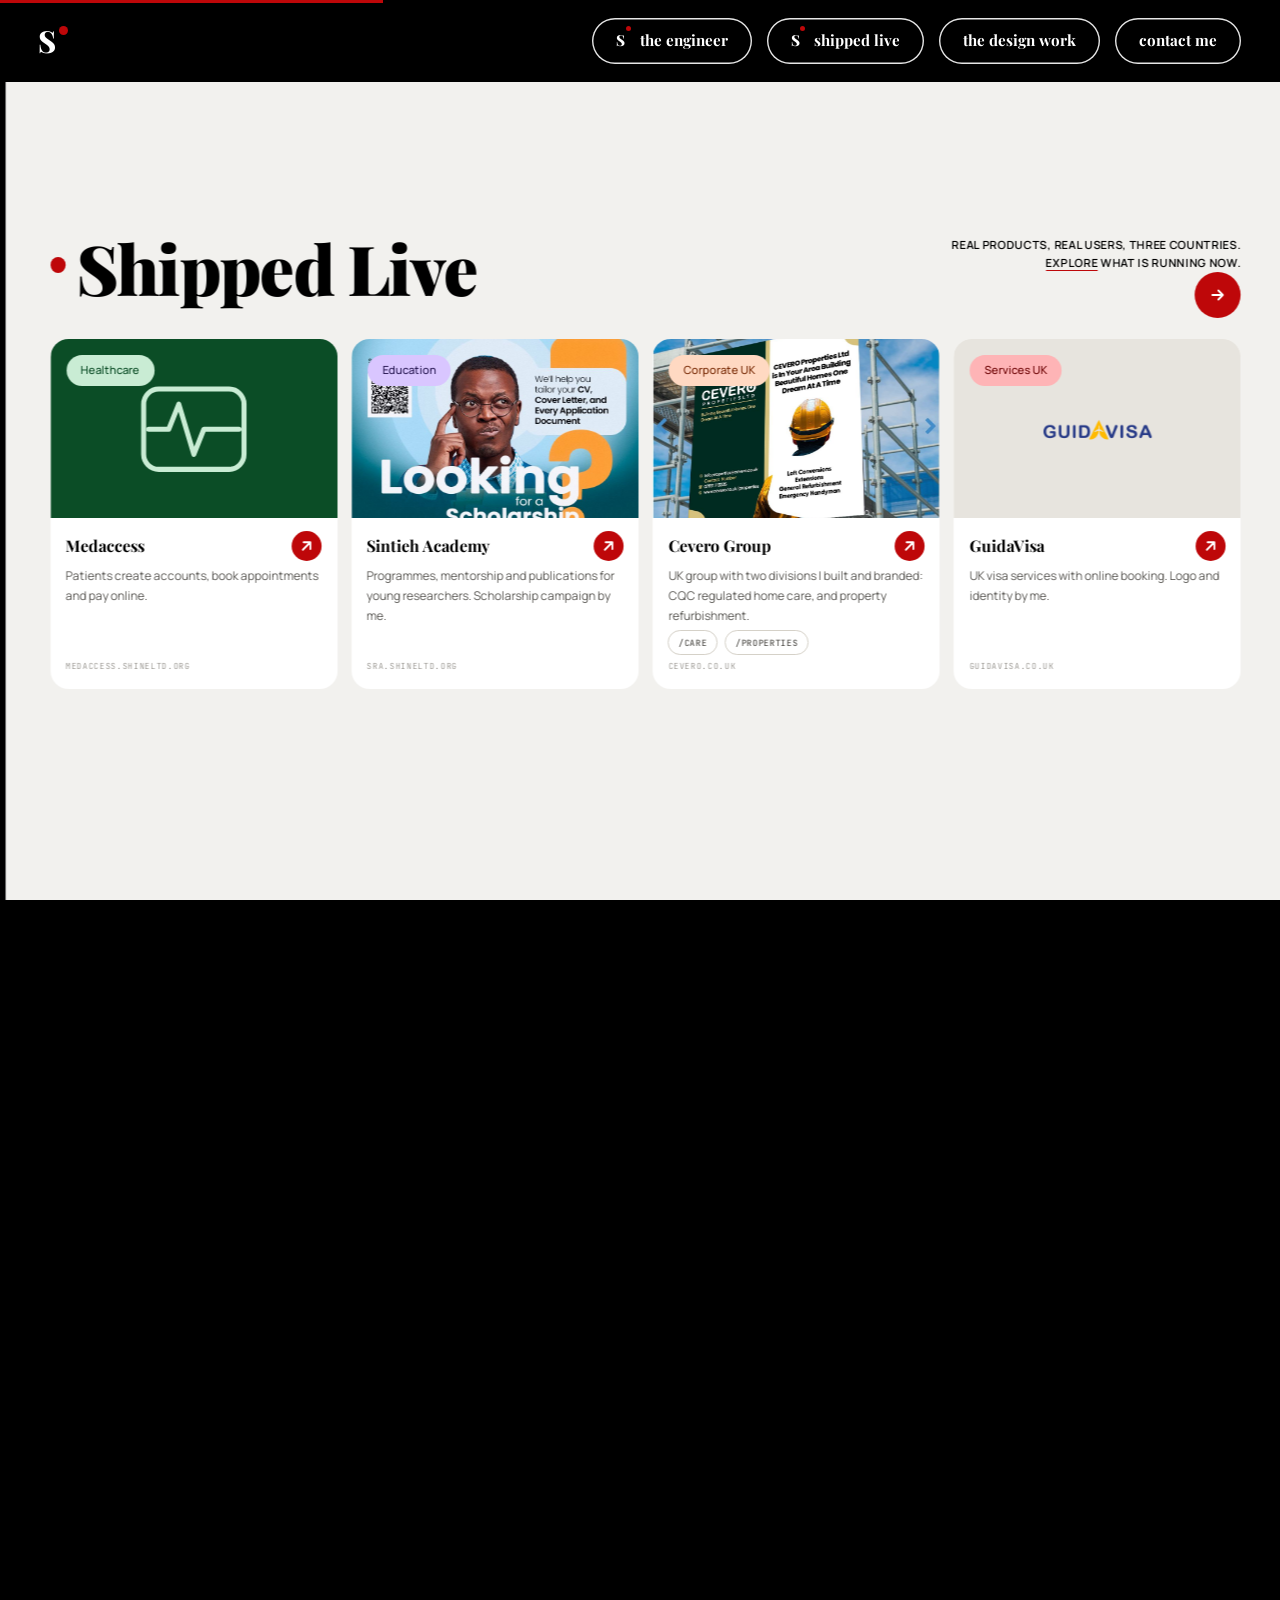
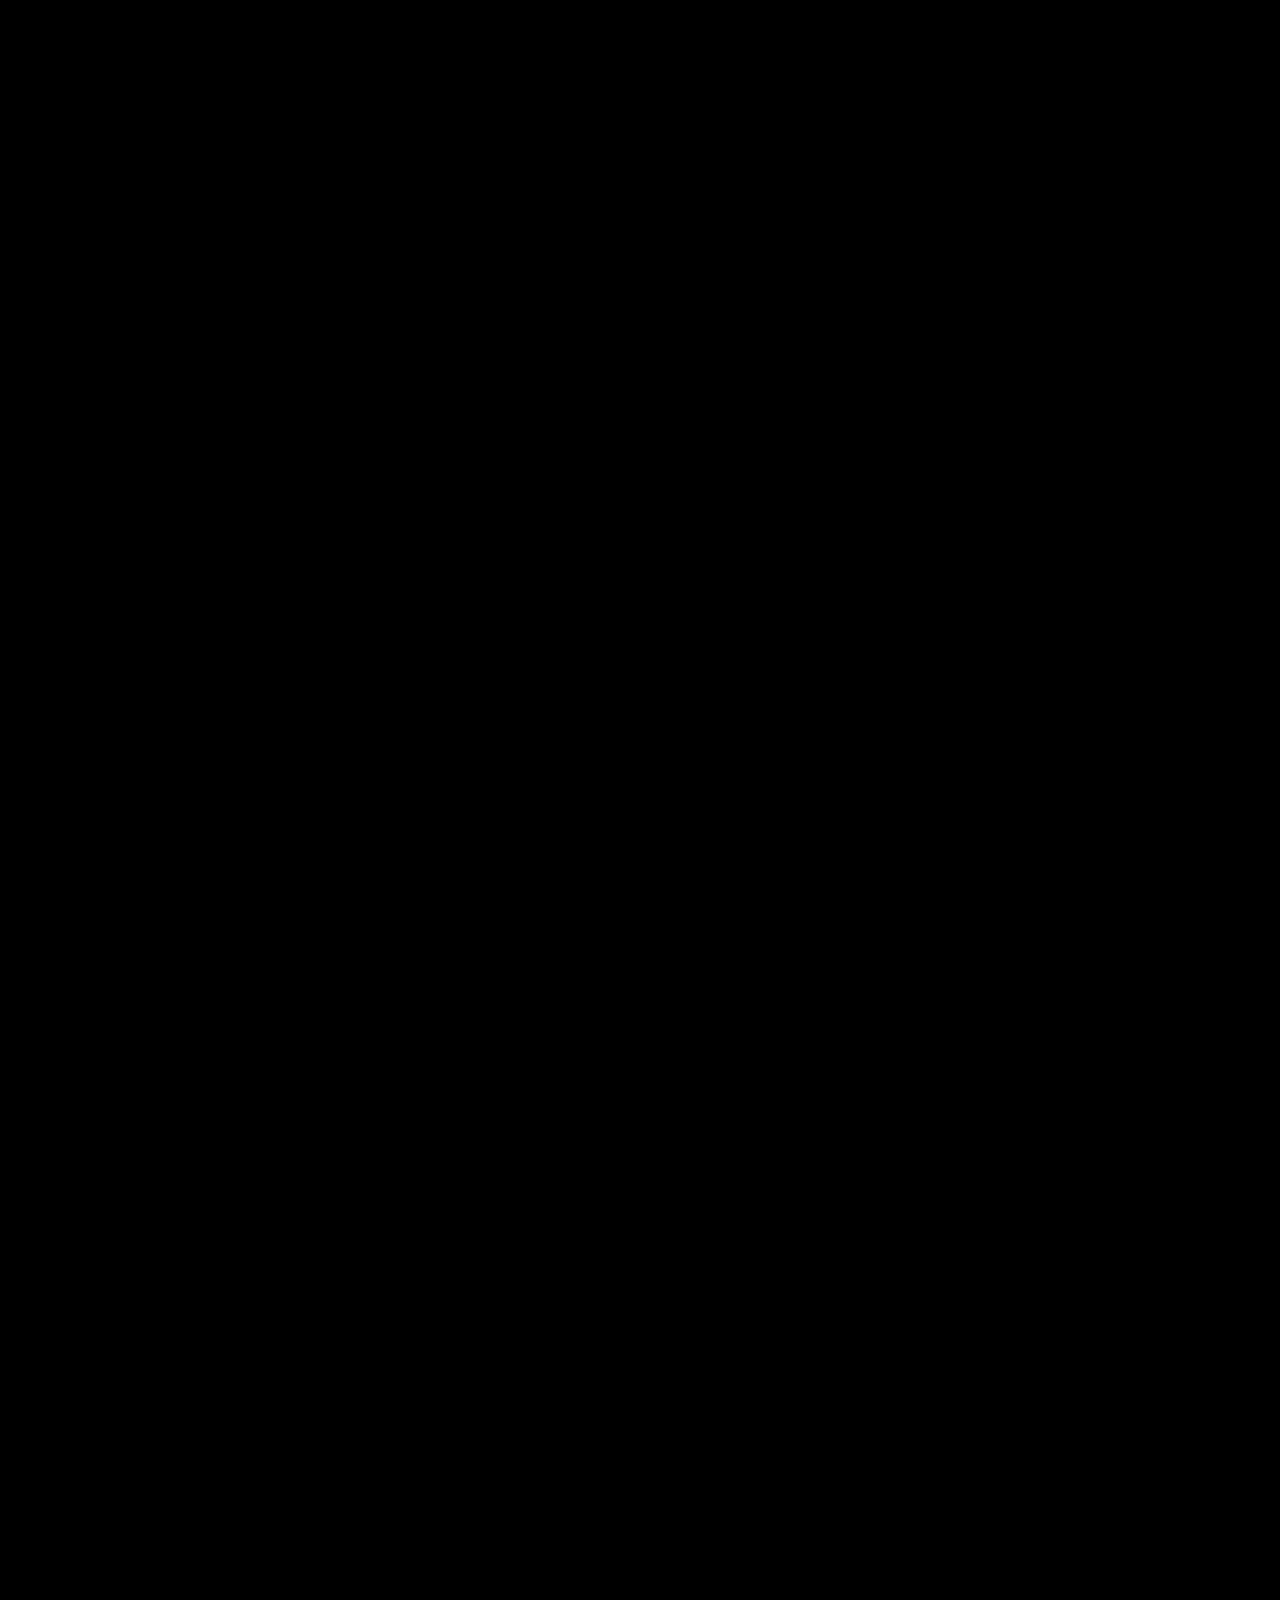
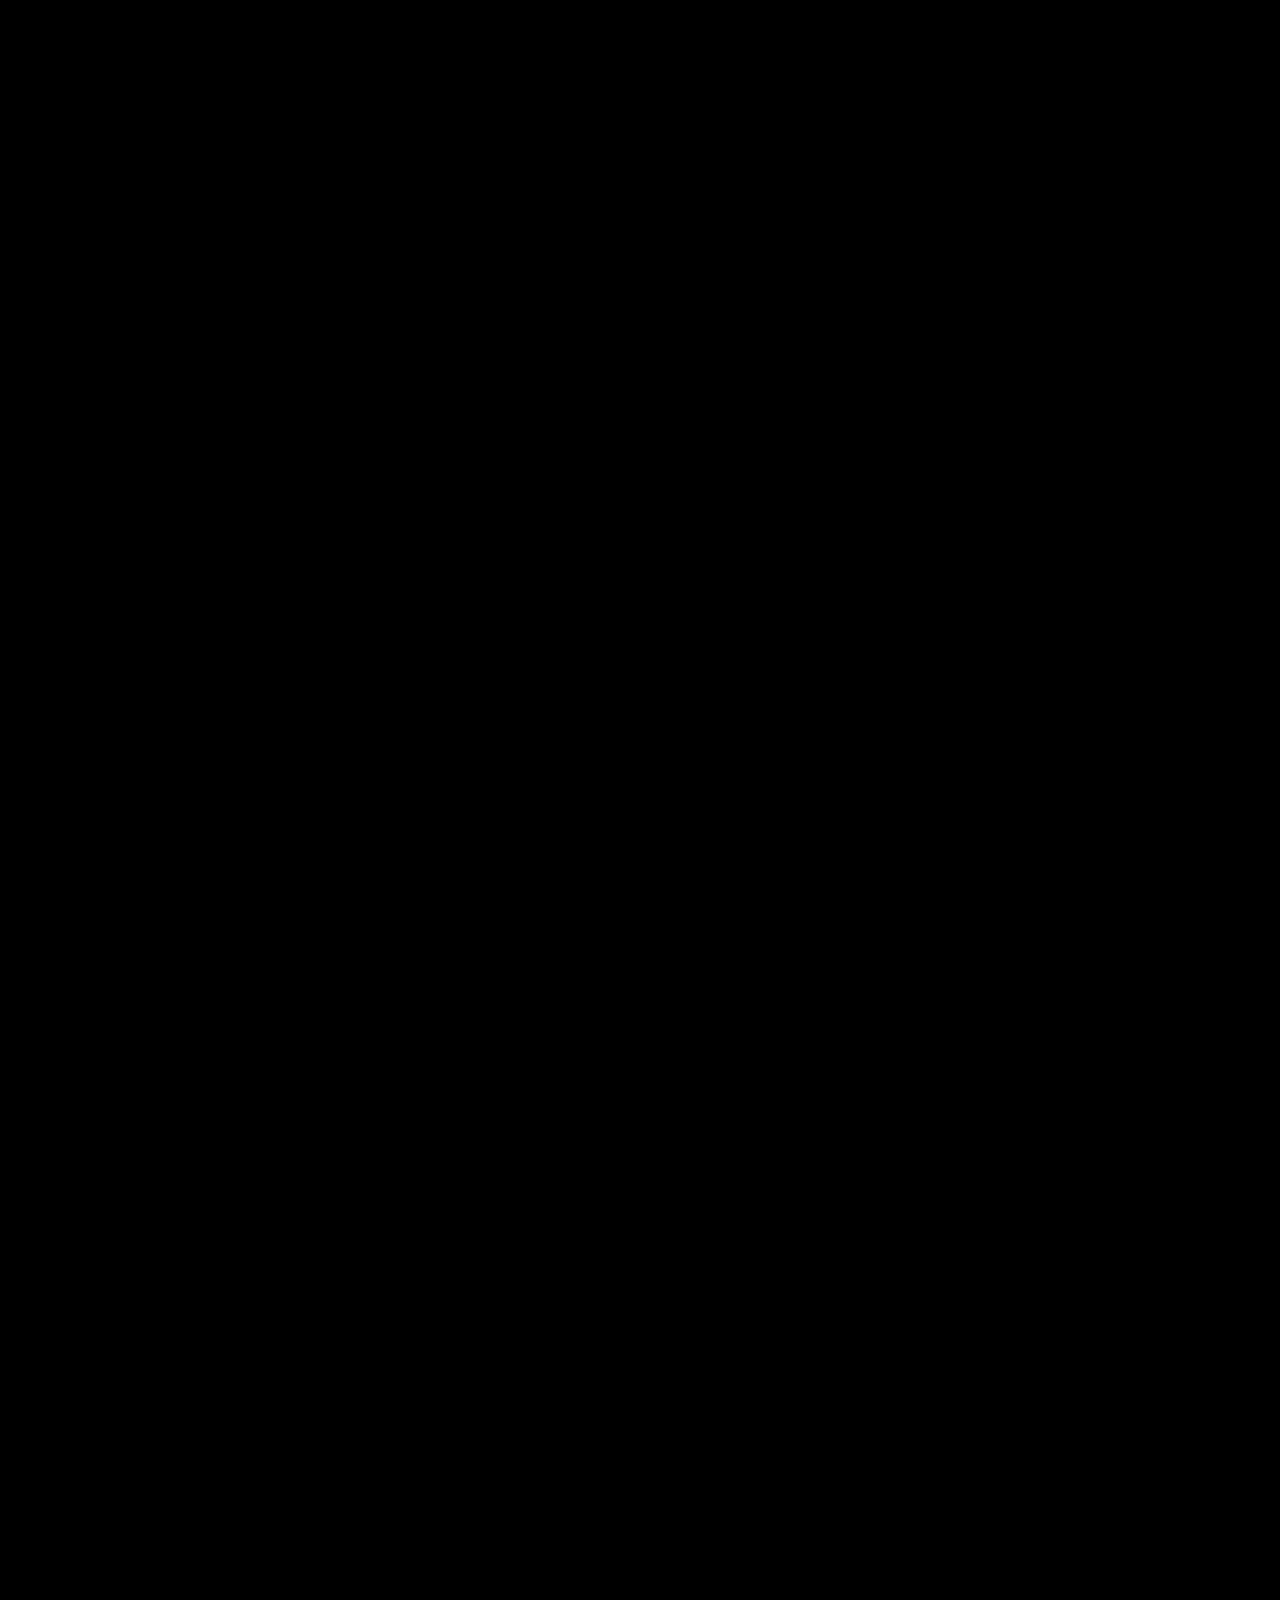
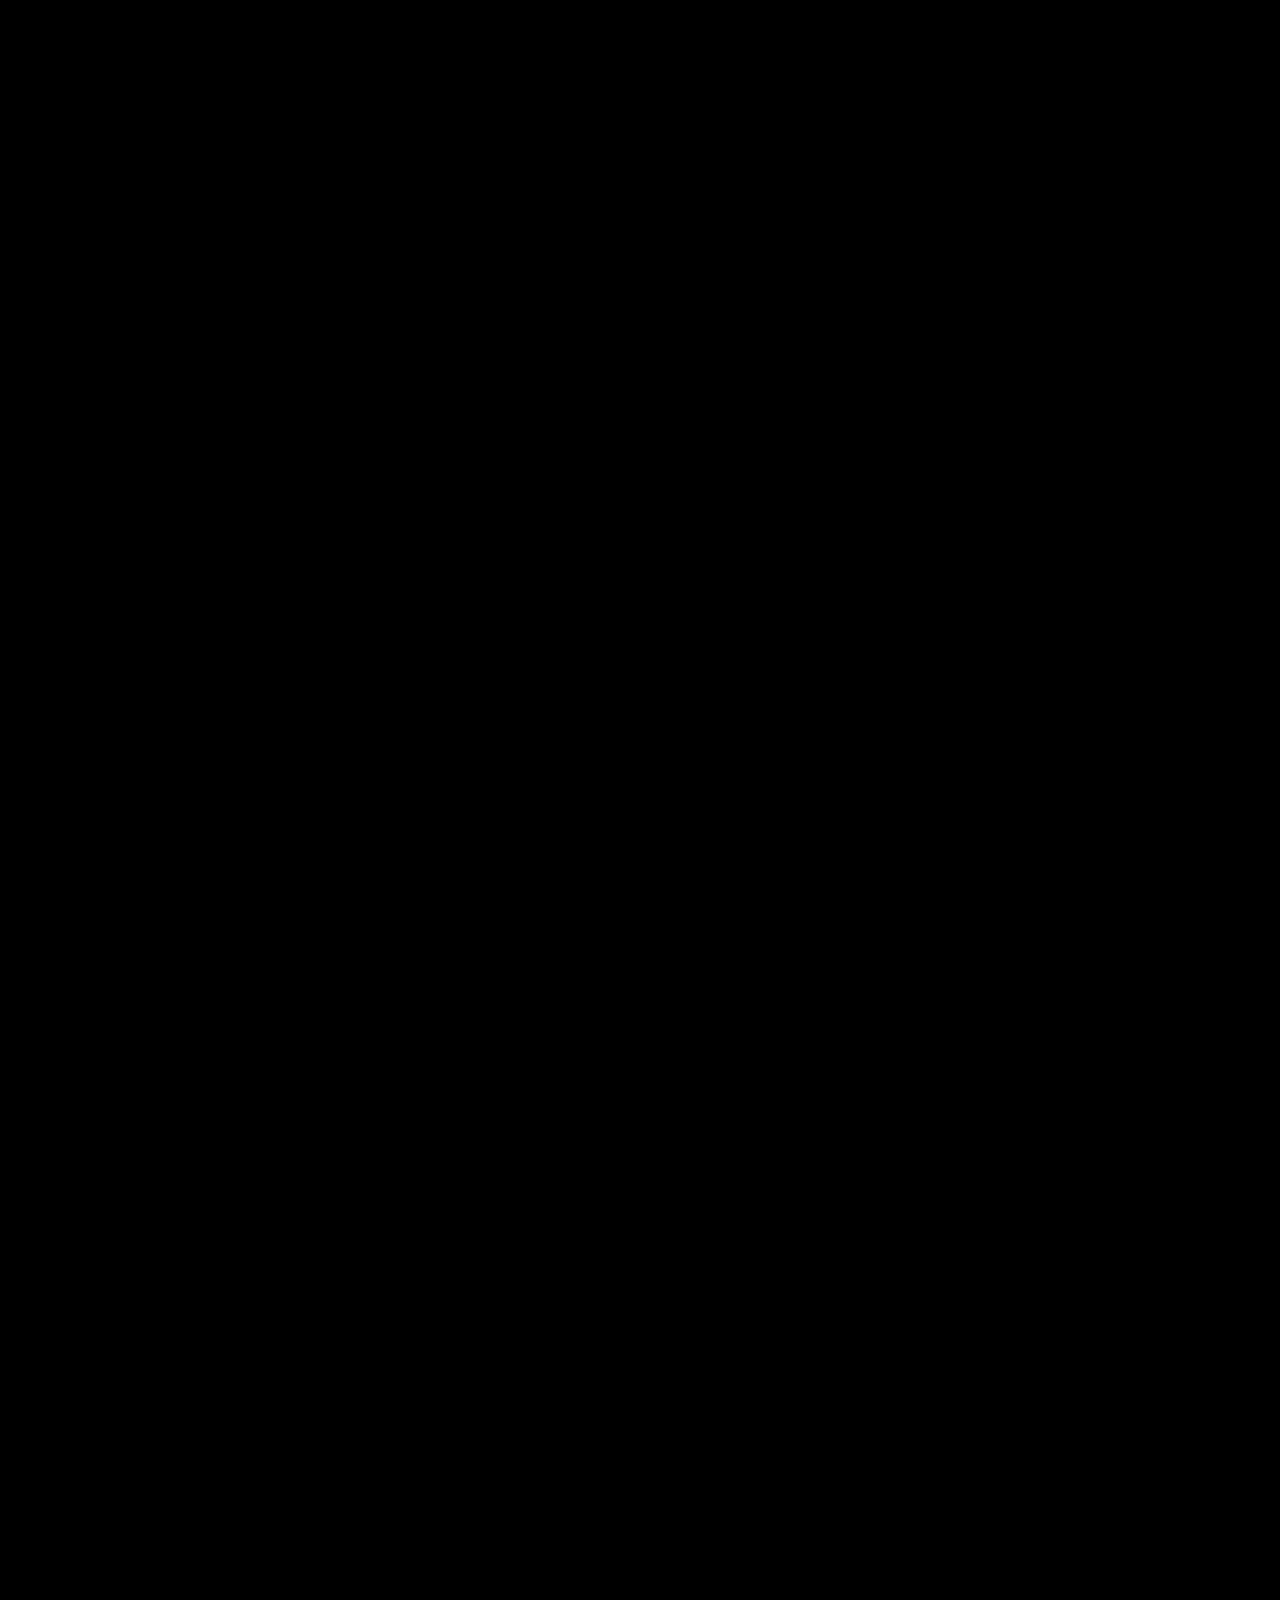
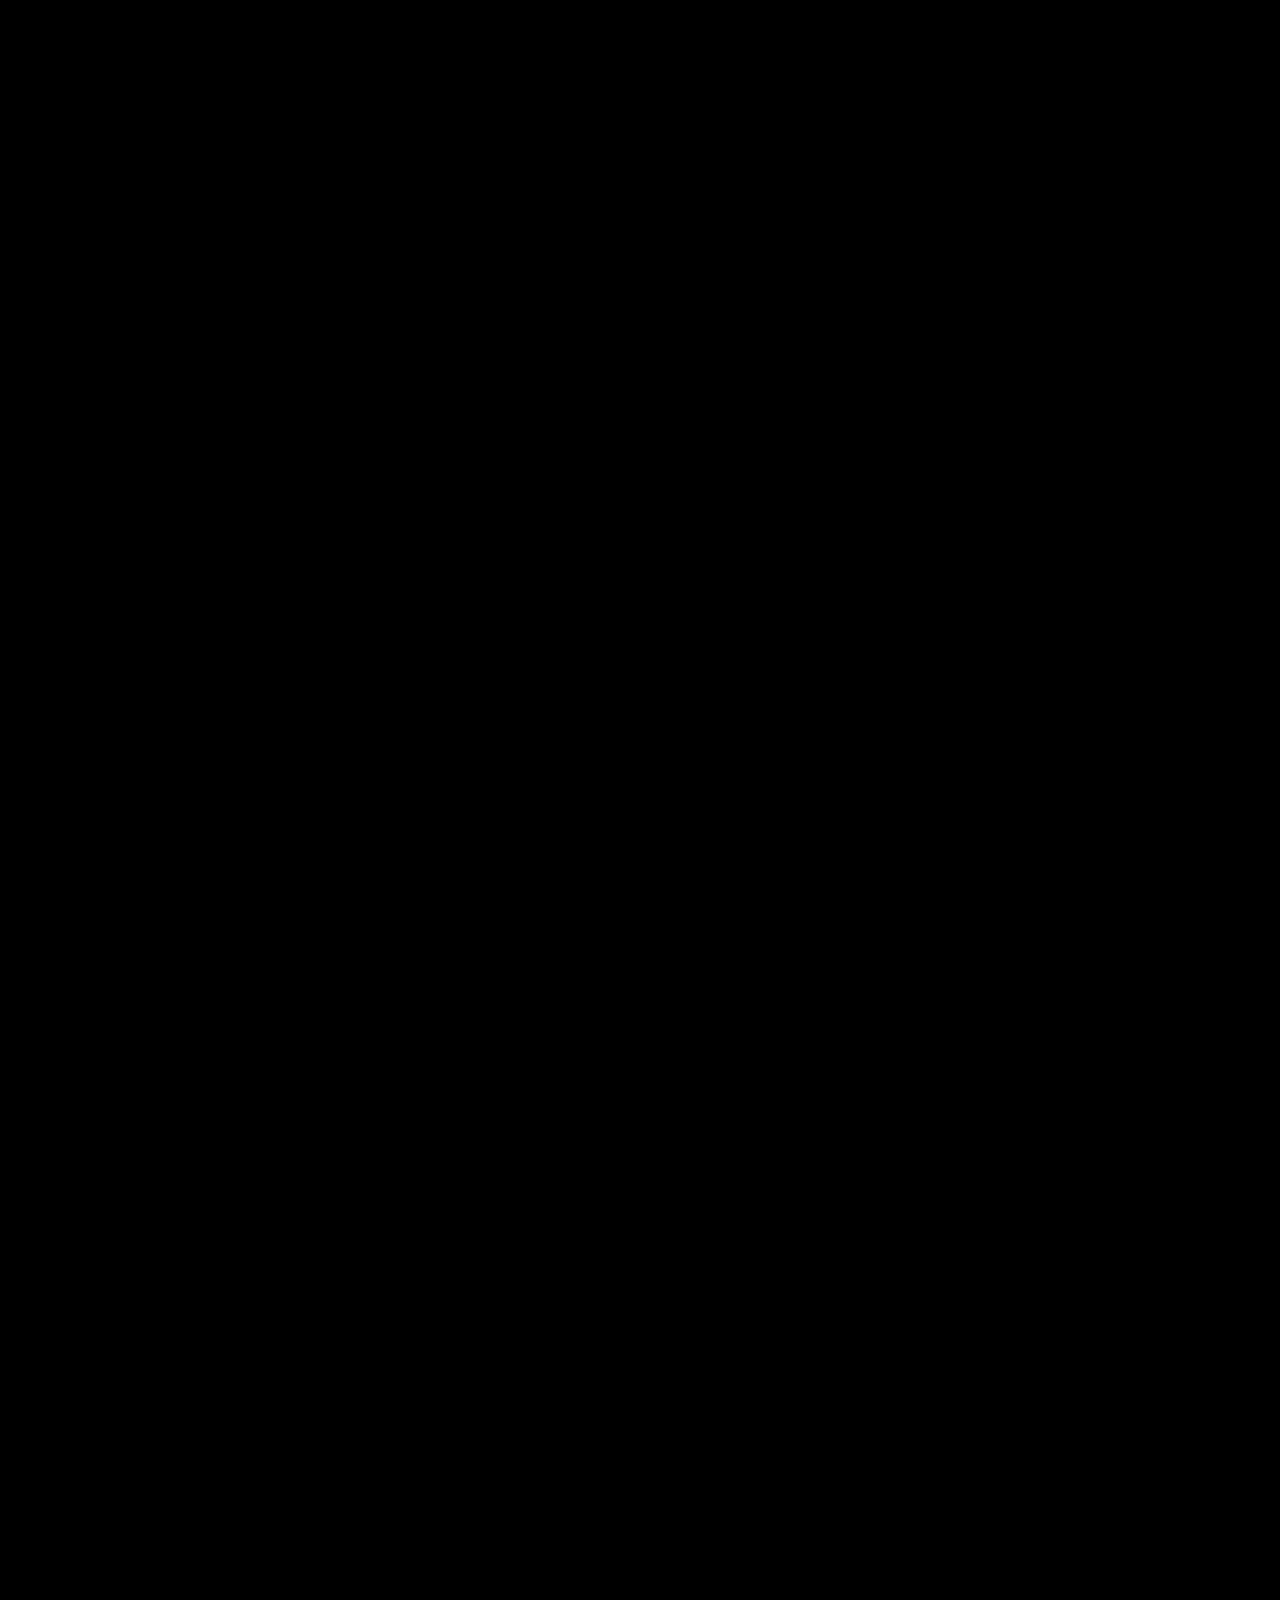
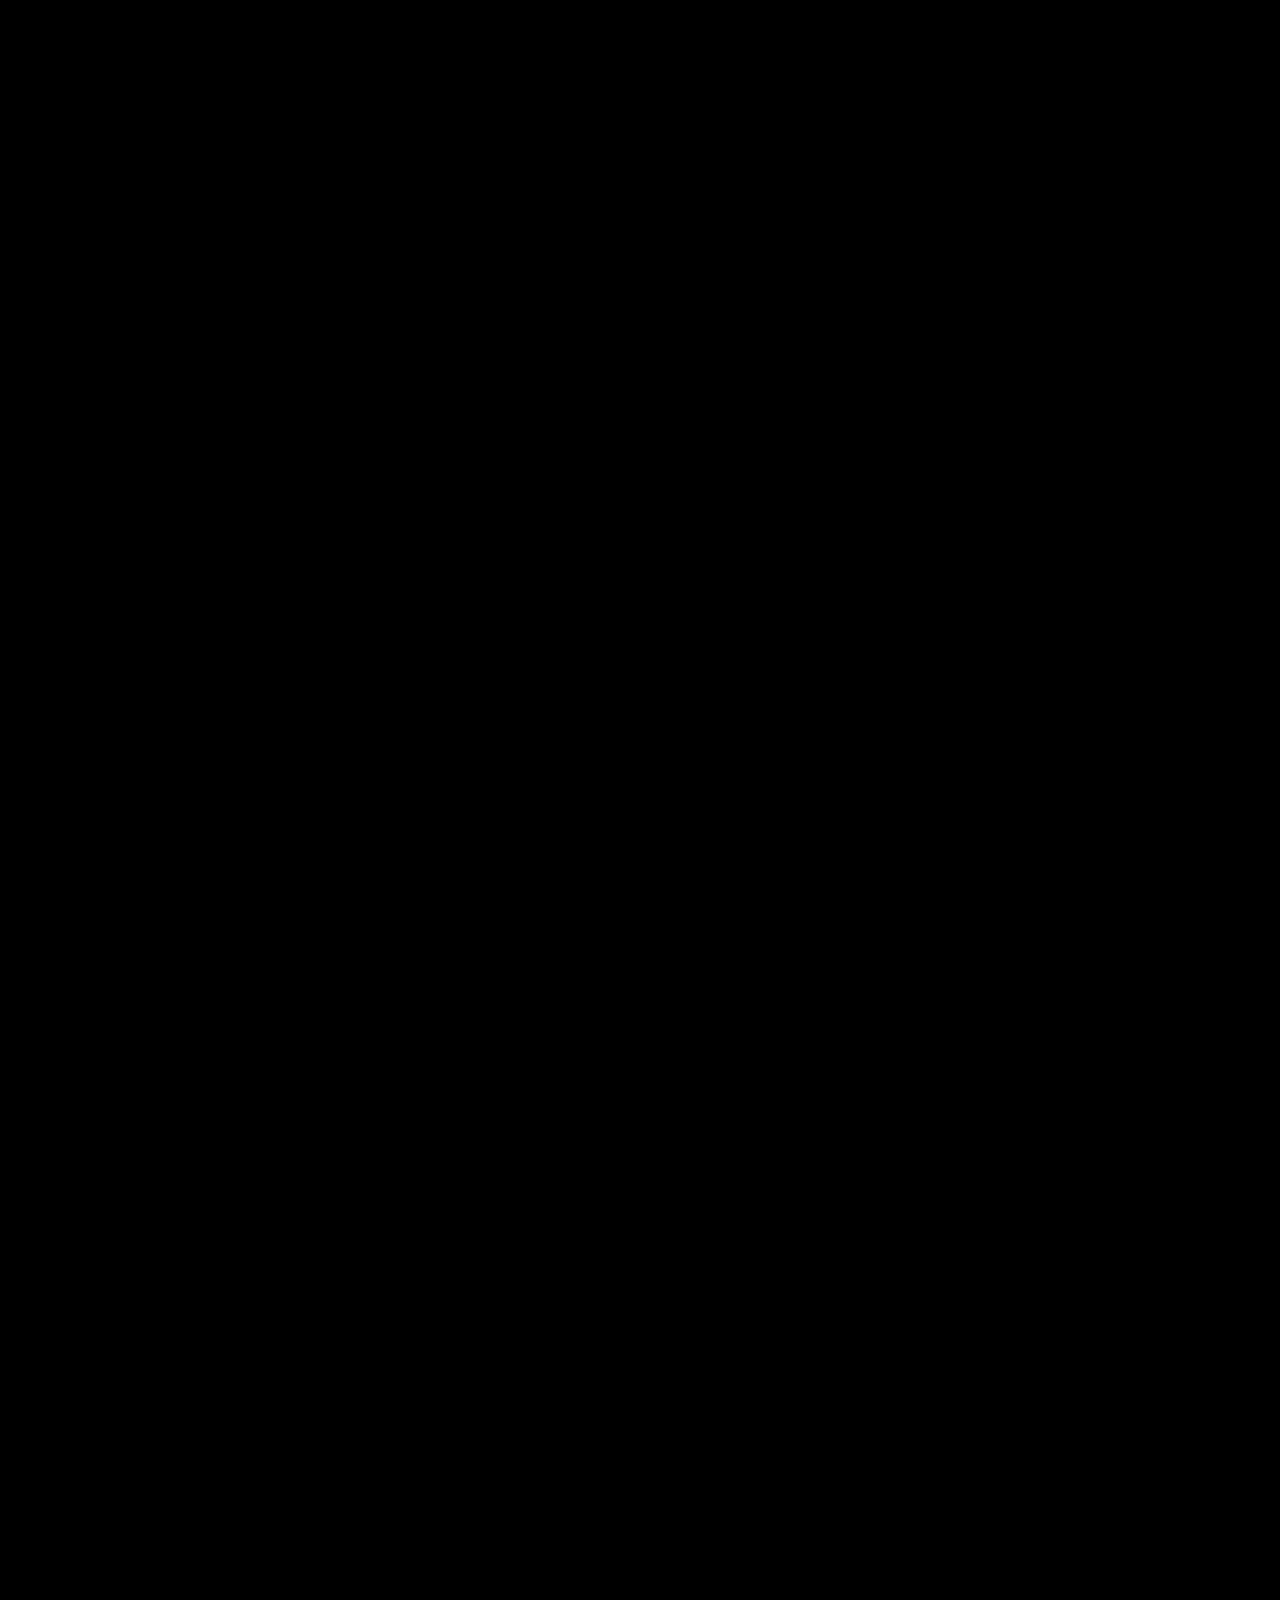
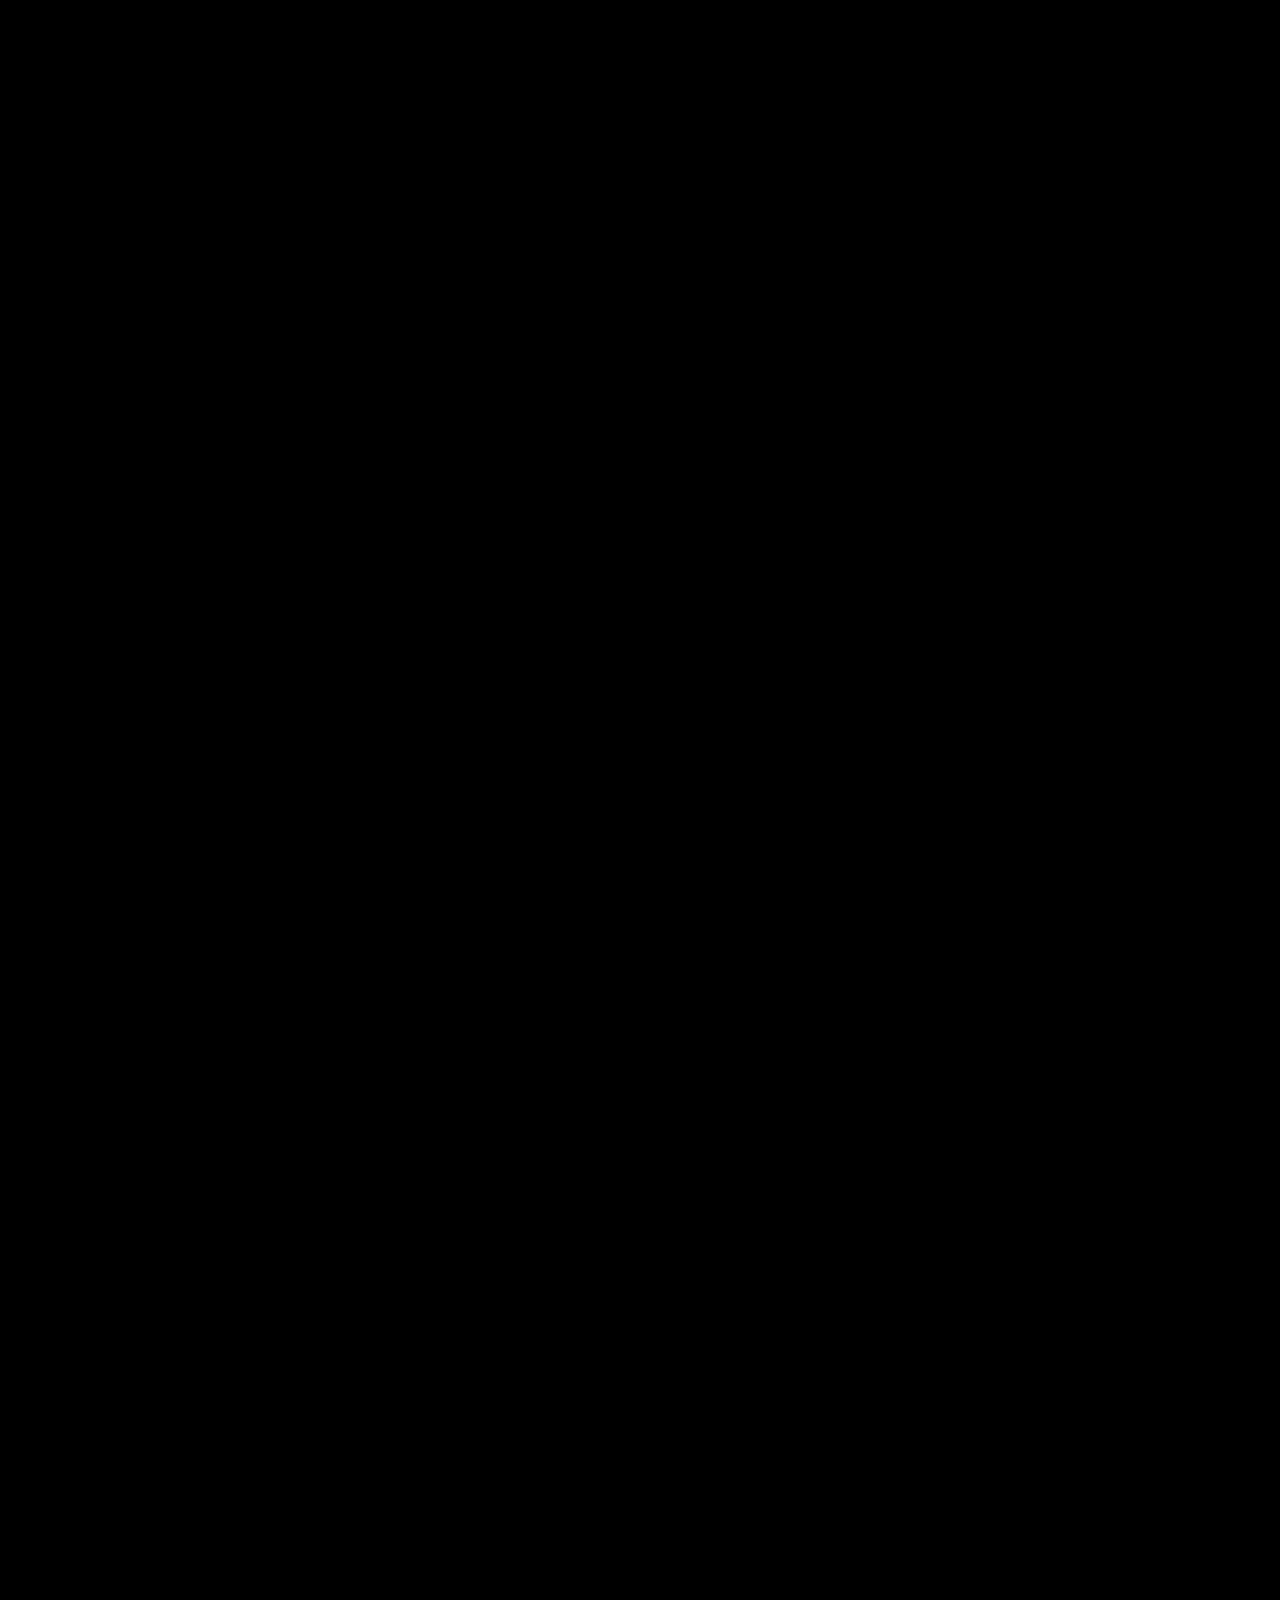
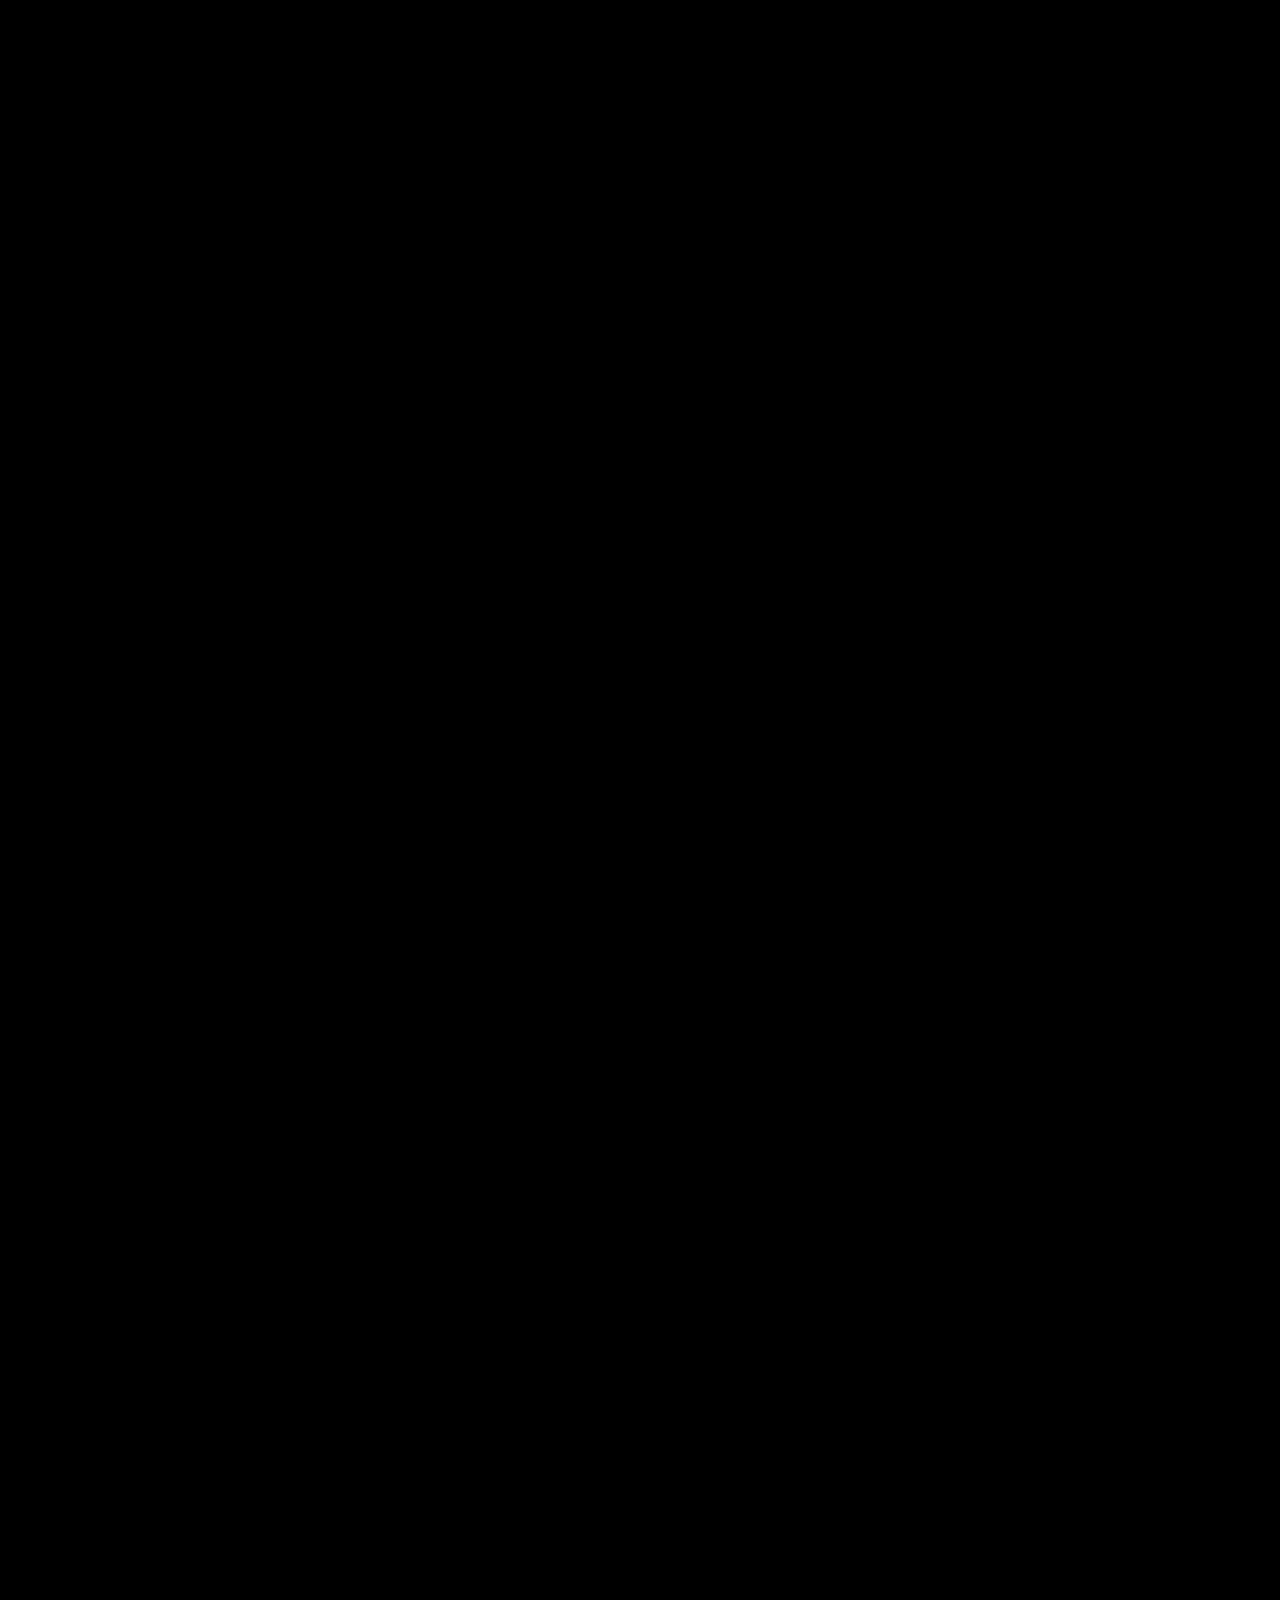
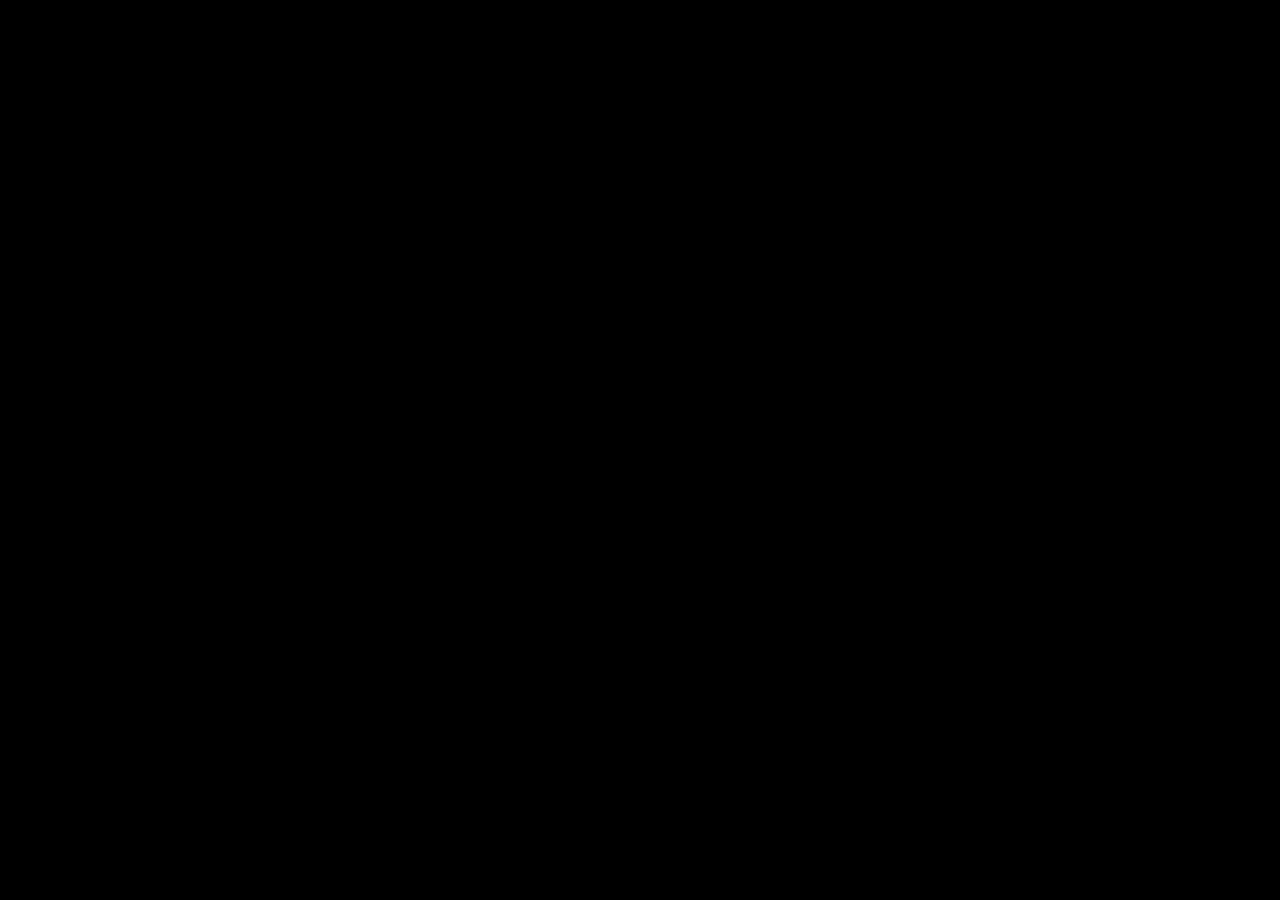
==== index.html @ ff8f34cb "Un-inline images, drop unused assets" ====
<!DOCTYPE html>
<html lang="en">
<head>
<meta charset="UTF-8">
<meta name="viewport" content="width=device-width, initial-scale=1.0, viewport-fit=cover">
<title>Diyoh Shiloh, Build Bold. Design. Ship.</title>

<meta name="description" content="Diyoh Shiloh is a full-stack product developer and brand identity designer from Buea, Cameroon. Medical, financial and SaaS systems, plus seven bold brand worlds.">
<meta name="author" content="Diyoh Shiloh">
<!-- SITE URL: change these 4 lines if you move to another domain -->
<link rel="canonical" href="https://diyoh.github.io/">
<meta name="theme-color" content="#000000">
<meta property="og:type" content="website">
<meta property="og:title" content="Diyoh Shiloh. Build Bold. Design. Ship.">
<meta property="og:description" content="Every decision, every system, every design reflects a commitment to the bold.">
<meta property="og:image" content="https://diyoh.github.io/assets/og-cover.jpg">
<meta property="og:image:width" content="1200">
<meta property="og:image:height" content="630">
<meta property="og:url" content="https://diyoh.github.io/">
<meta name="twitter:image" content="https://diyoh.github.io/assets/og-cover.jpg">
<meta name="twitter:card" content="summary_large_image">
<meta name="twitter:title" content="Diyoh Shiloh. Build Bold. Design. Ship.">
<meta name="twitter:description" content="Every decision, every system, every design reflects a commitment to the bold.">
<script type="application/ld+json">
{"@context":"https://schema.org","@type":"Person","name":"Diyoh Shiloh",
"jobTitle":"Full-Stack Product Developer & Brand Identity Designer",
"address":{"@type":"PostalAddress","addressLocality":"Buea","addressCountry":"CM"},
"alumniOf":{"@type":"CollegeOrUniversity","name":"University of Buea"},
"url":"https://diyoh.github.io/",
"image":"https://diyoh.github.io/assets/og-cover.jpg",
"nationality":{"@type":"Country","name":"Cameroon"},
"email":"mailto:diyohshiloh4@gmail.com",
"telephone":"+237671191887",
"sameAs":["https://github.com/Diyoh","https://www.linkedin.com/in/diyoh-shiloh-896226241","https://www.instagram.com/sg_conceptz"],
"knowsAbout":["Full Stack Development","Healthcare Systems","Payment Systems","SaaS","Laravel","React","Flutter","PostgreSQL","Go","Brand Identity","Graphic Design"]}
</script>

<link rel="preconnect" href="https://fonts.googleapis.com">
<link rel="preconnect" href="https://fonts.gstatic.com" crossorigin>
<link href="https://fonts.googleapis.com/css2?family=Playfair+Display:wght@700;800;900&family=Manrope:wght@400;500;600;700;800&family=JetBrains+Mono:wght@400;500&display=swap" rel="stylesheet">

<style>
/* ============ TOKENS ============ */
:root{
  --black:#000000;
  --off:#f2f1ee;
  --white:#ffffff;
  --gray:#807d7d;
  --red:#be0709;
  --red-2:#ff0a0e;
  --sr:#0e7a3a; --tk:#3b2a86; --hl:#f1592a; --d4:#f0c11a;
  --bl:#2e4530; --ns:#3a1c0c; --ns2:#e8890c;
  --font-d:"Playfair Display",serif;
  --font-b:"Manrope","Poppins",sans-serif;
  --font-m:"JetBrains Mono",monospace;
  --w:1340px; --pill:999px;
  --ease:cubic-bezier(.22,.8,.24,1);
}
*{margin:0;padding:0;box-sizing:border-box}
html{scroll-behavior:smooth;background:var(--black)}
html.no-anim *{animation:none!important;transition:none!important}
body{font-family:var(--font-b);font-weight:300;background:var(--black);color:var(--white);line-height:1.65;font-size:16px;-webkit-font-smoothing:antialiased;overflow-x:hidden}
img{max-width:100%;display:block}
a{color:inherit}
::selection{background:var(--red);color:#fff}
.wrap{max-width:var(--w);margin:0 auto;padding:0 clamp(1.2rem,4vw,2.8rem)}
:focus-visible{outline:3px solid var(--red);outline-offset:3px}
.serif{font-family:var(--font-d);font-weight:800;line-height:1.02;letter-spacing:0}
.mono{font-family:var(--font-m);font-size:.68rem;letter-spacing:.22em;text-transform:uppercase}

/* ============ NAV ============ */
nav{position:fixed;inset:0 0 auto;z-index:100;background:var(--black)}
.nav-in{max-width:1600px;margin:0 auto;padding:1.05rem clamp(1.2rem,3vw,2.4rem);display:flex;align-items:center;justify-content:space-between;gap:1rem}
.logo{font-family:var(--font-d);font-weight:800;font-size:1.9rem;text-decoration:none;line-height:1;position:relative;padding-right:.7rem}
.logo::after{content:"";position:absolute;top:0;right:0;width:9px;height:9px;border-radius:50%;background:var(--red)}
.nl{display:flex;gap:.8rem;list-style:none;align-items:center}
.nl a{
  font-family:var(--font-d);font-weight:700;font-size:.95rem;text-decoration:none;color:var(--white);
  border:1px solid transparent;
  box-shadow:inset 0 0 0 1.4px rgba(255,255,255,.9);
  border-radius:var(--pill);
  padding:.66rem 1.5rem;display:inline-flex;align-items:center;gap:.55rem;
  transition:background .25s,color .25s,box-shadow .25s;
}
.nl a:hover{box-shadow:inset 0 0 0 1.4px var(--white)}
.nl a b{font-family:var(--font-d);font-weight:800;position:relative;padding-right:.35rem}
.nl a b::after{content:"";position:absolute;top:-2px;right:0;width:5px;height:5px;border-radius:50%;background:var(--red)}
.nl a:hover{background:var(--white);color:var(--black)}
.burger{display:none;background:none;border:none;cursor:pointer;padding:.5rem;flex-direction:column;gap:5px}
.burger i{width:26px;height:3px;background:var(--white);display:block;transition:transform .35s var(--ease),opacity .3s}
body.menu-open .burger i:nth-child(1){transform:translateY(8px) rotate(45deg)}
body.menu-open .burger i:nth-child(2){opacity:0}
body.menu-open .burger i:nth-child(3){transform:translateY(-8px) rotate(-45deg)}
@media(max-width:1080px){
  .nl{position:fixed;top:64px;left:0;right:0;background:var(--black);flex-direction:column;align-items:stretch;padding:1rem clamp(1.2rem,4vw,2.8rem) 1.6rem;gap:.6rem;display:none}
  .nl.open{display:flex}
  .nl a{justify-content:center}
  .burger{display:flex}
}

/* ============ HERO ============ */
.hero{background:var(--black);color:var(--white);min-height:100svh;display:flex;flex-direction:column;align-items:center;justify-content:center;padding:6.2rem 1rem 3.4rem;position:relative;overflow:hidden}
.hero-stage{position:relative;width:min(460px,66vw)}
.hero-img{border-radius:50%;overflow:hidden;aspect-ratio:1/1;max-height:58vh;margin:0 auto;background:#111}
.hero-img img{width:100%;height:100%;object-fit:cover;animation:kb 16s ease-in-out infinite alternate}
@keyframes kb{from{transform:scale(1)}to{transform:scale(1.1)}}
.hero-word{
  position:absolute;left:0;top:50%;transform:translate(-46%,-50%);
  font-family:var(--font-d);font-weight:900;line-height:.94;
  font-size:clamp(2.9rem,8.6vw,7.4rem);color:#efece5;
}
.hero-word .l{display:block;overflow:hidden}
.hero-word .l span{display:inline-block;transform:translateY(110%);animation:rise 1s var(--ease) forwards}
.hero-word .l:nth-child(2) span{animation-delay:.14s}
@keyframes rise{to{transform:none}}
@media(max-width:760px){
  .hero-word{transform:translate(-16%,-50%)}
  .hero-mark{transform:translate(28%,-50%)}
}
.hero-mark{
  position:absolute;right:0;top:50%;transform:translate(62%,-50%);
  font-family:var(--font-d);font-weight:800;font-size:clamp(3.4rem,8.5vw,7rem);line-height:1;padding-right:1rem;
}
.hero-mark::after{content:"";position:absolute;top:0;right:0;width:clamp(12px,1.6vw,18px);height:clamp(12px,1.6vw,18px);border-radius:50%;background:var(--red)}
.hero-line{
  margin-top:2rem;text-align:center;max-width:46ch;
  font-family:var(--font-b);font-weight:400;font-size:clamp(1rem,1.9vw,1.25rem);color:#d8d4cb;
}
.hero-line b{color:var(--white);font-weight:600}
.hero-sub{margin-top:1rem;font-family:var(--font-m);font-size:.64rem;font-weight:400;letter-spacing:.26em;text-transform:uppercase;color:var(--gray);line-height:1.5}

/* ============ SCAFFOLD ============ */
.panel{position:relative}
.pad{padding:clamp(5rem,10vw,8.5rem) 0}
.light{background:var(--off);color:var(--black)}
.g-title{font-family:var(--font-d);font-weight:900;font-size:clamp(3.1rem,8vw,6.6rem);line-height:.94;letter-spacing:-.022em}
.g-title .gdot{display:inline-block;width:.22em;height:.22em;border-radius:50%;background:var(--red);vertical-align:super;margin-right:.16em}
.g-aside{max-width:30ch;text-align:right}
.g-aside p{font-weight:600;font-size:.8rem;letter-spacing:.06em;text-transform:uppercase;line-height:1.6}
.g-aside u{text-decoration-color:var(--red);text-underline-offset:3px}
.circle-arrow{display:inline-grid;place-items:center;width:46px;height:46px;border-radius:50%;background:var(--red);color:#fff;transition:transform .3s var(--ease)}
.circle-arrow:hover{transform:translateX(6px)}
.circle-arrow svg{width:18px;height:18px;stroke:currentColor;fill:none;stroke-width:2.4;stroke-linecap:round;stroke-linejoin:round}
.lead{max-width:50ch;color:#3d3b38;font-size:clamp(1rem,1.7vw,1.15rem)}
.stadium{border-radius:var(--pill);overflow:hidden}
.stadium img{width:100%;height:100%;object-fit:cover;transition:transform 1.4s var(--ease)}
.stadium:hover img{transform:scale(1.06)}
.pillbtn{
  display:inline-flex;align-items:center;gap:1rem;text-decoration:none;
  border:1.5px solid var(--black);border-radius:var(--pill);
  padding:.5rem .55rem .5rem 1.6rem;font-weight:600;font-size:1rem;color:var(--black);
  transition:background .25s,color .25s;
}
.pillbtn .circle-arrow{width:42px;height:42px}
.pillbtn:hover{background:var(--black);color:var(--white)}

/* ============ ENGINEER (restructured) ============ */
.eng-grid{display:grid;grid-template-columns:1.05fr .95fr;gap:clamp(2.4rem,6vw,5rem);align-items:center}
.eng-left .g-title{margin-bottom:1.8rem}
.eng-left .lead{margin-bottom:2rem}
.cred{font-family:var(--font-m);font-size:.7rem;letter-spacing:.18em;text-transform:uppercase;color:#77746f;line-height:2}
.cred-card{margin-top:2rem;border-left:3px solid var(--red);padding:.1rem 0 .1rem clamp(1rem,1.6vw,1.4rem)}
.cred-k{display:block;font-family:var(--font-m);font-size:.63rem;letter-spacing:.18em;text-transform:uppercase;color:var(--red);margin-bottom:.55rem}
.cred-deg{font-family:var(--font-d);font-weight:900;letter-spacing:-.018em;line-height:1.04;font-size:clamp(1.55rem,3.2vw,2.5rem)}
.cred-meta{color:#5a5854;font-size:.96rem;margin-top:.5rem}
.cred-meta b{color:var(--black);font-weight:700}
html.hs .cred-card{margin-top:1.3rem}
html.hs .cred-deg{font-size:clamp(1.2rem,2.4vw,1.85rem)}
html.hs .cred-meta{font-size:.84rem}
@media(max-width:760px){.cred-card{margin-top:1.6rem}.cred-deg{font-size:clamp(1.45rem,6.4vw,2.1rem)}}
.eng-right{display:flex;flex-direction:column;gap:1.4rem}
.eng-right .g-aside{align-self:flex-end;display:flex;flex-direction:column;align-items:flex-end;gap:.8rem}
.eng-right .stadium{aspect-ratio:16/10;max-height:46vh}
.eng-right .pillbtn{align-self:flex-end}
@media(max-width:900px){.eng-grid{grid-template-columns:1fr}.eng-right .g-aside{align-self:flex-start;align-items:flex-start;text-align:left}}

/* ============ SYSTEMS (black, loud) ============ */
.systems{background:var(--black);color:var(--white)}
.systems .g-title{font-size:clamp(3.3rem,8.6vw,7.2rem);font-weight:900}
.systems .g-title em{font-style:normal;color:var(--red-2)}
.sys-sub{color:#b9b5ac;max-width:52ch;margin-top:1.4rem;font-size:1.05rem}
.sys-grid{display:grid;grid-template-columns:repeat(3,1fr);gap:1rem;margin-top:clamp(2.4rem,5vw,3.6rem)}
.sys{
  background:#0f0f0f;border-radius:22px;padding:clamp(1.5rem,3vw,2.2rem);
  display:flex;flex-direction:column;gap:1rem;transition:background .3s,transform .3s var(--ease);
}
.sys:hover{background:#161616;transform:translateY(-6px)}
.sys.feat{background:var(--red)}
.sys.feat:hover{background:var(--red-2)}
.sys svg{width:64px;height:64px;stroke:var(--red-2);fill:none;stroke-width:1.7;stroke-linecap:round;stroke-linejoin:round}
.sys.feat svg{stroke:#fff}
.sys h3{font-family:var(--font-d);font-weight:800;font-size:clamp(1.4rem,2.6vw,1.9rem);line-height:1.05}
.sys p{color:#b9b5ac;font-size:.92rem;flex:1}
.sys.feat p{color:#ffd9d9}
.sys code{font-family:var(--font-m);font-size:.68rem;letter-spacing:.06em;color:var(--red-2)}
.sys.feat code{color:#fff}
@media(max-width:1000px){.sys-grid{grid-template-columns:repeat(2,1fr)}}
@media(max-width:600px){.sys-grid{grid-template-columns:1fr}}

/* ============ SHIPPED ============ */
.g-head{display:flex;justify-content:space-between;align-items:flex-start;gap:2rem;flex-wrap:wrap;margin-bottom:clamp(2.2rem,5vw,3.2rem)}
.ship-grid{display:grid;grid-template-columns:repeat(4,1fr);gap:1.2rem}
.ship{background:var(--white);border-radius:24px;overflow:hidden;text-decoration:none;display:flex;flex-direction:column;transition:transform .35s var(--ease)}
.ship:hover{transform:translateY(-8px)}
.ship-img{aspect-ratio:4/3.6;position:relative;overflow:hidden;background:#e7e4de}
.ship-img img{width:100%;height:100%;object-fit:cover;transition:transform .8s var(--ease)}
.ship-img img.fit{object-fit:contain;padding:1.4rem}
.ship:hover .ship-img img{transform:scale(1.06)}
.ship .tag{position:absolute;top:1rem;left:1rem;z-index:2;font-weight:500;font-size:.7rem;background:#c9ecd4;color:#0b4d26;border-radius:var(--pill);padding:.38rem .9rem}
.ship .tag.t2{background:#d9c6ff;color:#2a1a55}
.ship .tag.t3{background:#ffd9c2;color:#7a2c07}
.ship .tag.t4{background:#feb4b6;color:#6e0405}
.ship-body{padding:1.05rem 1.2rem 1.25rem;color:var(--black);flex:1;display:flex;flex-direction:column;gap:.45rem}
.ship-body h3{font-family:var(--font-d);font-weight:800;font-size:1.2rem;line-height:1.15;display:flex;justify-content:space-between;align-items:center;gap:.6rem}
.ship-body h3 .circle-arrow{width:36px;height:36px;flex:none}
.ship-body p{color:#5a5854;font-size:.86rem;flex:1}
.ship-body .mini{font-family:var(--font-m);font-size:.58rem;letter-spacing:.08em;color:#96938d;text-transform:uppercase}
@media(max-width:1020px){.ship-grid{grid-template-columns:repeat(2,1fr)}}
@media(max-width:560px){.ship-grid{grid-template-columns:1fr}}

/* ============ SUB LINKS ============ */
.subs{display:flex;gap:.45rem;flex-wrap:wrap}
.subs a{font-family:var(--font-m);font-size:.6rem;letter-spacing:.08em;text-transform:uppercase;border:1px solid #d5d1c8;border-radius:var(--pill);padding:.34rem .75rem;text-decoration:none;color:#5a5854;transition:all .25s}
.subs a:hover{background:var(--red);border-color:var(--red);color:#fff}
html.hs .subs a{font-size:.54rem;padding:.28rem .6rem}

/* ============ PERSONALITY ============ */
.pers-grid{display:grid;grid-template-columns:1fr 1fr;gap:clamp(2rem,6vw,5rem);align-items:center}
.pers-grid .stadium{aspect-ratio:16/11}
/* weight scale mirroring gdrinkme.com: body 400, interface 500, bold 700 */
b,strong{font-weight:700}
.lead,.g-aside,.pers-note,.sys-sub,p{font-weight:400}
.f-col a,.subs a,.w-tags span,.tag{font-weight:500}
.reach a,.ship-body h3,.fh{font-weight:700}
.trait-cloud{display:flex;flex-wrap:wrap;gap:.9rem;max-width:540px}
.trait{font-weight:400;font-size:clamp(1rem,1.7vw,1.2rem);border:1.5px solid var(--black);border-radius:var(--pill);padding:.85rem 1.8rem;color:var(--black);transition:background .45s,color .45s,border-color .45s,transform .45s var(--ease);cursor:default}
.trait.on{color:#fff;border-color:transparent;transform:scale(1.05)}
.trait.on.c1{background:var(--red)}.trait.on.c2{background:var(--sr)}
.trait.on.c3{background:var(--tk)}.trait.on.c4{background:var(--d4);color:var(--black)}
.pers-note{color:#3d3b38;max-width:46ch;margin-top:2rem}
.off-clock{margin-top:1.5rem;color:#5a5854;font-size:.95rem;display:flex;align-items:baseline;gap:.75rem;flex-wrap:wrap}
.off-clock span{font-family:var(--font-m);font-size:.6rem;letter-spacing:.16em;text-transform:uppercase;color:var(--red)}
html.hs .off-clock{margin-top:1rem;font-size:.84rem}
@media(max-width:900px){.pers-grid{grid-template-columns:1fr}}


/* ============ ACCORDION (leadership) ============ */
.acc{border-top:1px solid rgba(0,0,0,.16)}
.acc-item{border-bottom:1px solid rgba(0,0,0,.16);transition:border-color .35s}
.acc-row{width:100%;background:none;border:none;cursor:pointer;text-align:left;color:inherit;
  display:grid;grid-template-columns:auto 1fr auto auto;align-items:center;gap:clamp(.9rem,2.4vw,2rem);
  padding:clamp(1.5rem,3.1vw,2.4rem) 0;transition:padding .35s var(--ease)}
.acc-row .n{font-family:var(--font-m);font-size:.76rem;letter-spacing:.1em;color:var(--red)}
.acc-t{font-family:var(--font-d);font-weight:800;letter-spacing:-.015em;line-height:1.08;
  font-size:clamp(1.45rem,3.4vw,2.9rem);text-transform:uppercase}
.acc-code{font-family:var(--font-m);font-size:.68rem;letter-spacing:.14em;color:#8a8783;text-transform:uppercase}
.acc-ic{position:relative;width:24px;height:24px}
.acc-ic::before,.acc-ic::after{content:"";position:absolute;left:50%;top:50%;background:currentColor;
  transition:transform .45s var(--ease),opacity .3s}
.acc-ic::before{width:19px;height:2px;transform:translate(-50%,-50%)}
.acc-ic::after{width:2px;height:19px;transform:translate(-50%,-50%)}
.acc-p{display:grid;grid-template-rows:0fr;transition:grid-template-rows .55s var(--ease)}
.acc-p>div{overflow:hidden}
.acc-in{display:grid;grid-template-columns:1fr auto;gap:clamp(1rem,3vw,3rem);align-items:start;
  padding:0 0 clamp(1.7rem,3.2vw,2.5rem)}
.acc-in p{color:#5a5854;font-size:1.02rem;line-height:1.6;max-width:52ch}
.acc-tags{display:flex;flex-wrap:wrap;gap:.5rem;justify-content:flex-end}
.acc-tags span{font-family:var(--font-m);font-size:.58rem;letter-spacing:.1em;text-transform:uppercase;
  border:1px solid transparent;box-shadow:inset 0 0 0 1.3px rgba(0,0,0,.22);border-radius:var(--pill);
  padding:.42rem .85rem;color:#5a5854}
.acc-row[aria-expanded="true"] .acc-ic::after{transform:translate(-50%,-50%) rotate(90deg);opacity:0}
.acc-row[aria-expanded="true"] + .acc-p{grid-template-rows:1fr}
.acc-row[aria-expanded="true"] .acc-t{color:var(--red)}
.acc-item:has(.acc-row[aria-expanded="true"]){border-color:var(--red)}
.acc-row:hover .acc-t{color:var(--red)}
.acc-row:focus-visible{outline:2px solid var(--red);outline-offset:3px}
html.hs .acc-row{padding:clamp(1rem,2.1vh,1.7rem) 0}
html.hs .acc-t{font-size:clamp(1.2rem,2.4vw,2.05rem)}
html.hs .acc-in p{font-size:.9rem;line-height:1.55}
html.hs .acc-in{padding-bottom:1.3rem}
@media(max-width:760px){
  .acc-row{grid-template-columns:auto 1fr auto;gap:.8rem;padding:1.35rem 0}
  .acc-code{display:none}
  .acc-t{font-size:clamp(1.2rem,5.6vw,1.85rem)}
  .acc-in{grid-template-columns:1fr;gap:.9rem}
  .acc-tags{justify-content:flex-start}
}
@media(prefers-reduced-motion:reduce){.acc-p{transition:none}}

/* ============ LEADERSHIP ============ */
.led-grid{display:grid;grid-template-columns:.85fr 1.15fr;gap:clamp(2.4rem,6vw,5rem);align-items:center}
.led-grid .stadium{aspect-ratio:4/5;max-height:64vh}
.led-row{display:grid;grid-template-columns:auto 1fr;gap:1.2rem;align-items:baseline;padding:1.15rem 0}
.led-row .n{font-family:var(--font-m);font-size:.7rem;color:var(--red);letter-spacing:.1em}
.led-row h3{font-family:var(--font-d);font-weight:800;font-size:clamp(1.15rem,2.2vw,1.5rem);line-height:1.15}
.led-row p{color:#5a5854;font-size:.92rem;margin-top:.25rem;max-width:52ch}
@media(max-width:900px){.led-grid{grid-template-columns:1fr}}
html.hs .led-grid .stadium{max-height:56vh}
html.hs .led-row{padding:.7rem 0}

/* ============ DESIGN WORK ============ */
.product-head{background:var(--black);color:var(--white);padding:clamp(4rem,7vw,5.5rem) 0 clamp(2.2rem,4vw,3.2rem)}
.product-head .g-title{color:var(--white)}
.product-head .g-aside{color:var(--white)}
.flavor-cols{display:grid;grid-template-columns:repeat(4,1fr);flex:1}
.flavor-cols.three{grid-template-columns:repeat(3,1fr)}
.fcol{position:relative;min-height:clamp(340px,52vh,520px);display:flex;flex-direction:column;justify-content:flex-end;cursor:pointer;overflow:hidden;border:none;text-align:left;font:inherit;color:#fff;padding:0}
.fcol img{position:absolute;inset:0;width:100%;height:100%;object-fit:cover;transition:transform .8s var(--ease)}
.fcol:hover img{transform:scale(1.07)}
.fcol::after{content:"";position:absolute;left:0;right:0;bottom:0;height:68%;z-index:1;pointer-events:none;
  background:linear-gradient(to top,rgba(0,0,0,.88) 0%,rgba(0,0,0,.55) 38%,rgba(0,0,0,0) 100%)}
.fc-name{color:#fff!important;text-shadow:0 1px 14px rgba(0,0,0,.5)}
.fc-name .fc-ic{background:rgba(255,255,255,.26);color:#fff}
.fc-name{position:relative;z-index:2;font-family:var(--font-d);font-weight:800;font-size:clamp(1.1rem,2vw,1.6rem);padding:1rem 1.2rem;display:flex;justify-content:space-between;align-items:center;gap:.6rem;width:100%}
.fc-ic{width:32px;height:32px;border-radius:50%;background:rgba(255,255,255,.22);display:grid;place-items:center;font-size:.95rem;flex:none}
.fc-saferide{background:var(--sr)}.fc-take{background:var(--tk)}.fc-harald{background:var(--hl)}
.fc-d4{background:var(--d4);color:#141005}.fc-d4 .fc-ic{background:rgba(0,0,0,.14)}
.fc-dce{background:var(--red)}.fc-bl{background:var(--bl)}.fc-ns{background:var(--ns)}
@media(max-width:1000px){.flavor-cols,.flavor-cols.three{grid-template-columns:repeat(2,1fr)}}
@media(max-width:560px){.flavor-cols,.flavor-cols.three{grid-template-columns:1fr}.fcol{min-height:280px}}

/* ============ STAGE ============ */
.stage-outer{position:relative;overflow:hidden}
.stage-track{display:flex;transition:transform .85s var(--ease);will-change:transform}
.world{flex:0 0 100%;min-height:100svh;position:relative;overflow:hidden;display:flex;align-items:center;justify-content:center;color:#fff}
.w-saferide{background:var(--sr)}.w-take{background:var(--tk)}.w-harald{background:var(--hl)}
.w-d4{background:var(--d4);color:#141005}
.w-dce{background:var(--red)}
.w-bl{background:var(--bl)}
.w-ns{background:var(--ns)}
.w-word{
  position:absolute;left:50%;top:50%;transform:translate(-50%,-52%);
  font-family:var(--font-d);font-weight:900;font-size:clamp(3.4rem,14vw,12.5rem);white-space:nowrap;line-height:1;
  color:rgba(255,255,255,.85);z-index:1;user-select:none;
}
.w-d4 .w-word{color:rgba(20,16,5,.72)}
.w-ns .w-word{color:rgba(232,137,12,.85)}
.w-feature{position:relative;z-index:2;width:min(46vw,500px);border-radius:16px;overflow:hidden;animation:bob 7s ease-in-out infinite;cursor:pointer}
@keyframes bob{50%{transform:translateY(-16px)}}
.w-feature img{width:100%;height:clamp(300px,54vh,540px);object-fit:cover;transition:opacity .5s}
.w-swap{position:absolute;right:.7rem;bottom:.7rem;z-index:5;display:flex;align-items:center;gap:.45rem;
  background:rgba(0,0,0,.58);color:#fff;border-radius:var(--pill);padding:.44rem .8rem;
  font-family:var(--font-m);font-size:.6rem;letter-spacing:.1em;text-transform:uppercase;
  pointer-events:none;transition:opacity .3s,transform .3s var(--ease);backdrop-filter:blur(6px)}
.w-swap svg{width:14px;height:14px;stroke:currentColor;fill:none;stroke-width:2;stroke-linecap:round;stroke-linejoin:round}
.w-swap i{font-style:normal;opacity:.75}
.w-feature:hover .w-swap{transform:translateY(-3px);background:var(--red)}
.w-feature:focus-visible{outline:3px solid rgba(255,255,255,.9);outline-offset:4px}
.w-feature::after{content:"";position:absolute;inset:0;border-radius:16px;pointer-events:none;
  border:2px solid rgba(255,255,255,.9);opacity:0;animation:tapHint 2.8s ease-out 3}
.w-d4 .w-feature::after{border-color:rgba(20,16,5,.75)}
@keyframes tapHint{0%{opacity:0;transform:scale(1)}18%{opacity:.9}55%{opacity:0;transform:scale(1.035)}100%{opacity:0}}
@media(prefers-reduced-motion:reduce){.w-feature::after{animation:none}}
.w-chip{position:absolute;z-index:2;border-radius:50%;overflow:hidden;animation:chipfloat 8s ease-in-out infinite alternate;pointer-events:none}
.w-chip img{width:100%;height:100%;object-fit:cover}
.w-chip.c1{width:clamp(90px,11vw,150px);height:clamp(90px,11vw,150px);left:12%;top:16%}
.w-chip.c2{width:clamp(120px,15vw,200px);height:clamp(120px,15vw,200px);right:9%;top:20%;animation-delay:-2.5s}
.w-chip.c3{width:clamp(100px,13vw,180px);height:clamp(100px,13vw,180px);left:16%;bottom:14%;animation-delay:-5s}
.w-chip.c4{width:clamp(70px,8vw,110px);height:clamp(70px,8vw,110px);right:18%;bottom:18%;animation-delay:-7s}
@keyframes chipfloat{to{transform:translate(18px,-24px) rotate(6deg)}}
.w-meta{position:absolute;top:clamp(5.4rem,10vh,7rem);left:0;right:0;z-index:3;display:flex;justify-content:space-between;padding:0 clamp(1.2rem,4vw,2.8rem);pointer-events:none}
.w-kicker{font-family:var(--font-m);font-size:.66rem;letter-spacing:.26em;text-transform:uppercase;opacity:.92}
.w-tags{display:flex;gap:.5rem;flex-wrap:wrap;justify-content:flex-end}
.w-tags span{font-weight:400;font-size:.72rem;border:1px solid transparent;box-shadow:inset 0 0 0 1.3px rgba(255,255,255,.72);border-radius:var(--pill);padding:.4rem .95rem}
.w-d4 .w-tags span{border-color:rgba(20,16,5,.5)}
.slide-pill{
  position:absolute;bottom:2.2rem;left:50%;transform:translateX(-50%);z-index:3;
  font-family:var(--font-d);font-weight:700;font-size:.95rem;
  border:1.5px solid rgba(255,255,255,.85);border-radius:var(--pill);
  padding:.75rem 1.9rem;background:transparent;cursor:pointer;color:inherit;
  transition:background .3s,color .3s;animation:hintPulse 2.6s infinite;
}
.w-d4 .slide-pill{border-color:rgba(20,16,5,.6)}
.slide-pill:hover{background:#fff;color:#000;animation:none}
@keyframes hintPulse{50%{opacity:.55}}
.stage-dots{position:absolute;bottom:2.7rem;right:clamp(1.2rem,4vw,2.8rem);z-index:3;display:flex;gap:.5rem}
.stage-dots i{width:24px;height:3px;background:rgba(255,255,255,.35);cursor:pointer;transition:background .3s}
.stage-dots i.on{background:#fff}

/* ============ CONNECT ============ */
.eng-right .stadium{aspect-ratio:900/1125;max-height:52vh}
.connect-grid{display:grid;grid-template-columns:1fr 1fr;gap:clamp(2rem,6vw,5rem);align-items:center}
.connect-grid .stadium{aspect-ratio:1347/710}
.connect-copy .g-title{margin-bottom:1.4rem;white-space:nowrap;font-size:clamp(2rem,7.6vw,4.6rem)}
.connect-copy .lead{margin-bottom:2rem}
.reach{display:grid;grid-template-columns:1fr 1fr;gap:.45rem 1.8rem;margin-top:2rem}
.reach a{display:flex;align-items:center;gap:.75rem;text-decoration:none;color:var(--black);
  font-weight:700;font-size:1.06rem;padding:.45rem 0;transition:color .2s}
.reach a svg{width:22px;height:22px;flex:none;stroke:var(--red);fill:none;stroke-width:2;stroke-linecap:round;stroke-linejoin:round}
.reach a:hover{color:var(--red)}
html.hs .reach{margin-top:1.3rem}
html.hs .reach a{font-size:.95rem;padding:.3rem 0}
/* square frame for the connect image */
.connect-grid .stadium{border-radius:22px;aspect-ratio:1347/710;max-height:none}
@media(max-width:900px){.connect-grid{grid-template-columns:1fr}}
.band{margin-top:clamp(3rem,7vw,5rem);padding:clamp(2.4rem,5.5vw,4rem) 0 clamp(4.2rem,9vw,7rem);text-align:center;background:var(--red)}
.band a{font-family:var(--font-d);font-weight:800;font-size:clamp(1.5rem,5vw,3.8rem);color:#fff;text-decoration:none;display:inline-block;transition:transform .3s var(--ease)}
.band a:hover{transform:scale(1.04)}

/* ============ FOOTER ============ */
footer{background:var(--black);color:var(--white);padding:3rem 0 2.4rem}
.f-grid{display:grid;grid-template-columns:repeat(3,auto);gap:clamp(2rem,7vw,6rem);padding-bottom:2.2rem}
.f-col .fh{font-family:var(--font-m);font-size:.62rem;letter-spacing:.24em;text-transform:uppercase;color:var(--gray);margin-bottom:1rem}
.f-col a{display:block;text-decoration:none;font-size:.94rem;padding:.24rem 0;transition:color .2s}
@media(min-width:901px){.f-col a{font-weight:700;font-size:1rem;letter-spacing:-.005em}}
.f-col a:hover{color:var(--red-2)}
.f-bottom{display:flex;justify-content:space-between;gap:1rem;flex-wrap:wrap;padding-top:1.5rem;font-family:var(--font-m);font-size:.66rem;letter-spacing:.1em;color:var(--gray);text-transform:uppercase}
@media(max-width:720px){.f-grid{grid-template-columns:1fr 1fr}}

/* ============ HORIZONTAL ============ */
.hprog{position:fixed;top:0;left:0;height:3px;width:0;background:var(--red);z-index:130}
@media(min-width:901px){
  html.hs,html.hs body{overflow-x:hidden;overscroll-behavior-x:none}
  html.hs #track{position:fixed;top:0;left:0;height:100vh;display:flex;will-change:transform}
  html.hs #track>*{width:100vw;height:100vh;flex:none;overflow:hidden;position:relative;display:flex;flex-direction:column;justify-content:center}
  html.hs .pad{padding:0}
  /* breathing room beneath every desktop screen */
  html.hs #track>*:not(.stage-outer):not(footer){padding-bottom:clamp(2rem,6.5vh,5rem)}
  html.hs .product-panel{padding-bottom:clamp(1.4rem,4vh,3rem)}
  html.hs .connect-panel{padding-bottom:0}
  /* the worlds were being clipped by the nav offset: drop it, pad inside instead */
  html.hs #track>.stage-outer{padding-top:0}
  html.hs .stage-track{height:100%}
  html.hs .world{height:100%;min-height:0;padding-top:84px;padding-bottom:clamp(7rem,13vh,9.5rem)}
  html.hs .w-feature{width:min(38vw,430px)}
  html.hs .slide-pill{bottom:clamp(3.6rem,7.5vh,6rem)}
  html.hs .stage-dots{bottom:clamp(3.8rem,7.8vh,6.2rem)}
  html.hs .hero{padding:4rem 1rem 2.6rem}
  html.hs .hero-img{max-height:60vh}
  html.hs .eng-right .stadium{max-height:38vh}
  html.hs .sys-grid{margin-top:2rem}
  html.hs .sys{padding:1.3rem 1.5rem}
  html.hs .sys svg{width:52px;height:52px}
  html.hs .ship-img{aspect-ratio:4/3}
  html.hs .pers-grid .stadium{max-height:52vh;aspect-ratio:16/10}
  html.hs .product-panel{justify-content:flex-start}
  html.hs .product-head{padding:5.6rem 0 1.8rem}
  html.hs .fcol{min-height:0}
  html.hs .world{min-height:0;height:100vh}
  html.hs .connect-panel{justify-content:space-between}
  html.hs .connect-panel .pad{padding-top:9vh}
  html.hs .band{margin-top:clamp(4rem,9vh,7rem)}
  html.hs footer{justify-content:center}
}


/* ============ HS FIT: clear nav, compact panels ============ */
@media(min-width:901px){
  html.hs #track>*{padding-top:84px}
  html.hs .g-head{margin-bottom:1.3rem}
  html.hs .g-title{font-size:clamp(2.3rem,5.4vw,4.3rem)}
  html.hs .systems .g-title{font-size:clamp(2.5rem,6vw,4.9rem)}
  /* these two read better unbroken on a wide screen */
  #leadership .g-title br.lb,#shipped .g-title br.lb{display:none}
  #leadership .g-title,#shipped .g-title{white-space:nowrap}
  #leadership .g-title{font-size:clamp(1.8rem,4vw,3.4rem)}
  html.hs .sys-grid{margin-top:1.3rem;gap:.8rem}
  html.hs .sys{padding:1rem 1.2rem;gap:.5rem;border-radius:16px}
  html.hs .sys svg{width:38px;height:38px}
  html.hs .sys h3{font-size:1.2rem}
  html.hs .sys p{font-size:.79rem}
  html.hs .sys code{font-size:.58rem}
  html.hs .sys-sub{margin-top:.7rem;font-size:.9rem}
  html.hs .ship-grid{gap:.9rem}
  html.hs .ship{border-radius:18px}
  html.hs .ship-img{aspect-ratio:4/2.5}
  html.hs .ship-body{padding:.8rem .95rem .95rem;gap:.3rem}
  html.hs .ship-body h3{font-size:1rem}
  html.hs .ship-body h3 .circle-arrow{width:30px;height:30px}
  html.hs .ship-body p{font-size:.75rem}
  html.hs .ship-body .mini{font-size:.52rem}
  html.hs .lead{font-size:.96rem}
  html.hs .cred{line-height:1.7}
  html.hs .hero-line{font-size:1rem;margin-top:1.2rem;padding:0 1rem}
  html.hs .hero{padding-top:84px}
  html.hs .hero-img{max-height:54vh}
  html.hs .g-aside p{font-size:.7rem}
  html.hs .led-row{padding:.5rem 0}
  html.hs .led-row h3{font-size:1.02rem}
  html.hs .led-row p{font-size:.78rem}
  html.hs .led-grid .stadium{max-height:50vh}
  html.hs .pers-grid .stadium{max-height:46vh}
  html.hs .trait{padding:.65rem 1.4rem;font-size:1rem}
  html.hs .pers-note{margin-top:1.2rem;font-size:.9rem}
}


/* ================= MOBILE REFINEMENTS ================= */
@media(max-width:900px){
  /* text reads left, buttons stay exactly where they are */
  .g-aside{text-align:left;max-width:42ch;display:flex;flex-direction:column;align-items:flex-start;gap:.9rem}
  .g-head{align-items:flex-start}
  .lead,.pers-note,.sys-sub,.cred{text-align:left}

  /* headers run on one line unless the words are too long to fit */
  .g-title br.lb{display:none}
  .g-title{font-size:clamp(2.3rem,10.4vw,4.4rem);line-height:.98;text-wrap:balance}
  .systems .g-title{font-size:clamp(2.4rem,11vw,4.8rem)}

  /* text reads left, buttons sit right */
  .g-aside .circle-arrow{align-self:flex-end}
  .trait-cloud{justify-content:flex-start;max-width:none}
  .connect-copy .pillbtn,.eng-right .pillbtn{margin-left:auto;width:fit-content}
  .eng-right{align-items:stretch}
  .eng-right .pillbtn{align-self:flex-end}

  /* images fill their frames */
  .stadium img,.hero-img img,.fcol img,.w-feature img,.ship-img img{object-fit:cover}
  .ship-img{aspect-ratio:16/11}
  .ship-img img.fit{padding:1rem}
  .pers-grid .stadium{aspect-ratio:16/10}
  .led-grid .stadium{aspect-ratio:4/4.2;max-height:none}
  .connect-grid .stadium{aspect-ratio:1347/710}
  .eng-right .stadium{aspect-ratio:16/10}

  /* A Bold Personality: original palette, just less space above */
  #personality .pad{padding-top:clamp(1.9rem,6vw,2.8rem);padding-bottom:clamp(1.4rem,4vw,2.2rem)}
  #leadership .pad{padding-top:clamp(1.4rem,4vw,2.2rem)}
  #personality .g-head{margin-bottom:1.4rem}
  #personality .pers-grid{gap:1.8rem}
}
@media(max-width:760px){
  /* hero copy left, circle stays centred */
  .hero{align-items:stretch;padding-bottom:4.2rem}
  .hero-stage{margin:0 auto}
  .hero-line{text-align:left;max-width:none;margin-top:2.4rem}
  .hero-sub{text-align:left}

  /* brand worlds rebuilt for a phone: stacked, nothing overlapping */
  .world{flex-direction:column;align-items:stretch;justify-content:flex-start;
         text-align:left;padding:5.2rem 1.1rem 8.4rem;overflow:visible;height:auto}
  .w-meta{position:static;padding:0;flex-direction:column;align-items:flex-start;
          gap:.55rem;margin-bottom:.9rem;pointer-events:auto}
  .w-tags{justify-content:flex-start}
  .w-word{position:static;transform:none;white-space:normal;text-align:left;
          font-size:clamp(2.3rem,11vw,3.4rem);line-height:.94;margin-bottom:.85rem}
  .w-feature{width:100%;border-radius:18px;animation:none}
  .w-feature img{height:clamp(280px,44vh,440px)}
  .w-chip{display:none}
  .w-chip.c1{display:block;position:absolute;width:82px;height:82px;
             left:auto;right:1.3rem;top:auto;bottom:10.2rem;z-index:4;
             border:3px solid rgba(255,255,255,.9);animation:none}
  .w-d4 .w-chip.c1{border-color:rgba(20,16,5,.55)}

  /* slide button clear of the screen tracker */
  .slide-pill{bottom:5rem}
  .stage-dots{bottom:2.1rem;left:50%;right:auto;transform:translateX(-50%);justify-content:center}

  /* design-work cards: label and button always legible */
  .fcol{min-height:330px}
  .fc-name{padding:1.1rem 1.2rem 1.3rem}

  .f-bottom{text-align:left}
  .connect-grid .stadium{display:none}

  /* ---- full-screen menu drawer ---- */
  .nl{top:64px;bottom:0;padding:.2rem 0 2.4rem;gap:0;overflow-y:auto}
  .nl li{border-top:1px solid rgba(255,255,255,.16)}
  .nl li:first-child{border-top:none}
  .nl a{border:none;box-shadow:none;border-radius:0;justify-content:flex-start;
        font-weight:400;font-size:clamp(1.55rem,7vw,2.15rem);
        padding:1.1rem clamp(1.2rem,5vw,2rem);letter-spacing:-.01em}
  .nl a:hover,.nl a:focus{background:transparent;color:var(--white);box-shadow:none}
  .nl a b{font-weight:400}
  .nl a b::after{width:7px;height:7px;top:1px}

  #leadership .g-head{margin-bottom:1.5rem}

  /* ---- connect info stacks on a phone ---- */
  .reach{grid-template-columns:1fr;gap:.2rem}
  .connect-grid .stadium{aspect-ratio:1347/710}
}
@media(max-width:560px){
  .fcol{min-height:320px}
}

/* ============ REVEAL ============ */
.rv{opacity:0;transform:translateY(30px);transition:opacity .85s var(--ease),transform .85s var(--ease)}
.rv.in{opacity:1;transform:none}

@media(prefers-reduced-motion:reduce){
  *{animation:none!important;transition:none!important}
  html{scroll-behavior:auto}
  .hero-word .l span{transform:none}
  .rv{opacity:1;transform:none}
  .trait.on{transform:none}
}
</style>
</head>
<body id="top">

<div class="hprog" id="hprog" aria-hidden="true"></div>
<div id="hspace" aria-hidden="true"></div>

<nav aria-label="Main">
  <div class="nav-in">
    <a class="logo" href="#top">S</a>
    <ul class="nl" id="navLinks">
      <li><a href="#engineer"><b>S</b> the engineer</a></li>
      <li><a href="#shipped"><b>S</b> shipped live</a></li>
      <li><a href="#work">the design work</a></li>
      <li><a href="#connect">contact me</a></li>
    </ul>
    <button class="burger" id="menuBtn" aria-label="Menu" aria-expanded="false" aria-controls="navLinks"><i></i><i></i><i></i></button>
  </div>
</nav>

<main id="track">

<!-- ============ HERO ============ -->
<header class="hero panel">
  <div class="hero-stage">
    <!-- Swap this image for your portrait when ready: keep it landscape, at least 1600px wide -->
    <div class="hero-img"><img id="heroPhoto" src="assets/inline-1.jpg" alt="Diyoh Shiloh, product developer and brand designer" fetchpriority="high"></div>
    <div class="hero-word" aria-label="Build Bold">
      <span class="l"><span>BUILD</span></span>
      <span class="l"><span>BOLD</span></span>
    </div>
    <div class="hero-mark serif" aria-hidden="true">S</div>
  </div>
  <p class="hero-line">Two words I work by: <b>bring what only you have, and make it impossible to ignore.</b></p>
  <h1 class="hero-sub">Diyoh Shiloh. Engineer. Designer. Buea, Cameroon</h1>
</header>

<!-- ============ 01 THE ENGINEER ============ -->
<section id="engineer" class="light panel">
  <div class="pad">
  <div class="wrap eng-grid">
    <div class="eng-left rv">
      <h2 class="g-title"><span class="gdot"></span>The <br class="lb">Engineer</h2>
      <p class="lead">More than pixels, my philosophy starts under the hood. Correctness where it is hard, built by one pair of hands from first sketch to production.</p>
      <div class="cred-card">
        <span class="cred-k">Education</span>
        <h3 class="cred-deg">BSc Computer Science</h3>
        <p class="cred-meta">University of Buea &middot; <b>Second Class Upper Honours</b> &middot; 2024</p>
      </div>
    </div>
    <div class="eng-right rv">
      <div class="g-aside">
        <p>Systems that stay boring at 3am. <a href="#shipped"><u>See them</u></a> running live now.</p>
      </div>
      <div class="stadium"><img src="assets/shiloh-2.jpg" alt="Diyoh Shiloh, computer science graduate and systems engineer"></div>
      <a class="pillbtn" href="mailto:diyohshiloh4@gmail.com">Start a project
        <span class="circle-arrow"><svg viewBox="0 0 24 24"><path d="M5 12h14m0 0-6-6m6 6-6 6"/></svg></span>
      </a>
    </div>
  </div>
  </div>
</section>

<!-- ============ 02 SYSTEMS I BUILD ============ -->
<section id="systems" class="systems panel">
  <div class="pad">
  <div class="wrap">
    <h2 class="g-title rv"><span class="gdot"></span>Systems <em>I Build.</em></h2>
    <p class="sys-sub rv">Real domains, real stakes. Safe to retry, honest with money, boring at 3am.</p>
    <div class="sys-grid">
      <div class="sys feat rv">
        <svg viewBox="0 0 48 48"><path d="M6 24h8l4-10 6 20 4-10h14"/><rect x="4" y="8" width="40" height="32" rx="6"/></svg>
        <h3>Medical</h3>
        <p>Patient accounts, booking and payments that never double-book or lose a record.</p>
        <code>medaccess</code>
      </div>
      <div class="sys rv">
        <svg viewBox="0 0 48 48"><circle cx="24" cy="24" r="18"/><path d="M24 14v20M18 19c0-3 12-3 12 0s-12 3-12 6 12 3 12 6"/></svg>
        <h3>Financial</h3>
        <p>Integer money, idempotency keys, no overdraw under concurrency.</p>
        <code>double-entry-ledger, idempotent-payments</code>
      </div>
      <div class="sys rv">
        <svg viewBox="0 0 48 48"><path d="M14 30a8 8 0 1 1 2-15.8A10 10 0 0 1 35 17a7 7 0 0 1-1 13.9z"/><path d="M18 38h12M24 30v8"/></svg>
        <h3>SaaS Platforms</h3>
        <p>Auth, roles, rate limits and clean APIs, built to grow.</p>
        <code>api-rate-limiter</code>
      </div>
      <div class="sys rv">
        <svg viewBox="0 0 48 48"><rect x="14" y="4" width="20" height="40" rx="4"/><path d="M20 10h8M24 38h.01M8 18l-4 6 4 6M40 18l4 6-4 6"/></svg>
        <h3>Booking &amp; USSD</h3>
        <p>Booking on any phone. Web plus USSD and mobile money, one backend.</p>
        <code>ussd-booking-system</code>
      </div>
      <div class="sys rv">
        <svg viewBox="0 0 48 48"><path d="M24 4l16 6v12c0 10-7 18-16 22C15 40 8 32 8 22V10z"/><path d="M17 24l5 5 9-11"/></svg>
        <h3>Auth &amp; Security</h3>
        <p>Passwordless sign-in, TOTP, rotating tokens, argon2id.</p>
        <code>otp-biometric-auth</code>
      </div>
      <div class="sys rv">
        <svg viewBox="0 0 48 48"><path d="M8 36l10-10 8 8 14-14"/><path d="M30 20h10v10"/></svg>
        <h3>Your System Next</h3>
        <p>Laravel, React, Flutter, Postgres, Go. Name the domain.</p>
        <code>diyohshiloh4@gmail.com</code>
      </div>
    </div>
  </div>
  </div>
</section>

<!-- ============ 03 SHIPPED LIVE ============ -->
<section id="shipped" class="light panel">
  <div class="pad">
  <div class="wrap">
    <div class="g-head rv">
      <h2 class="g-title"><span class="gdot"></span>Shipped <br class="lb">Live</h2>
      <div class="g-aside">
        <p>Real products, real users, three countries. <u>Explore</u> what is running now.</p>
        <a class="circle-arrow" href="https://github.com/Diyoh" target="_blank" rel="noopener" aria-label="GitHub"><svg viewBox="0 0 24 24"><path d="M5 12h14m0 0-6-6m6 6-6 6"/></svg></a>
      </div>
    </div>
    <div class="ship-grid">
      <a class="ship rv" href="https://medaccess.shineltd.org" target="_blank" rel="noopener">
        <div class="ship-img"><span class="tag">Healthcare</span><span style="display:grid;place-items:center;width:100%;height:100%;background:#0b4d26"><svg viewBox="0 0 48 48" style="width:42%;stroke:#c9ecd4;fill:none;stroke-width:2;stroke-linecap:round;stroke-linejoin:round"><path d="M6 24h8l4-10 6 20 4-10h14"/><rect x="4" y="8" width="40" height="32" rx="6"/></svg></span></div>
        <div class="ship-body">
          <h3>Medaccess <span class="circle-arrow"><svg viewBox="0 0 24 24"><path d="M7 17 17 7M17 7H8m9 0v9"/></svg></span></h3>
          <p>Patients create accounts, book appointments and pay online.</p>
          <span class="mini">medaccess.shineltd.org</span>
        </div>
      </a>
      <a class="ship rv" href="https://sra.shineltd.org" target="_blank" rel="noopener">
        <div class="ship-img"><span class="tag t2">Education</span><img src="assets/guidavisa-scholarship.jpg" alt="Sintieh Research Academy scholarship campaign"></div>
        <div class="ship-body">
          <h3>Sintieh Academy <span class="circle-arrow"><svg viewBox="0 0 24 24"><path d="M7 17 17 7M17 7H8m9 0v9"/></svg></span></h3>
          <p>Programmes, mentorship and publications for young researchers. Scholarship campaign by me.</p>
          <span class="mini">sra.shineltd.org</span>
        </div>
      </a>
      <div class="ship rv">
        <a href="https://cevero.co.uk" target="_blank" rel="noopener" class="ship-img" style="display:block"><span class="tag t3">Corporate UK</span><img src="assets/cevero-banner.jpg" alt="Cevero Properties site banner"></a>
        <div class="ship-body">
          <h3><a href="https://cevero.co.uk" target="_blank" rel="noopener" style="text-decoration:none">Cevero Group</a> <a class="circle-arrow" href="https://cevero.co.uk" target="_blank" rel="noopener" aria-label="Visit Cevero"><svg viewBox="0 0 24 24"><path d="M7 17 17 7M17 7H8m9 0v9"/></svg></a></h3>
          <p>UK group with two divisions I built and branded: CQC regulated home care, and property refurbishment.</p>
          <div class="subs">
            <a href="https://cevero.co.uk/care" target="_blank" rel="noopener">/care</a>
            <a href="https://cevero.co.uk/properties" target="_blank" rel="noopener">/properties</a>
          </div>
          <span class="mini">cevero.co.uk</span>
        </div>
      </div>
      <a class="ship rv" href="https://guidavisa.co.uk" target="_blank" rel="noopener">
        <div class="ship-img"><span class="tag t4">Services UK</span><img class="fit" src="assets/guidavisa-logo.png" alt="GuidaVisa logo"></div>
        <div class="ship-body">
          <h3>GuidaVisa <span class="circle-arrow"><svg viewBox="0 0 24 24"><path d="M7 17 17 7M17 7H8m9 0v9"/></svg></span></h3>
          <p>UK visa services with online booking. Logo and identity by me.</p>
          <span class="mini">guidavisa.co.uk</span>
        </div>
      </a>
    </div>
  </div>
  </div>
</section>

<!-- ============ 04 PERSONALITY ============ -->
<section id="personality" class="light panel">
  <div class="pad">
  <div class="wrap">
    <div class="g-head rv">
      <h2 class="g-title"><span class="gdot"></span>A Bold <br class="lb">Personality</h2>
    </div>
    <div class="pers-grid">
      <div class="stadium rv"><img src="assets/d4-fashion.jpg" alt="D4 Craft, Drop of Fashion campaign"></div>
      <div class="rv">
        <div class="trait-cloud" id="traits">
          <span class="trait c1">Bold</span>
          <span class="trait c2">Wild &amp; Precise</span>
          <span class="trait c3">Playful &amp; Sharp</span>
          <span class="trait c4">Obsessive</span>
          <span class="trait c1">Reliable</span>
          <span class="trait c2">Shipped</span>
          <span class="trait c3">Critical thinker</span>
          <span class="trait c4">Problem solver</span>
          <span class="trait c1">Team player</span>
        </div>
        <p class="pers-note">My work is a vibrant blend of contradictions: simultaneously wild and composed, spontaneous yet engineered, the loudest thing in the room while also the most dependable system in the stack.</p>
        <p class="off-clock"><span>Off the clock</span>Writing code for the fun of it, and playing football.</p>
      </div>
    </div>
  </div>
  </div>
</section>

<!-- ============ 04b LEADERSHIP ============ -->
<section id="leadership" class="light panel">
  <div class="pad">
  <div class="wrap">
    <div class="g-head rv">
      <h2 class="g-title"><span class="gdot"></span>Leadership <br class="lb">&amp; Recognition</h2>
      <div class="g-aside">
        <p>Titles fade, habits stay. <a href="https://github.com/Diyoh" target="_blank" rel="noopener"><u>Proof</u></a> on GitHub.</p>
        <a class="circle-arrow" href="https://github.com/Diyoh" target="_blank" rel="noopener" aria-label="GitHub"><svg viewBox="0 0 24 24"><path d="M5 12h14m0 0-6-6m6 6-6 6"/></svg></a>
      </div>
    </div>
    <div class="acc rv" id="ledAcc">
      <div class="acc-item">
        <button class="acc-row" id="ledb1" aria-expanded="false" aria-controls="ledp1">
          <span class="n">01</span>
          <span class="acc-t">President, CS Student Body</span>
          <span class="acc-code">LD-01</span>
          <span class="acc-ic" aria-hidden="true"></span>
        </button>
        <div class="acc-p" id="ledp1" role="region" aria-labelledby="ledb1">
          <div><div class="acc-in">
            <p>University of Buea. Elected Vice President, then President for 2023/2024. Led department initiatives and community outreach, including charity support for children.</p>
            <div class="acc-tags"><span>President 2023/2024</span><span>Leadership</span><span>Outreach</span></div>
          </div></div>
        </div>
      </div>
      <div class="acc-item">
        <button class="acc-row" id="ledb2" aria-expanded="false" aria-controls="ledp2">
          <span class="n">02</span>
          <span class="acc-t">Community Educator</span>
          <span class="acc-code">ED-02</span>
          <span class="acc-ic" aria-hidden="true"></span>
        </button>
        <div class="acc-p" id="ledp2" role="region" aria-labelledby="ledb2">
          <div><div class="acc-in">
            <p>Built and ran GTI HUB, a hands-on training codespace on GitHub forked by more than sixty learners.</p>
            <div class="acc-tags"><span>Teaching</span><span>GitHub</span><span>60+ forks</span></div>
          </div></div>
        </div>
      </div>
      <div class="acc-item">
        <button class="acc-row" id="ledb3" aria-expanded="false" aria-controls="ledp3">
          <span class="n">03</span>
          <span class="acc-t">Second Class Upper Honours</span>
          <span class="acc-code">AC-03</span>
          <span class="acc-ic" aria-hidden="true"></span>
        </button>
        <div class="acc-p" id="ledp3" role="region" aria-labelledby="ledb3">
          <div><div class="acc-in">
            <p>BSc Computer Science, University of Buea, class of 2024.</p>
            <div class="acc-tags"><span>BSc</span><span>Computer Science</span><span>2024</span></div>
          </div></div>
        </div>
      </div>
      <div class="acc-item">
        <button class="acc-row" id="ledb4" aria-expanded="false" aria-controls="ledp4">
          <span class="n">04</span>
          <span class="acc-t">GitHub Recognitions</span>
          <span class="acc-code">GH-04</span>
          <span class="acc-ic" aria-hidden="true"></span>
        </button>
        <div class="acc-p" id="ledp4" role="region" aria-labelledby="ledb4">
          <div><div class="acc-in">
            <p>Pull Shark and Pair Extraordinaire, each earned twice, for merged and collaborative engineering work.</p>
            <div class="acc-tags"><span>Pull Shark x2</span><span>Pair Extraordinaire x2</span></div>
          </div></div>
        </div>
      </div>
      <div class="acc-item">
        <button class="acc-row" id="ledb5" aria-expanded="false" aria-controls="ledp5">
          <span class="n">05</span>
          <span class="acc-t">Platform Builder, Sintieh Research Academy</span>
          <span class="acc-code">PB-05</span>
          <span class="acc-ic" aria-hidden="true"></span>
        </button>
        <div class="acc-p" id="ledp5" role="region" aria-labelledby="ledb5">
          <div><div class="acc-in">
            <p>Designed and shipped the academy's online home for programmes, events and publications.</p>
            <div class="acc-tags"><span>Web platform</span><span>Programmes</span><span>Publications</span></div>
          </div></div>
        </div>
      </div>
    </div>
  </div>
  </div>
</section>

<!-- ============ 05 DESIGN WORK, SCREEN 1 ============ -->
<div class="panel product-panel" id="work">
  <div class="product-head">
    <div class="wrap">
      <div class="g-head" style="margin-bottom:0">
        <h2 class="g-title rv"><span class="gdot"></span>The Design <br class="lb">Work</h2>
        <div class="g-aside rv">
          <p>Seven bold brand worlds. <u>Explore</u> the full range now!</p>
          <a class="circle-arrow" href="#stage" aria-label="Jump to brand worlds"><svg viewBox="0 0 24 24"><path d="M5 12h14m0 0-6-6m6 6-6 6"/></svg></a>
        </div>
      </div>
    </div>
  </div>
  <div class="flavor-cols">
    <button class="fcol fc-saferide" data-go="0"><img src="assets/saferide-car.jpg" alt=""><span class="fc-name">SafeRide <span class="fc-ic">➜</span></span></button>
    <button class="fcol fc-take" data-go="1"><img src="assets/take-cards.jpg" alt=""><span class="fc-name">Take <span class="fc-ic">➜</span></span></button>
    <button class="fcol fc-harald" data-go="2"><img src="assets/harald-flyer-1.jpg" alt=""><span class="fc-name">Harald <span class="fc-ic">➜</span></span></button>
    <button class="fcol fc-d4" data-go="3"><img src="assets/d4-fashion.jpg" alt=""><span class="fc-name">D4 Craft <span class="fc-ic">➜</span></span></button>
  </div>
</div>

<!-- ============ 05b DESIGN WORK, SCREEN 2 ============ -->
<div class="panel product-panel">
  <div class="product-head">
    <div class="wrap">
      <div class="g-head" style="margin-bottom:0">
        <h2 class="g-title rv" style="font-size:clamp(2rem,4.6vw,3.6rem)">…and the <br class="lb">range continues</h2>
        <div class="g-aside rv">
          <p>Media, home &amp; living, heritage apparel. Click any world to enter it.</p>
        </div>
      </div>
    </div>
  </div>
  <div class="flavor-cols three">
    <button class="fcol fc-dce" data-go="4"><img src="assets/dce-tickets.jpg" alt=""><span class="fc-name">Dcemedia <span class="fc-ic">➜</span></span></button>
    <button class="fcol fc-bl" data-go="5"><img src="assets/bloomy-decor.jpg" alt=""><span class="fc-name">Bloomy <span class="fc-ic">➜</span></span></button>
    <button class="fcol fc-ns" data-go="6"><img src="assets/nsibidi-black.jpg" alt=""><span class="fc-name">Nsibidi <span class="fc-ic">➜</span></span></button>
  </div>
</div>

<!-- ============ STAGE, 7 WORLDS ============ -->
<div class="stage-outer panel" id="stage">
  <div class="stage-track" id="stageTrack">

    <section class="world w-saferide">
      <div class="w-meta"><span class="w-kicker">World 01, Mobility</span>
        <div class="w-tags"><span>Identity</span><span>Livery</span><span>Gear</span></div></div>
      <div class="w-word">SAFERIDE</div>
      <div class="w-feature" data-cycle><img src="assets/saferide-car.jpg" data-alt="assets/saferide-helmet.jpg" alt="SafeRide livery"></div>
      <div class="w-chip c1"><img src="assets/chip-helmet.jpg" alt=""></div>
      <div class="w-chip c2"><img src="assets/chip-car.jpg" alt=""></div>
      <div class="w-chip c3"><img src="assets/saferide-mark.png" alt="" style="object-fit:contain;background:#fff;padding:12%"></div>
      <button class="slide-pill" data-next>Click to Slide</button>
    </section>

    <section class="world w-take">
      <div class="w-meta"><span class="w-kicker">World 02, Luxury</span>
        <div class="w-tags"><span>Identity</span><span>Stationery</span><span>Merch</span></div></div>
      <div class="w-word">TAKE</div>
      <div class="w-feature" data-cycle><img src="assets/take-cards.jpg" data-alt="assets/take-car.jpg" alt="Take stationery"></div>
      <div class="w-chip c1"><img src="assets/chip-tshirt.jpg" alt=""></div>
      <div class="w-chip c2"><img src="assets/chip-cards.jpg" alt=""></div>
      <div class="w-chip c4"><img src="assets/take-logo.jpg" alt=""></div>
      <button class="slide-pill" data-next>Click to Slide</button>
    </section>

    <section class="world w-harald">
      <div class="w-meta"><span class="w-kicker">World 03, Logistics</span>
        <div class="w-tags"><span>Logo</span><span>System</span><span>Campaign</span></div></div>
      <div class="w-word">HARALD</div>
      <div class="w-feature" data-cycle><img src="assets/harald-flyer-1.jpg" data-alt="assets/harald-flyer-2.jpg" alt="Harald campaign"></div>
      <div class="w-chip c2"><img src="assets/chip-harald.jpg" alt=""></div>
      <div class="w-chip c3"><img src="assets/harald-header.png" alt="" style="object-fit:contain;background:#fff;padding:10%"></div>
      <button class="slide-pill" data-next>Click to Slide</button>
    </section>

    <section class="world w-d4">
      <div class="w-meta"><span class="w-kicker">World 04, Fashion</span>
        <div class="w-tags"><span>Strategy</span><span>Identity</span><span>Art direction</span></div></div>
      <div class="w-word">D4 CRAFT</div>
      <div class="w-feature" data-cycle><img src="assets/d4-fashion.jpg" data-alt="assets/d4-tote.jpg" alt="D4 Craft campaign"></div>
      <div class="w-chip c1"><img src="assets/chip-earth.jpg" alt=""></div>
      <div class="w-chip c2"><img src="assets/chip-construction.jpg" alt=""></div>
      <div class="w-chip c4"><img src="assets/chip-tote.jpg" alt=""></div>
      <button class="slide-pill" data-next>Click to Slide</button>
    </section>

    <section class="world w-dce">
      <div class="w-meta"><span class="w-kicker">World 05, Media &amp; Events</span>
        <div class="w-tags"><span>Brand book</span><span>Ticketing</span><span>Passes</span></div></div>
      <div class="w-word">DCEMEDIA</div>
      <div class="w-feature" data-cycle><img src="assets/dce-tickets.jpg" data-alt="assets/inline-2.jpg" alt="Dcemedia tickets"></div>
      <div class="w-chip c1"><img src="assets/chip-dce-dish.jpg" alt=""></div>
      <div class="w-chip c2"><img src="assets/chip-dce-wrist.jpg" alt=""></div>
      <div class="w-chip c4"><img src="assets/chip-dce-pal.jpg" alt=""></div>
      <button class="slide-pill" data-next>Click to Slide</button>
    </section>

    <section class="world w-bl">
      <div class="w-meta"><span class="w-kicker">World 06, Home &amp; Living</span>
        <div class="w-tags"><span>Identity</span><span>Packaging</span><span>Campaign</span></div></div>
      <div class="w-word">BLOOMY</div>
      <div class="w-feature" data-cycle><img src="assets/bloomy-flyer.jpg" data-alt="assets/bloomy-decor.jpg" alt="Bloomy campaign"></div>
      <div class="w-chip c1"><img src="assets/chip-bl-candle.jpg" alt=""></div>
      <div class="w-chip c2"><img src="assets/chip-bl-frame.jpg" alt=""></div>
      <div class="w-chip c4"><img src="assets/chip-bl-poster.jpg" alt=""></div>
      <button class="slide-pill" data-next>Click to Slide</button>
    </section>

    <section class="world w-ns">
      <div class="w-meta"><span class="w-kicker">World 07, Heritage Apparel</span>
        <div class="w-tags"><span>Brand story</span><span>Identity</span><span>Apparel</span></div></div>
      <div class="w-word">NSIBIDI</div>
      <div class="w-feature" data-cycle><img src="assets/nsibidi-black.jpg" data-alt="assets/nsibidi-back.jpg" alt="Nsibidi apparel"></div>
      <div class="w-chip c1"><img src="assets/chip-ns-badge.jpg" alt=""></div>
      <div class="w-chip c2"><img src="assets/chip-ns-card.jpg" alt=""></div>
      <div class="w-chip c4"><img src="assets/chip-ns-white.jpg" alt=""></div>
      <button class="slide-pill" data-next>Click to Slide</button>
    </section>

  </div>
  <div class="stage-dots" id="stageDots"></div>
</div>

<!-- ============ CONNECT ============ -->
<section id="connect" class="light panel connect-panel">
  <div class="pad" style="padding-bottom:0">
  <div class="wrap connect-grid">
    <div class="connect-copy rv">
      <h2 class="g-title"><span class="gdot"></span>Let's Connect</h2>
      <p class="lead">Have a system to build or a brand to launch? I am here to hear from you. Free intro call, twenty minutes, no obligation, quote and timeline included.</p>
      <a class="pillbtn" href="mailto:diyohshiloh4@gmail.com">Contact me
        <span class="circle-arrow"><svg viewBox="0 0 24 24"><path d="M5 12h14m0 0-6-6m6 6-6 6"/></svg></span>
      </a>
      <div class="reach">
        <a href="https://wa.me/237671191887" target="_blank" rel="noopener"><svg viewBox="0 0 24 24"><path d="M20 12a8 8 0 0 1-11.9 7L4 20l1-4.1A8 8 0 1 1 20 12z"/><path d="M9.2 9.4c0 3 2.4 5.4 5.4 5.4.5 0 1-.4 1-1l-1.4-.7-1 .8a5 5 0 0 1-2.6-2.6l.8-1-.7-1.4c-.6 0-1.5.1-1.5.5z"/></svg>WhatsApp, +237 671 191 887</a>
        <a href="tel:+237671191887"><svg viewBox="0 0 24 24"><path d="M6 3h3l2 5-2.5 1.5a12 12 0 0 0 6 6L16 13l5 2v3a2 2 0 0 1-2.2 2A17 17 0 0 1 4 5.2 2 2 0 0 1 6 3z"/></svg>Call, +237 671 191 887</a>
        <a href="https://www.instagram.com/sg_conceptz" target="_blank" rel="noopener"><svg viewBox="0 0 24 24"><rect x="3" y="3" width="18" height="18" rx="5"/><circle cx="12" cy="12" r="4"/><circle cx="17.2" cy="6.8" r="1.1" fill="currentColor" stroke="none"/></svg>Instagram, @sg_conceptz</a>
        <a href="https://www.linkedin.com/in/diyoh-shiloh-896226241" target="_blank" rel="noopener"><svg viewBox="0 0 24 24"><rect x="3" y="3" width="18" height="18" rx="3"/><path d="M8 10v7M8 7v.01M12 17v-4a2 2 0 0 1 4 0v4"/></svg>LinkedIn, Diyoh Shiloh</a>
      </div>
    </div>
    <div class="stadium rv"><img src="assets/dce-wristbands.jpg" alt="Dcemedia event wristbands, brand work by Diyoh Shiloh"></div>
  </div>
  </div>
  <div class="band rv">
    <a href="mailto:diyohshiloh4@gmail.com">diyohshiloh4@gmail.com</a>
  </div>
</section>

<!-- ============ FOOTER ============ -->
<footer class="panel">
  <div class="wrap">
    <div class="f-grid">
      <div class="f-col">
        <p class="fh">Sitemap</p>
        <a href="#engineer">the engineer</a>
        <a href="#systems">systems i build</a>
        <a href="#shipped">shipped live</a>
        <a href="#leadership">leadership</a>
        <a href="#work">the design work</a>
        <a href="#connect">contact me</a>
      </div>
      <div class="f-col">
        <p class="fh">Socials</p>
        <a href="https://github.com/Diyoh" target="_blank" rel="noopener">GitHub</a>
        <a href="https://www.linkedin.com/in/diyoh-shiloh-896226241" target="_blank" rel="noopener">LinkedIn</a>
        <a href="https://www.instagram.com/sg_conceptz" target="_blank" rel="noopener">Instagram</a>
        <a href="https://wa.me/237671191887" target="_blank" rel="noopener">WhatsApp</a>
        <a href="tel:+237671191887">+237 671 191 887</a>
        <a href="mailto:diyohshiloh4@gmail.com">Email</a>
      </div>
      <div class="f-col">
        <p class="fh">Status</p>
        <a href="#connect">Open for projects and roles</a>
        <a href="#top">Back to top</a>
      </div>
    </div>
    <div class="f-bottom">
      <span>© <span id="yr"></span> Diyoh Shiloh. All rights reserved.</span>
      <span>Build Bold. Designed and built by me.</span>
    </div>
  </div>
</footer>

</main>

<script>
// ---------- horizontal scroll: right on desktop, down on mobile ----------
(function(){
  const track=document.getElementById('track'),space=document.getElementById('hspace'),prog=document.getElementById('hprog'),
        mqDesk=matchMedia('(min-width:901px)'),mqRM=matchMedia('(prefers-reduced-motion: reduce)');
  let active=false,target=0,cur=0,raf=null,max=0;
  function measure(){if(!active)return;max=track.scrollWidth-innerWidth;space.style.height=(max+innerHeight)+'px'}
  function loop(){
    cur+=(target-cur)*0.085;
    if(Math.abs(target-cur)<0.5)cur=target;
    track.style.transform=`translate3d(${-cur}px,0,0)`;
    prog.style.width=(max?(cur/max*100):0)+'%';
    raf=(cur!==target)?requestAnimationFrame(loop):null;
  }
  function onScroll(){if(!active)return;target=Math.min(max,Math.max(0,scrollY));if(!raf)raf=requestAnimationFrame(loop)}
  function onWheel(e){
    if(!active)return;
    // only claim the event when the gesture is genuinely sideways
    if(!e.deltaX||Math.abs(e.deltaX)<=Math.abs(e.deltaY))return;
    const unit=e.deltaMode===1?16:e.deltaMode===2?innerHeight:1;
    e.preventDefault();
    scrollBy({top:e.deltaX*unit,behavior:'auto'});
  }
  function onKey(e){
    if(!active||e.metaKey||e.ctrlKey||e.altKey)return;
    const t=e.target;
    if(t&&(t.isContentEditable||/^(INPUT|TEXTAREA|SELECT)$/.test(t.tagName)))return;
    if(e.key==='ArrowRight'){e.preventDefault();scrollBy({top:innerWidth*0.9,behavior:'smooth'})}
    else if(e.key==='ArrowLeft'){e.preventDefault();scrollBy({top:-innerWidth*0.9,behavior:'smooth'})}
  }
  function enable(){if(active)return;active=true;document.documentElement.classList.add('hs');measure();
    target=cur=Math.min(scrollY,max);track.style.transform=`translate3d(${-cur}px,0,0)`;
    addEventListener('scroll',onScroll,{passive:true});
    addEventListener('wheel',onWheel,{passive:false});
    addEventListener('keydown',onKey)}
  function disable(){if(!active)return;active=false;document.documentElement.classList.remove('hs');
    removeEventListener('scroll',onScroll);removeEventListener('wheel',onWheel);removeEventListener('keydown',onKey);
    track.style.transform='';space.style.height='0';prog.style.width='0';
    if(raf){cancelAnimationFrame(raf);raf=null}}
  function decide(){const na=document.documentElement.classList.contains('no-anim');
    (mqDesk.matches&&!mqRM.matches&&!na)?enable():disable()}
  decide();
  addEventListener('resize',()=>{decide();measure();onScroll()});
  mqDesk.addEventListener('change',decide);
  document.querySelectorAll('a[href^="#"]').forEach(a=>{
    a.addEventListener('click',e=>{
      if(!active)return;
      const id=a.getAttribute('href').slice(1);if(!id)return;
      const el=document.getElementById(id);if(!el||!track.contains(el))return;
      e.preventDefault();
      let p=el;while(p.parentElement!==track)p=p.parentElement;
      scrollTo({top:Math.min(max,p.offsetLeft),behavior:'smooth'});
    });
  });
  addEventListener('load',()=>{measure();onScroll()});
})();

// ---------- mobile menu (icon burger) ----------
const mb=document.getElementById('menuBtn'),nl=document.getElementById('navLinks');
mb.addEventListener('click',()=>{const o=nl.classList.toggle('open');document.body.classList.toggle('menu-open',o);mb.setAttribute('aria-expanded',o)});
nl.querySelectorAll('a').forEach(a=>a.addEventListener('click',()=>{nl.classList.remove('open');document.body.classList.remove('menu-open');mb.setAttribute('aria-expanded','false')}));

// ---------- trait pills ----------
const traits=[...document.querySelectorAll('#traits .trait')];
let ti=0;traits[0].classList.add('on');
if(!matchMedia('(prefers-reduced-motion: reduce)').matches){
  setInterval(()=>{traits[ti].classList.remove('on');ti=(ti+1)%traits.length;traits[ti].classList.add('on')},1700);
}

// ---------- stage ----------
const strack=document.getElementById('stageTrack'),worlds=[...strack.children],dotsBox=document.getElementById('stageDots');
let wi=0;
worlds.forEach((_,j)=>{const d=document.createElement('i');if(j===0)d.classList.add('on');d.addEventListener('click',()=>goWorld(j));dotsBox.appendChild(d)});
const wdots=dotsBox.querySelectorAll('i');
function goWorld(n){
  wi=((n%worlds.length)+worlds.length)%worlds.length;
  strack.style.transform=`translate3d(-${wi*100}%,0,0)`;
  wdots.forEach((d,j)=>d.classList.toggle('on',j===wi));
}
document.querySelectorAll('[data-next]').forEach(b=>b.addEventListener('click',()=>goWorld(wi+1)));
document.querySelectorAll('.fcol').forEach(c=>c.addEventListener('click',()=>{
  goWorld(+c.dataset.go);
  const stage=document.getElementById('stage');
  if(document.documentElement.classList.contains('hs')){scrollTo({top:stage.offsetLeft,behavior:'smooth'})}
  else{stage.scrollIntoView({behavior:matchMedia('(prefers-reduced-motion: reduce)').matches?'auto':'smooth'})}
}));

// ---------- feature cycle ----------
document.querySelectorAll('[data-cycle]').forEach(f=>{
  const im=f.querySelector('img');
  if(!im||!im.dataset.alt)return;
  f.setAttribute('role','button');
  f.setAttribute('tabindex','0');
  f.setAttribute('aria-label','Show the other image for this project');
  f.title='Click to see the other image';
  const badge=document.createElement('span');
  badge.className='w-swap';
  badge.innerHTML='<svg viewBox="0 0 24 24"><path d="M4 8h13l-3-3M20 16H7l3 3"/></svg>Click for more <i>1/2</i>';
  f.appendChild(badge);
  const count=badge.querySelector('i');
  let n=1,busy=false;
  const flip=e=>{
    if(e)e.stopPropagation();
    if(busy)return; busy=true;
    const a=im.getAttribute('src'),b=im.dataset.alt;
    im.style.opacity=0;
    setTimeout(()=>{
      im.src=b;im.dataset.alt=a;im.style.opacity=1;
      n=n===1?2:1;count.textContent=n+'/2';busy=false;
    },260);
  };
  f.addEventListener('click',flip);
  f.addEventListener('keydown',e=>{
    if(e.key==='Enter'||e.key===' '){e.preventDefault();flip(e);}
  });
});


// ---------- leadership accordion, auto-plays while on screen ----------
(function(){
  const acc=document.getElementById('ledAcc'); if(!acc)return;
  const rows=[...acc.querySelectorAll('.acc-row')]; if(!rows.length)return;
  const reduce=matchMedia('(prefers-reduced-motion: reduce)').matches;
  let idx=0,timer=null,manual=false;
  const open=i=>rows.forEach((r,k)=>r.setAttribute('aria-expanded',k===i?'true':'false'));
  open(0);
  const stop=()=>{clearInterval(timer);timer=null;};
  const start=()=>{ if(manual||reduce||timer)return;
    timer=setInterval(()=>{idx=(idx+1)%rows.length;open(idx);},4200); };
  rows.forEach((r,i)=>r.addEventListener('click',()=>{
    manual=true;stop();
    open(r.getAttribute('aria-expanded')==='true'?-1:i);
  }));
  acc.addEventListener('mouseenter',stop);
  acc.addEventListener('mouseleave',start);
  acc.addEventListener('focusin',()=>{manual=true;stop();});
  new IntersectionObserver(es=>es.forEach(e=>e.isIntersecting?start():stop()),{threshold:.25}).observe(acc);
})();

// ---------- reveal ----------
const io=new IntersectionObserver(es=>es.forEach(e=>{
  if(e.isIntersecting){e.target.classList.add('in');io.unobserve(e.target)}
}),{threshold:.14});
document.querySelectorAll('.rv').forEach(el=>io.observe(el));

document.getElementById('yr').textContent=new Date().getFullYear();
</script>
</body>
</html>
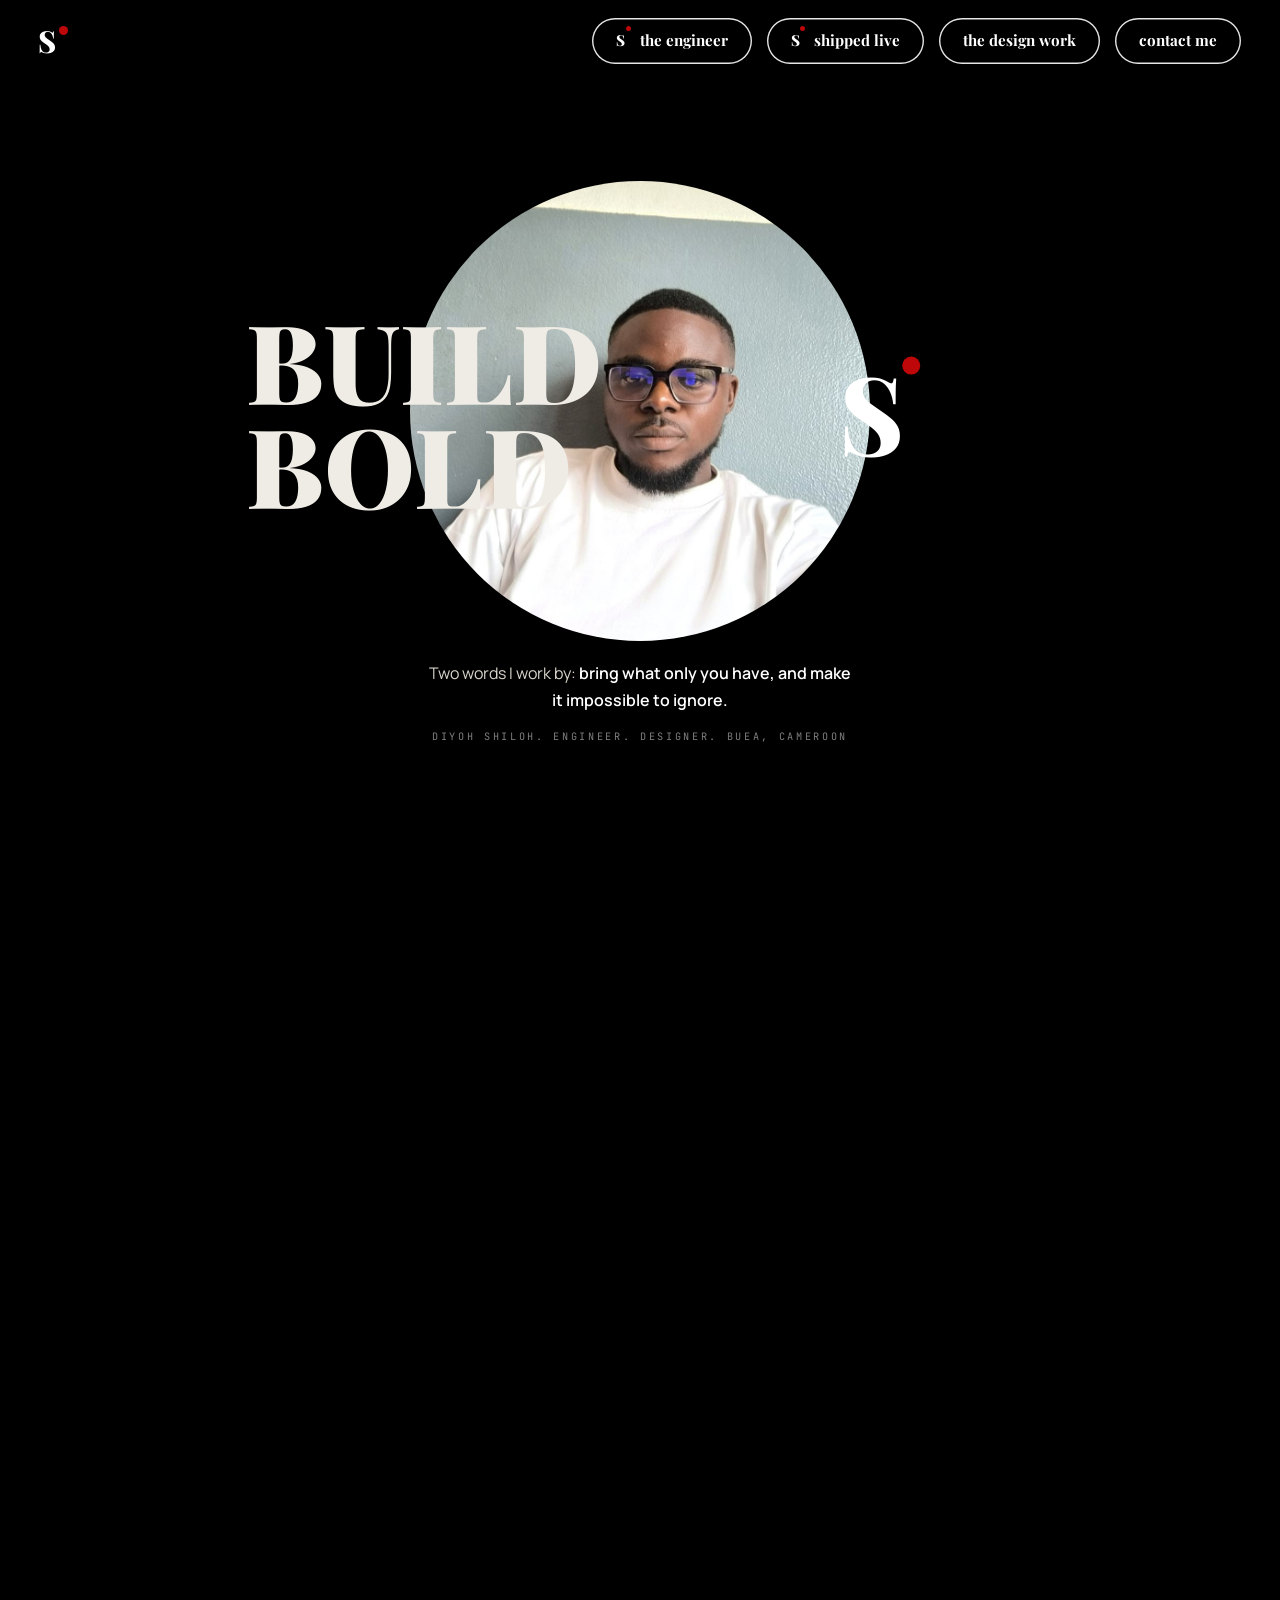
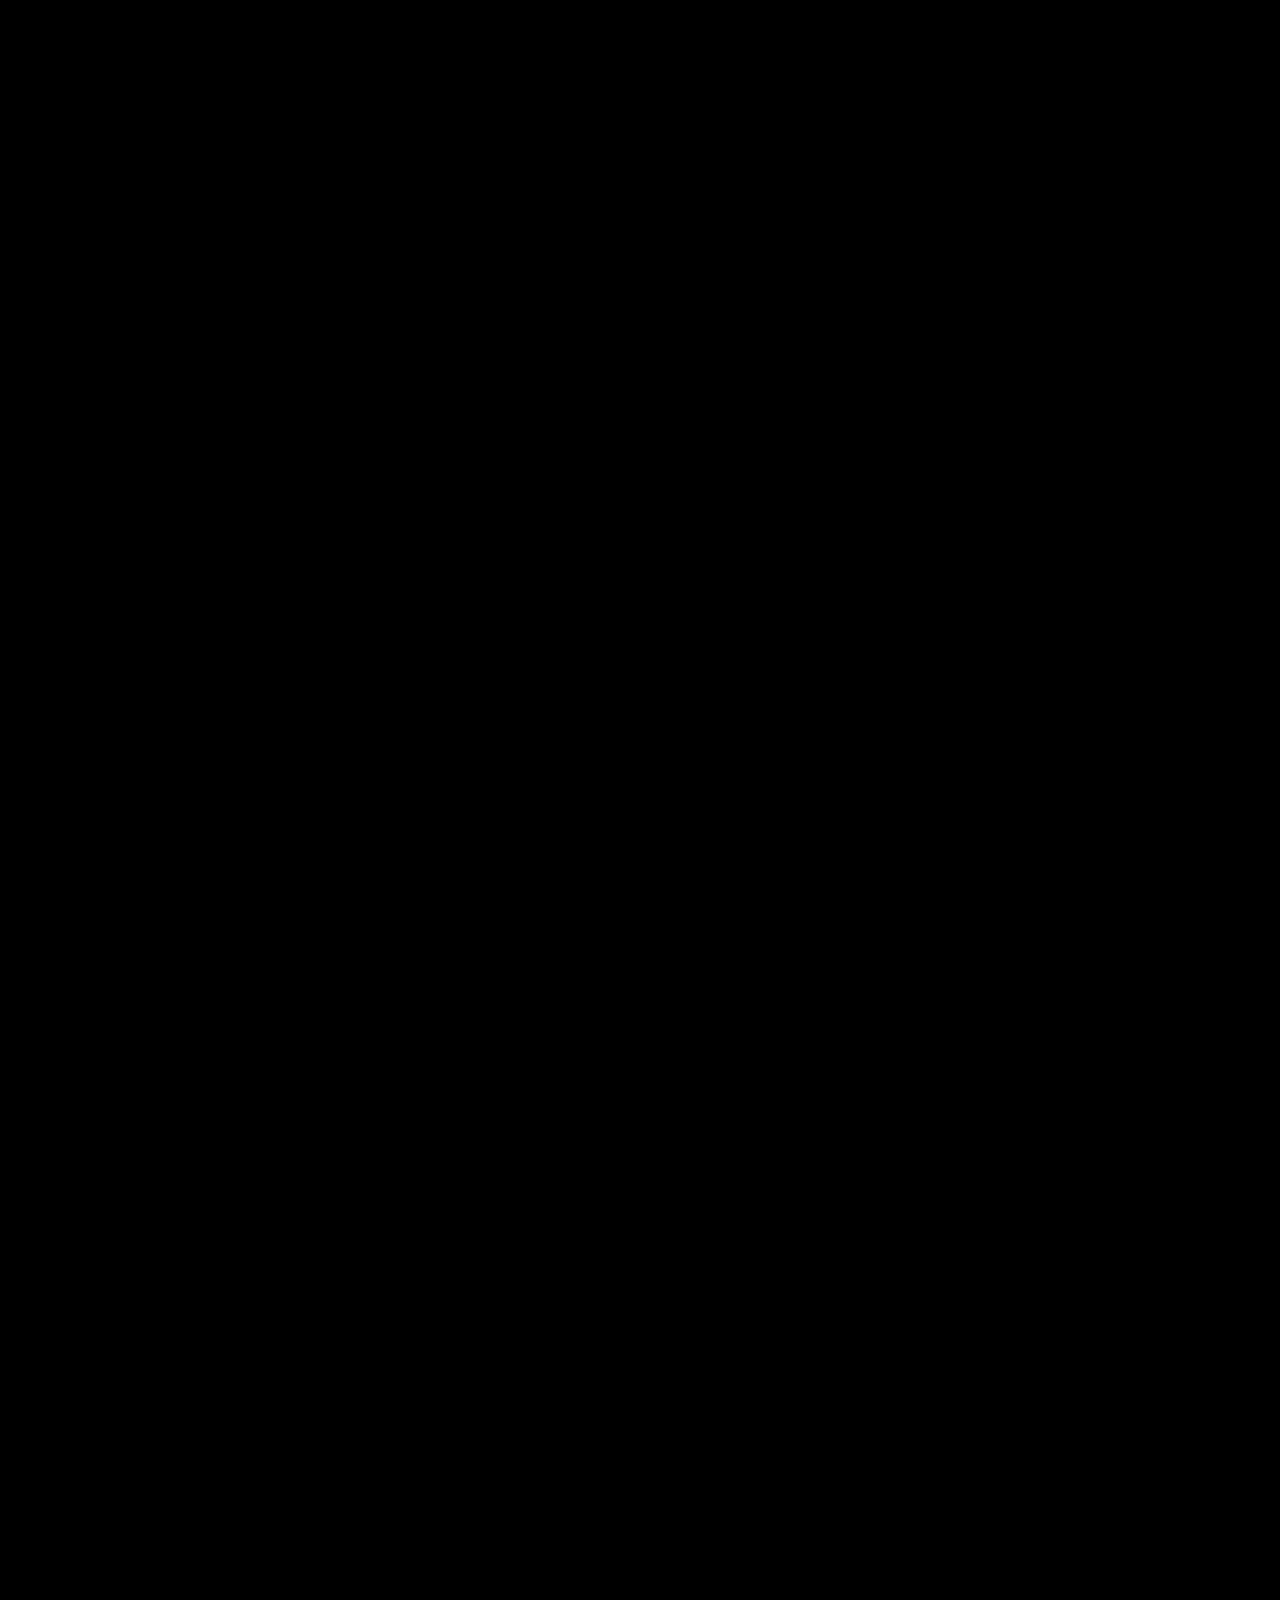
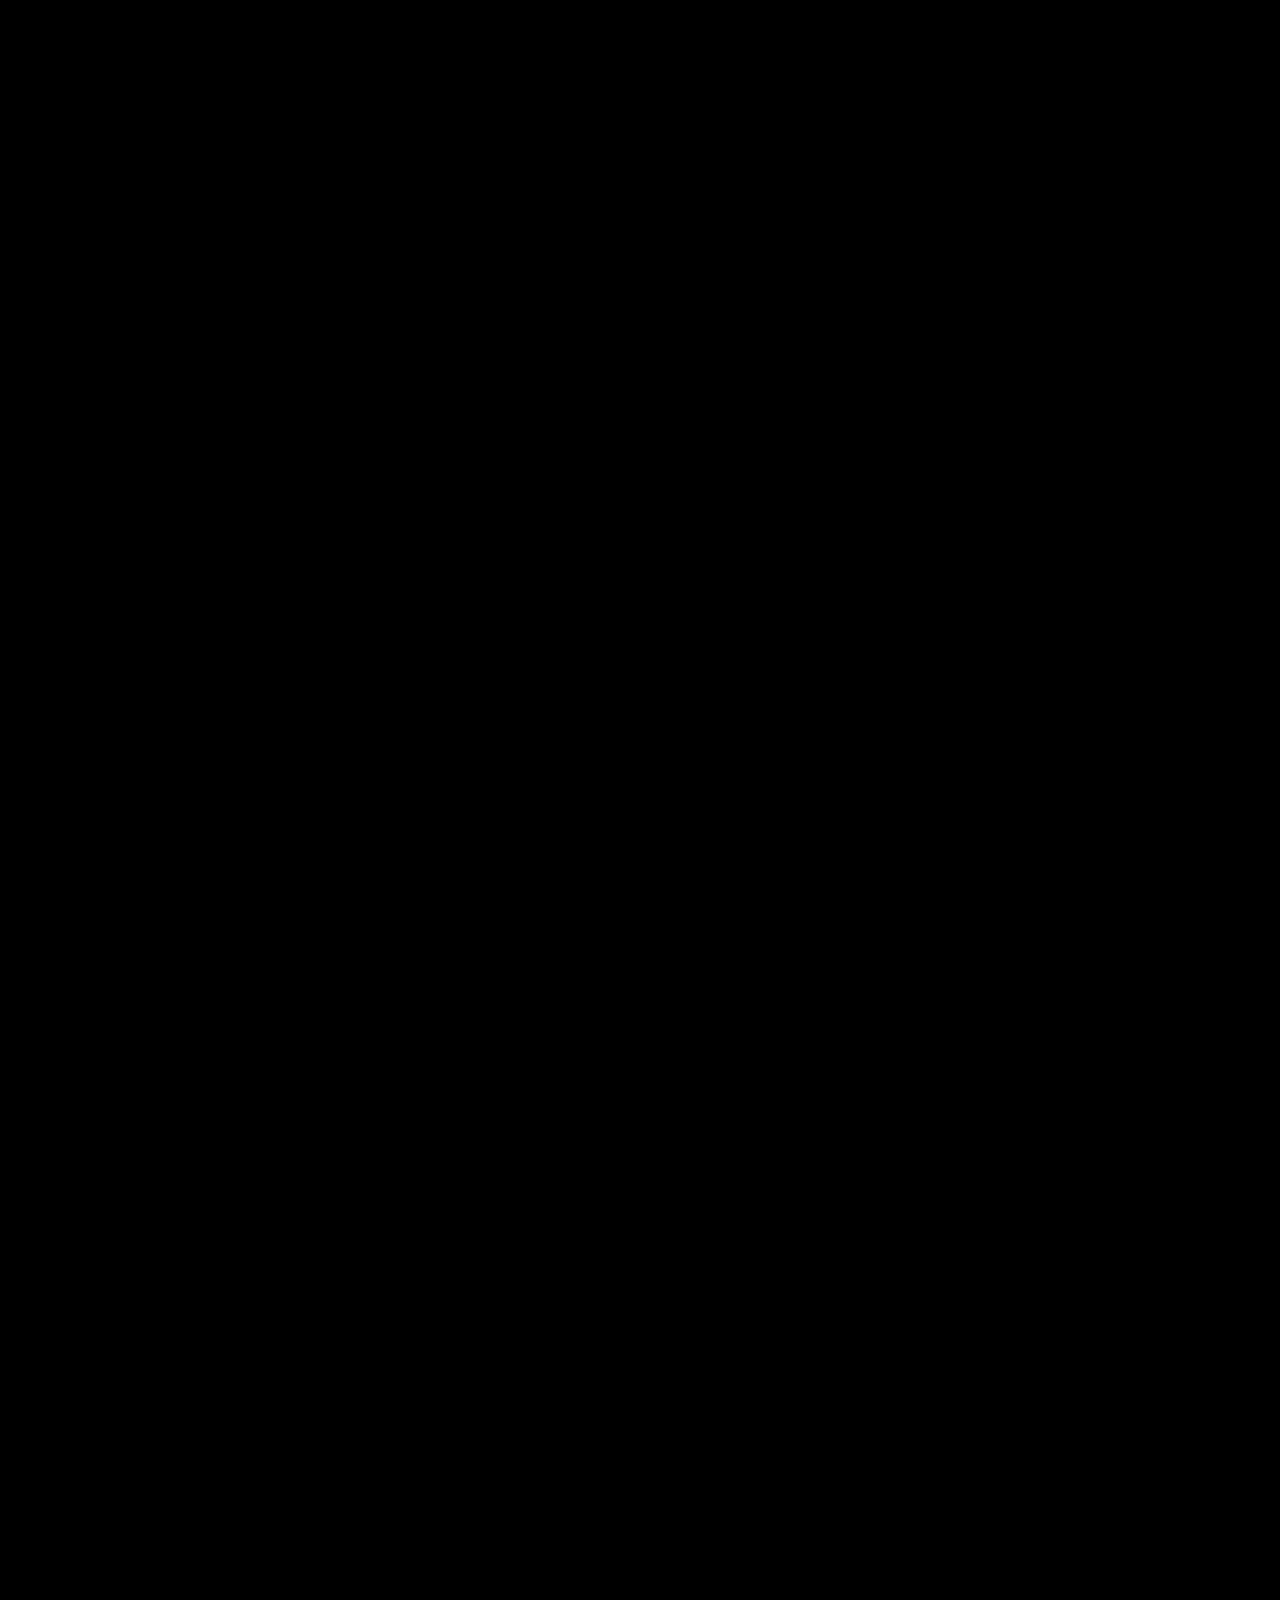
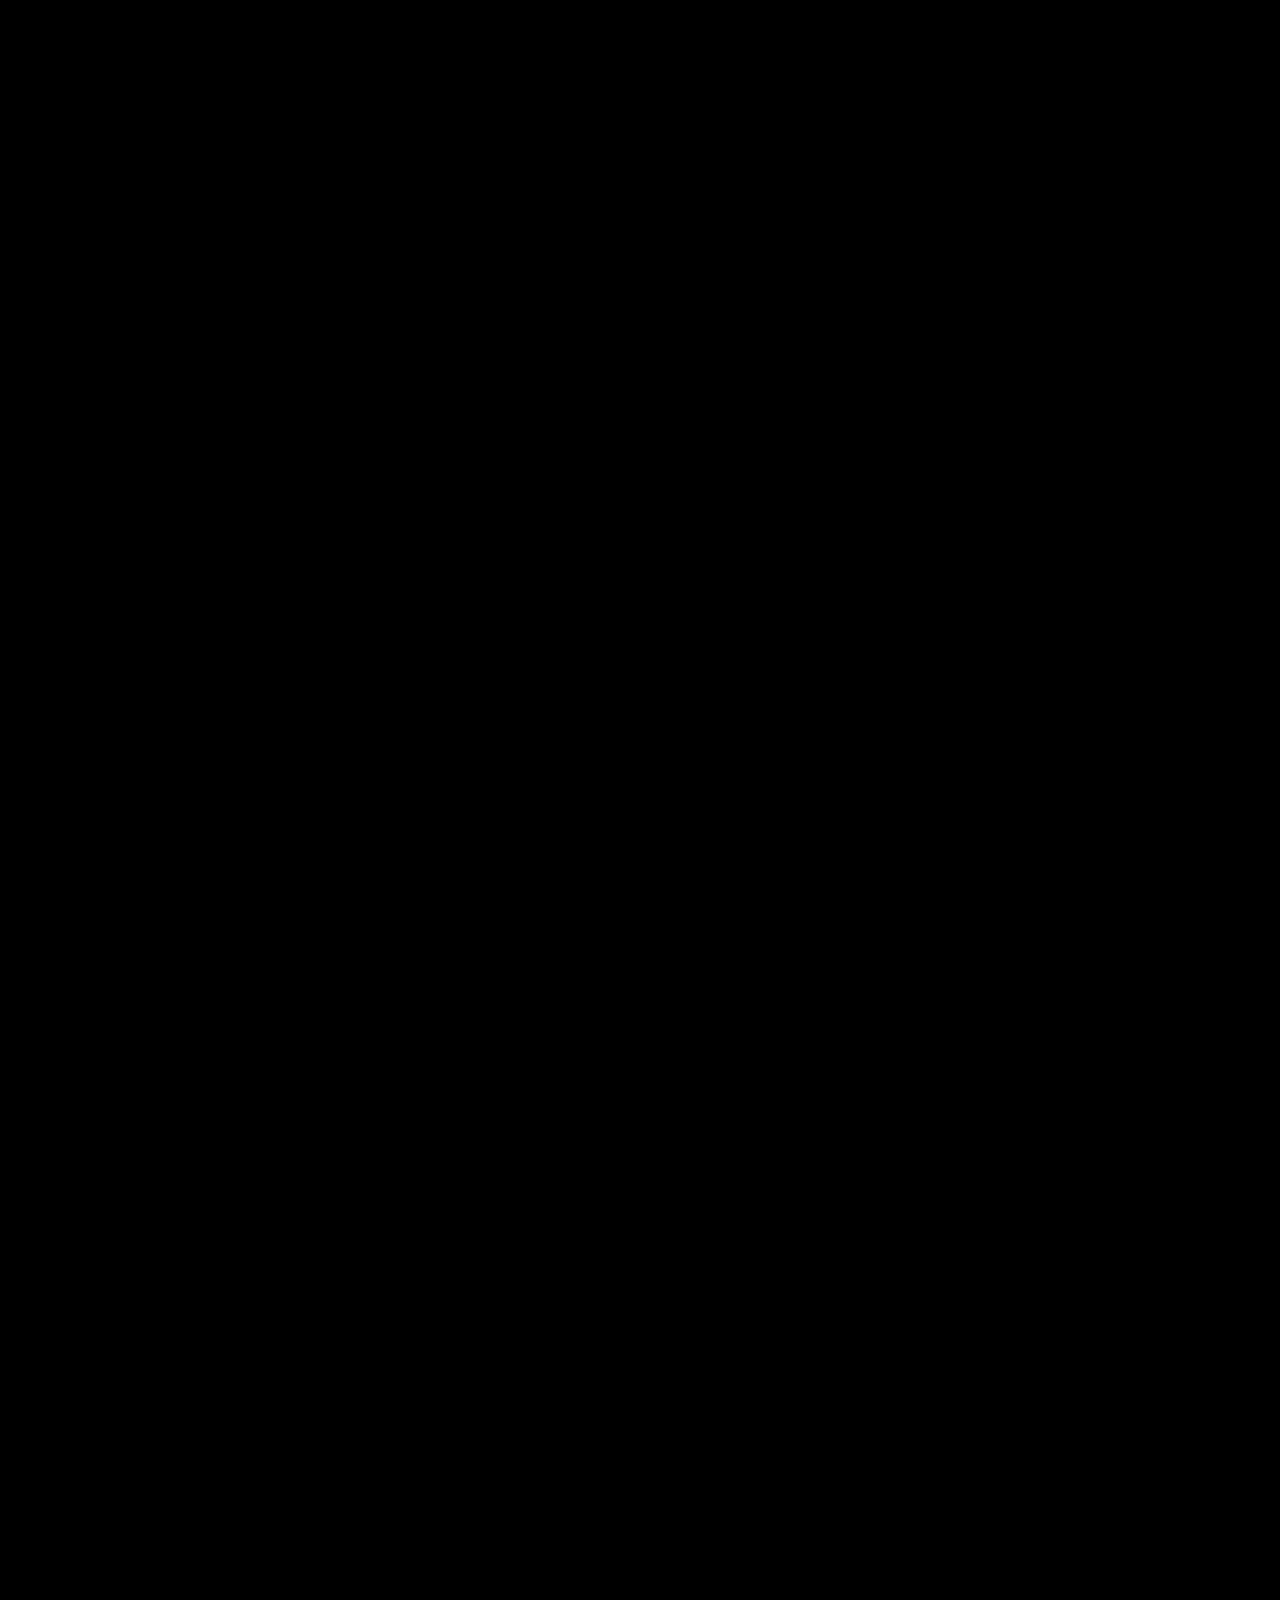
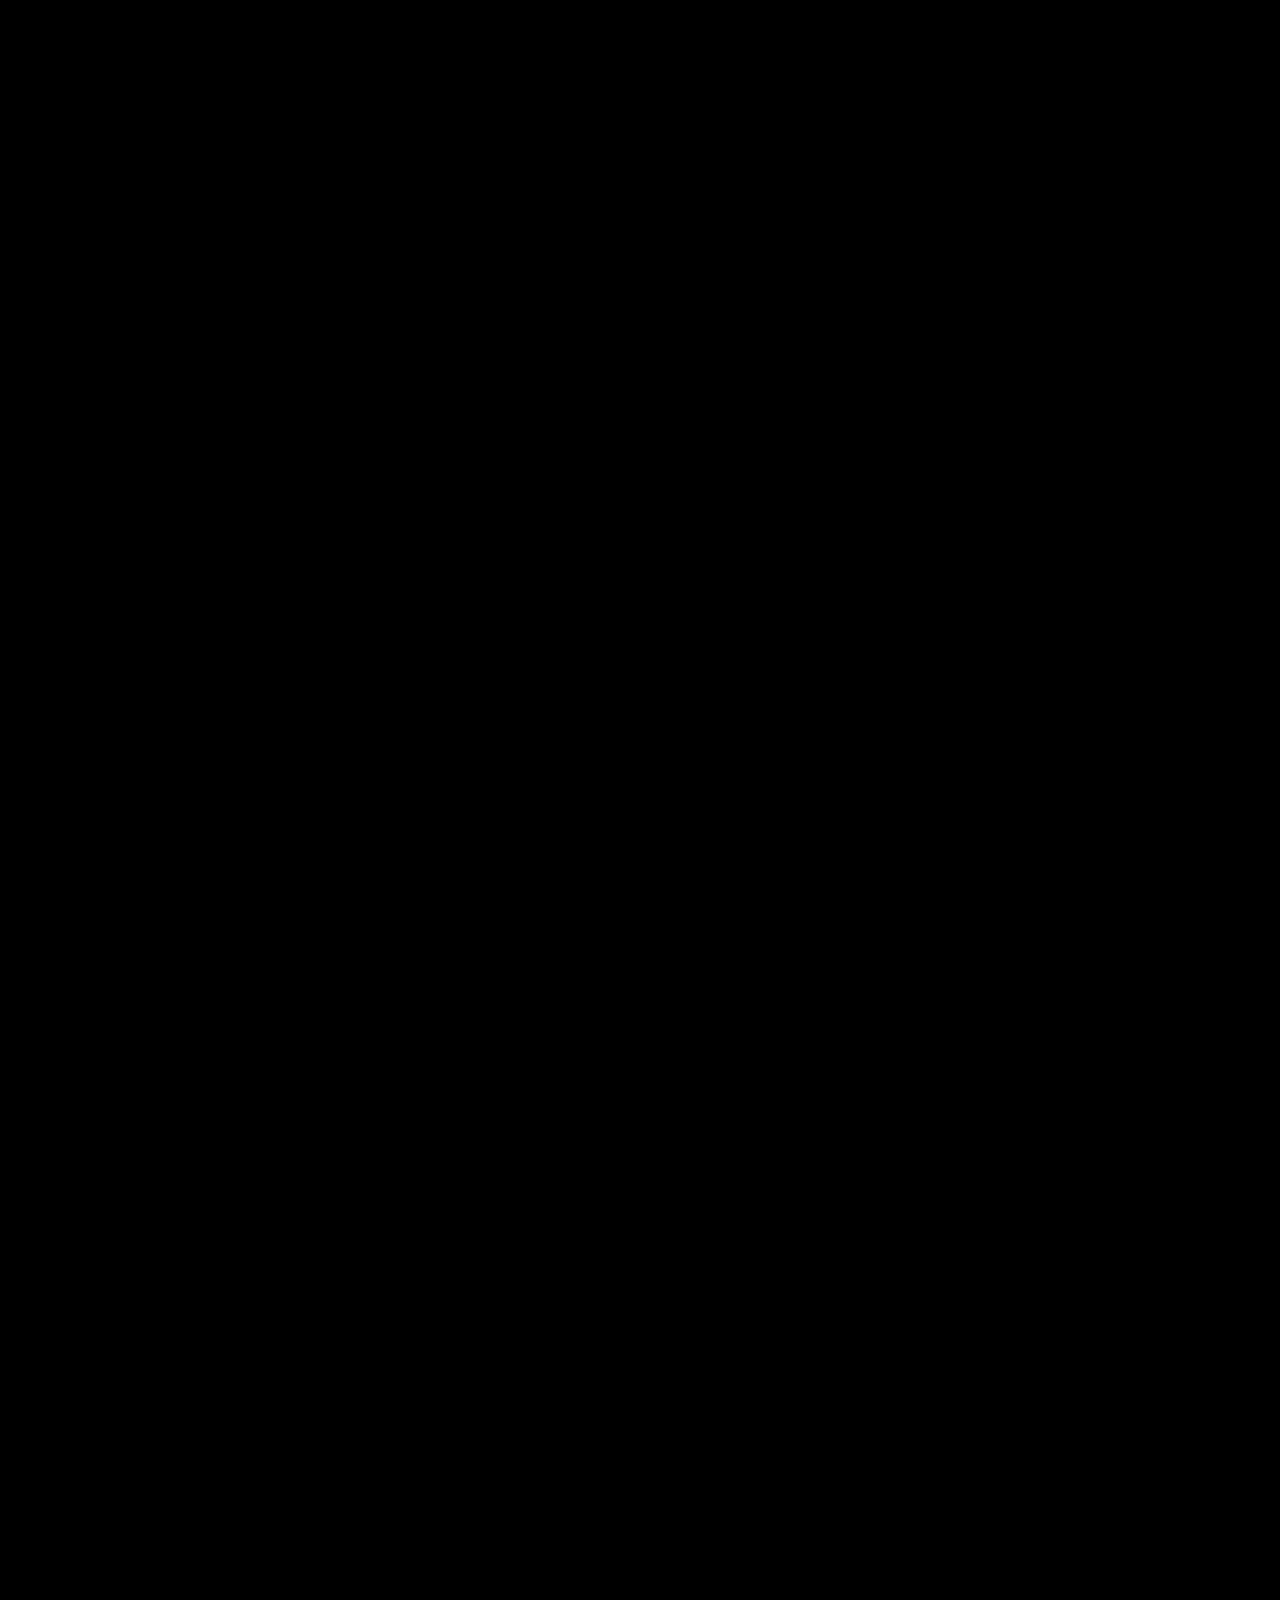
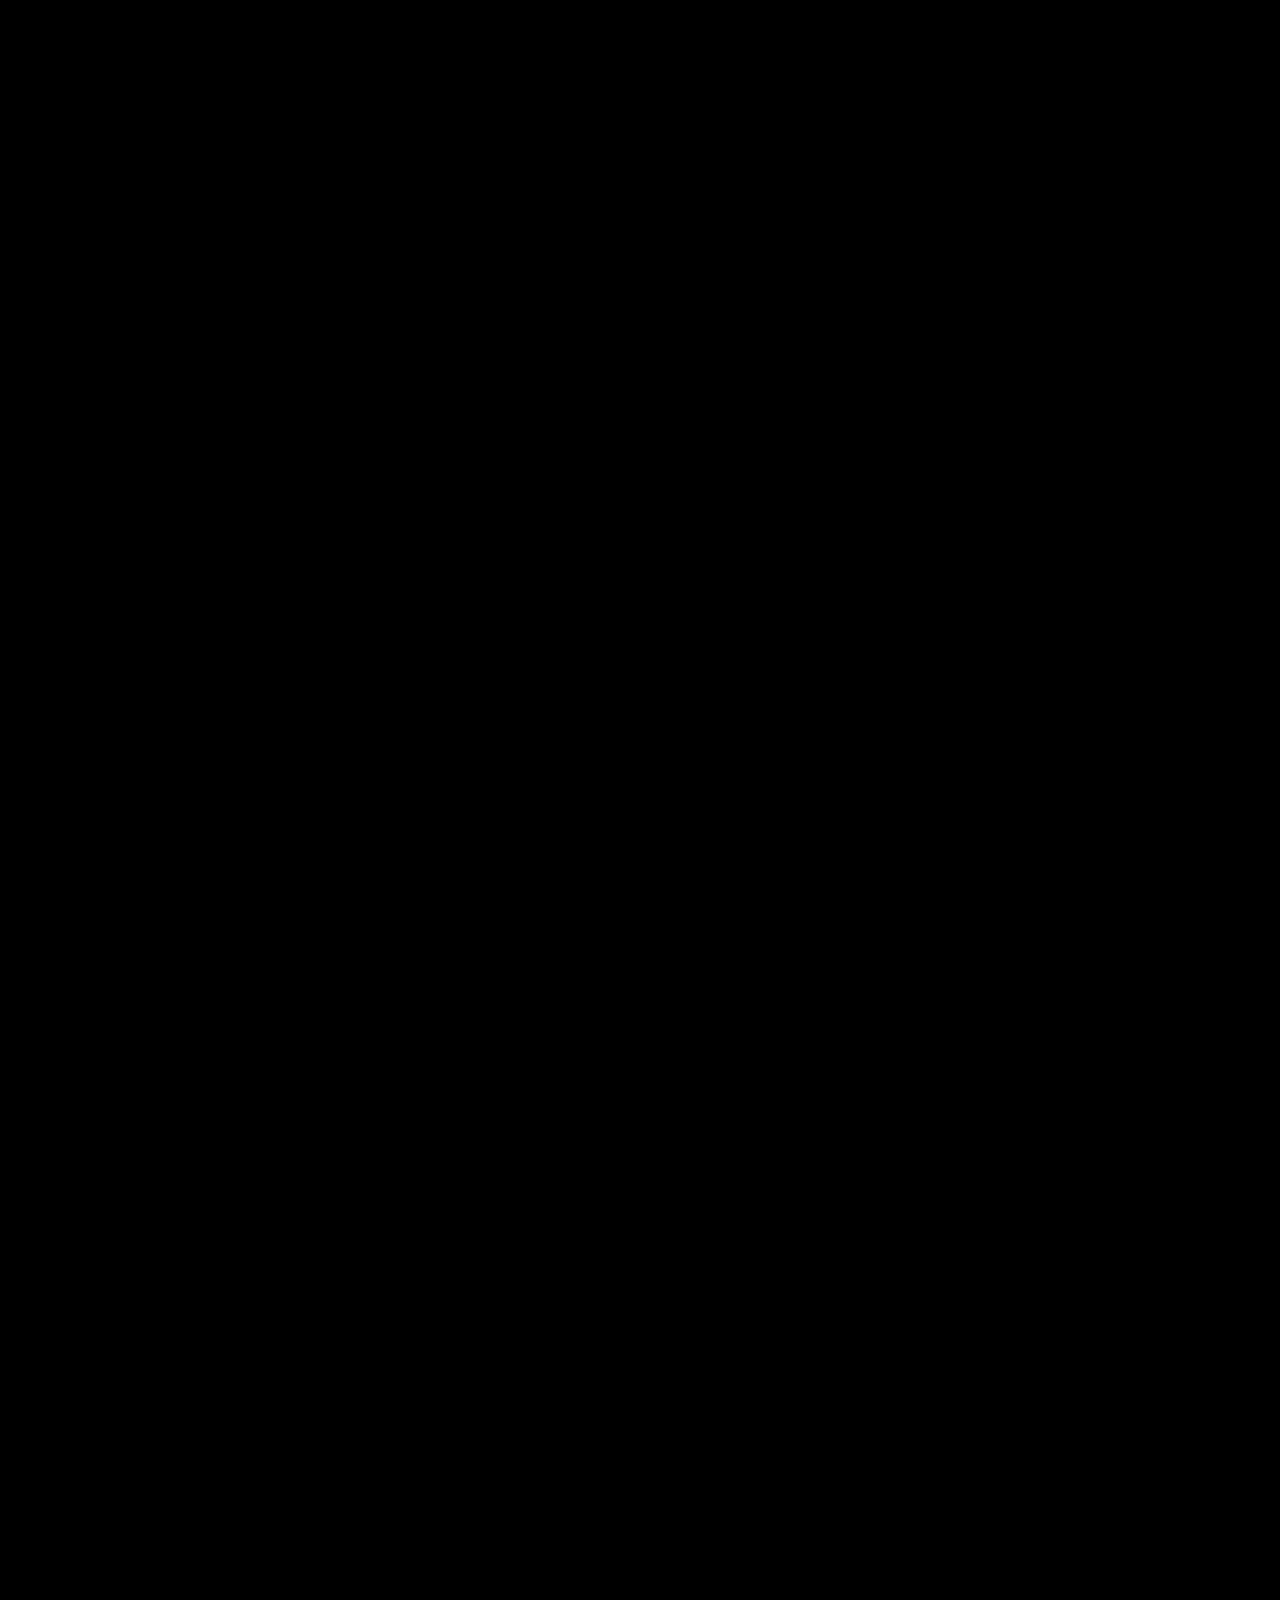
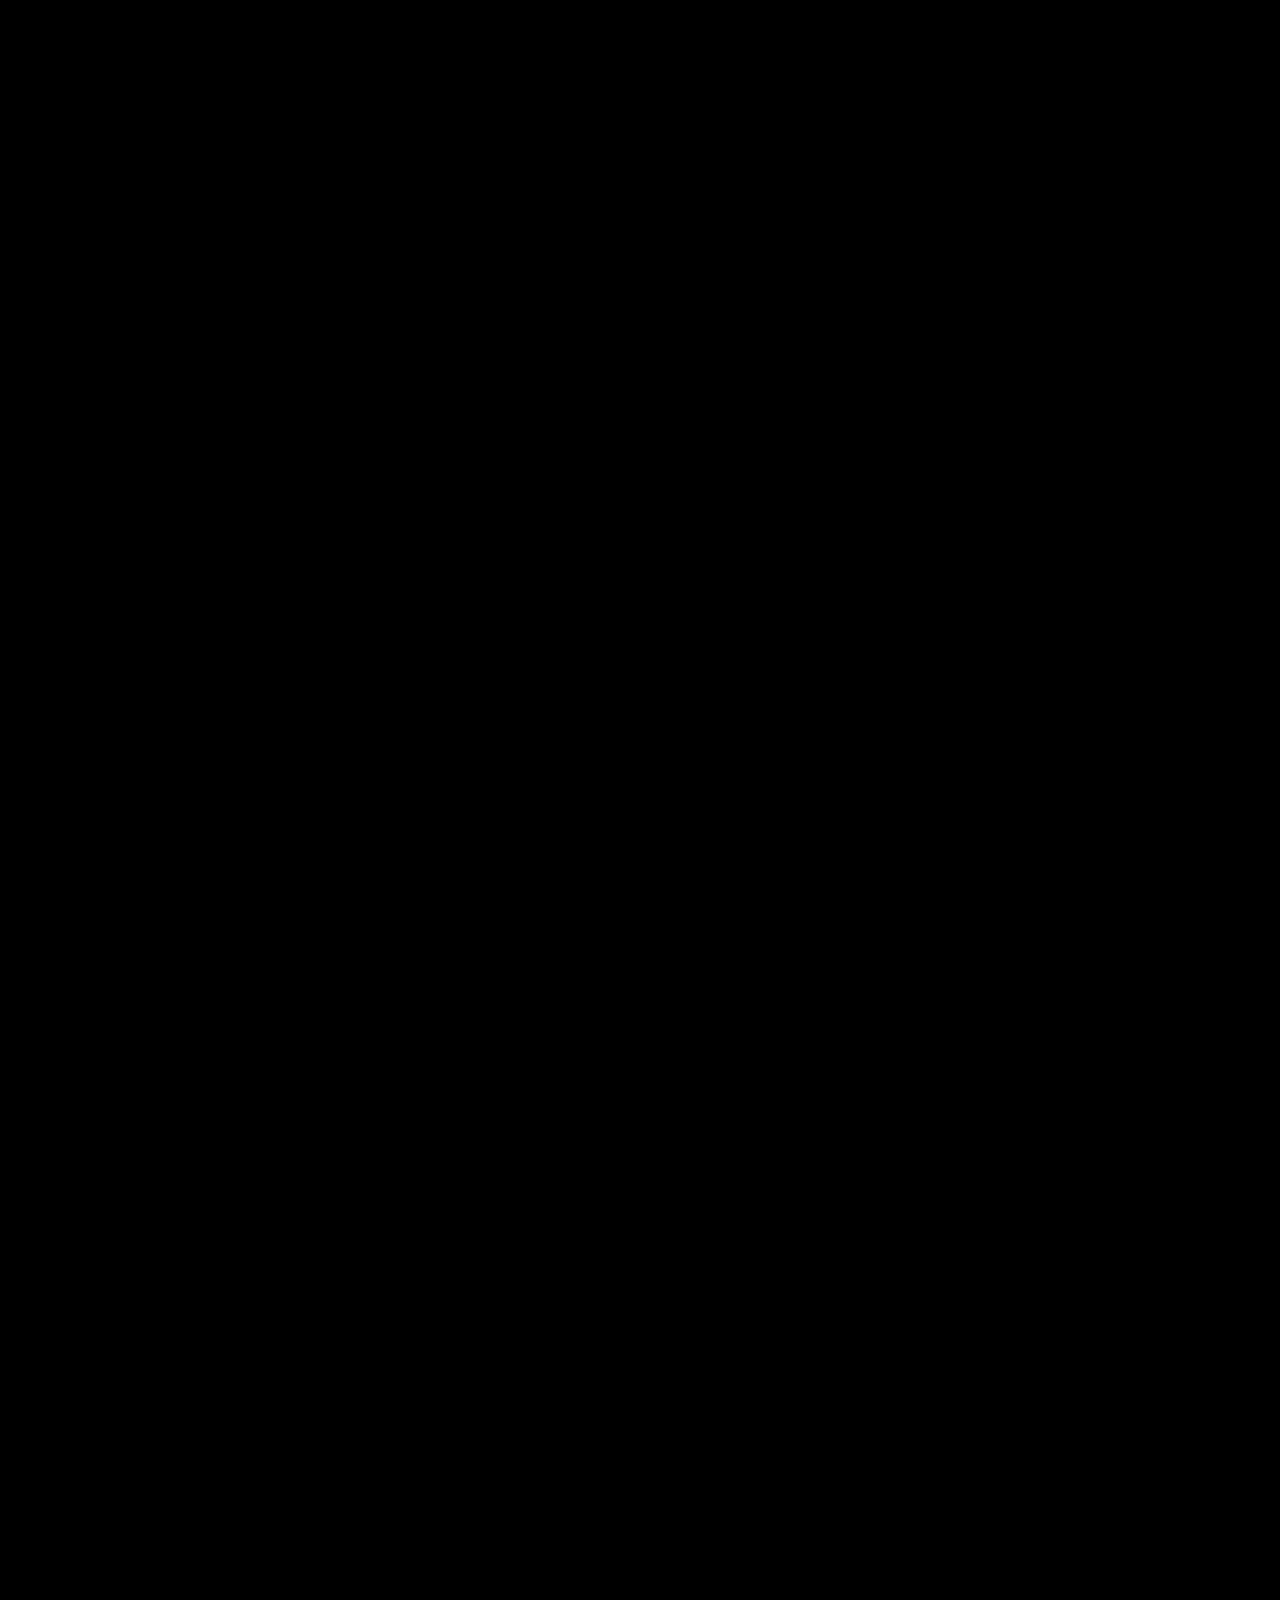
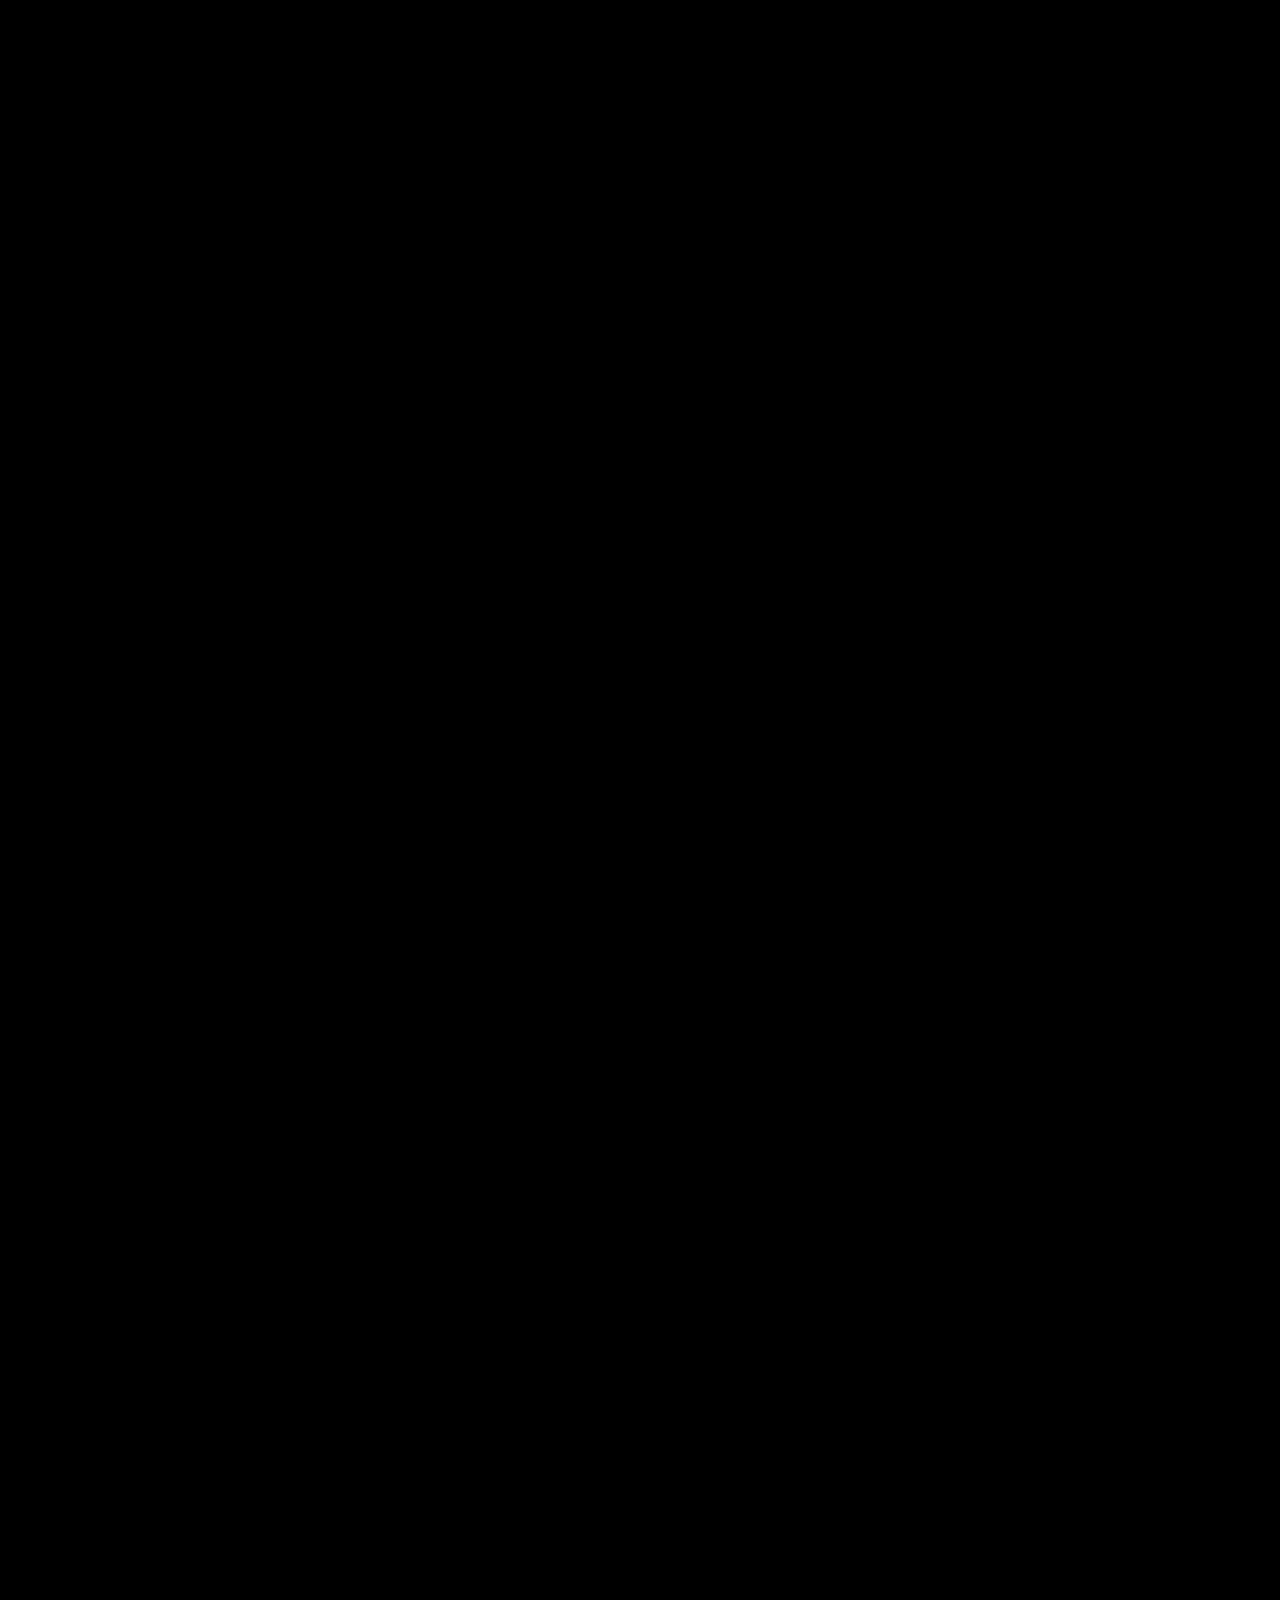
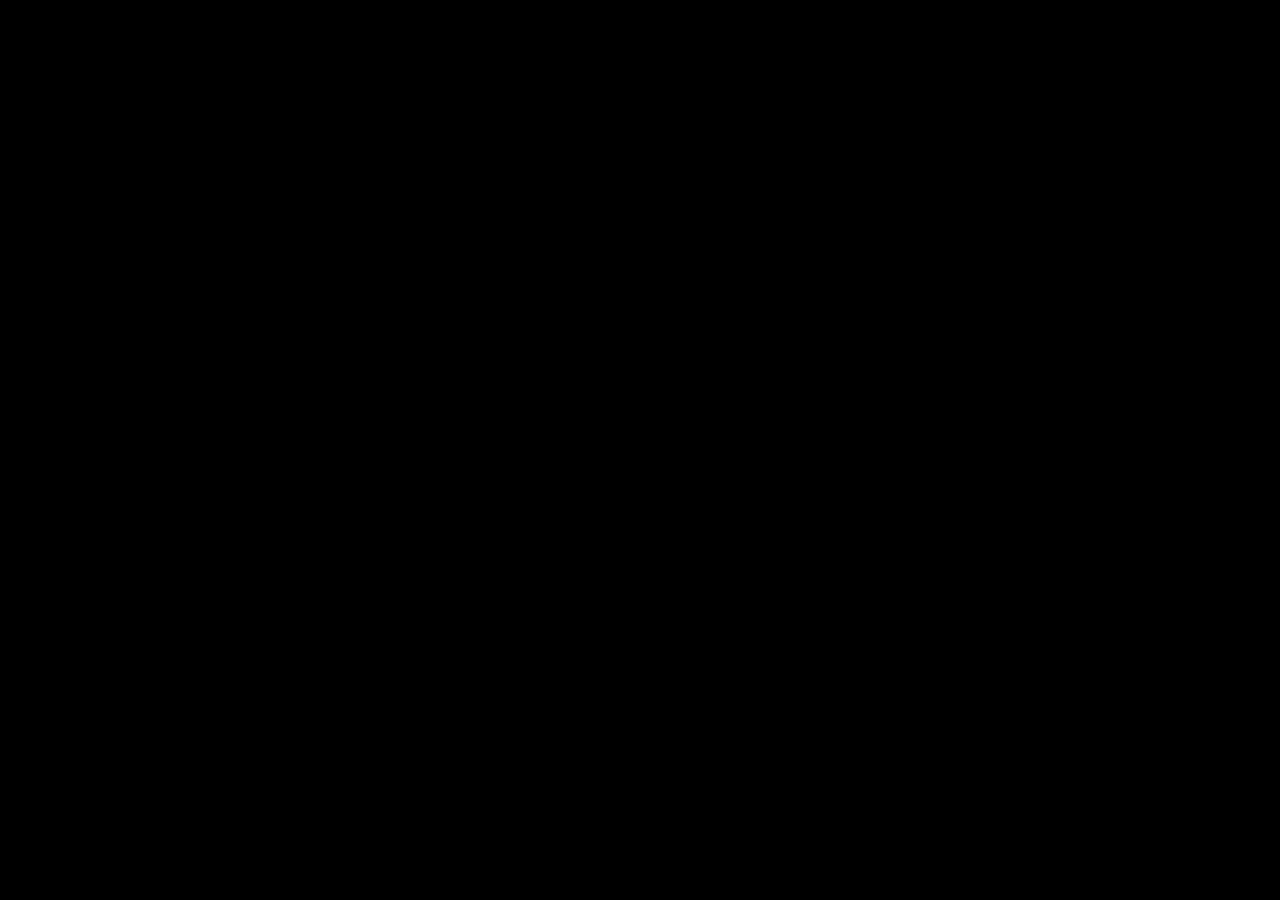
==== commit 16184e60: "Un-inline images, drop unused assets" ====
--- a/index.html
+++ b/index.html
@@ -7,6 +7,7 @@
 
 <meta name="description" content="Diyoh Shiloh is a full-stack product developer and brand identity designer from Buea, Cameroon. Medical, financial and SaaS systems, plus seven bold brand worlds.">
 <meta name="author" content="Diyoh Shiloh">
+<meta name="robots" content="index, follow, max-snippet:-1, max-image-preview:large, max-video-preview:-1">
 <!-- SITE URL: change these 4 lines if you move to another domain -->
 <link rel="canonical" href="https://diyoh.github.io/">
 <meta name="theme-color" content="#000000">
@@ -21,19 +22,7 @@
 <meta name="twitter:card" content="summary_large_image">
 <meta name="twitter:title" content="Diyoh Shiloh. Build Bold. Design. Ship.">
 <meta name="twitter:description" content="Every decision, every system, every design reflects a commitment to the bold.">
-<script type="application/ld+json">
-{"@context":"https://schema.org","@type":"Person","name":"Diyoh Shiloh",
-"jobTitle":"Full-Stack Product Developer & Brand Identity Designer",
-"address":{"@type":"PostalAddress","addressLocality":"Buea","addressCountry":"CM"},
-"alumniOf":{"@type":"CollegeOrUniversity","name":"University of Buea"},
-"url":"https://diyoh.github.io/",
-"image":"https://diyoh.github.io/assets/og-cover.jpg",
-"nationality":{"@type":"Country","name":"Cameroon"},
-"email":"mailto:diyohshiloh4@gmail.com",
-"telephone":"+237671191887",
-"sameAs":["https://github.com/Diyoh","https://www.linkedin.com/in/diyoh-shiloh-896226241","https://www.instagram.com/sg_conceptz"],
-"knowsAbout":["Full Stack Development","Healthcare Systems","Payment Systems","SaaS","Laravel","React","Flutter","PostgreSQL","Go","Brand Identity","Graphic Design"]}
-</script>
+<script type="application/ld+json">{"@context":"https://schema.org","@graph":[{"@type":"WebSite","@id":"https://diyoh.github.io/#website","url":"https://diyoh.github.io/","name":"Diyoh Shiloh","inLanguage":"en","publisher":{"@id":"https://diyoh.github.io/#person"}},{"@type":"ProfilePage","@id":"https://diyoh.github.io/#profile","url":"https://diyoh.github.io/","name":"Diyoh Shiloh, Build Bold. Design. Ship.","isPartOf":{"@id":"https://diyoh.github.io/#website"},"about":{"@id":"https://diyoh.github.io/#person"},"mainEntity":{"@id":"https://diyoh.github.io/#person"}},{"@type":"Person","@id":"https://diyoh.github.io/#person","name":"Diyoh Shiloh","givenName":"Shiloh","familyName":"Diyoh","url":"https://diyoh.github.io/","image":"https://diyoh.github.io/assets/og-cover.jpg","jobTitle":"CEO of SGCON Groups, Full-Stack Product Developer & Brand Identity Designer","description":"Diyoh Shiloh is the CEO of SGCON Groups and a full-stack product developer and brand identity designer based in Buea, Cameroon. He is an AI Engineering student holding a BSc in Computer Science from the University of Buea. He builds multi-tenant healthcare SaaS, payment and USSD booking systems, and designs complete brand identities.","email":"mailto:diyohshiloh4@gmail.com","telephone":"+237671191887","address":{"@type":"PostalAddress","addressLocality":"Buea","addressRegion":"South-West","addressCountry":"CM"},"nationality":{"@type":"Country","name":"Cameroon"},"knowsLanguage":[{"@type":"Language","name":"English"}],"alumniOf":{"@type":"CollegeOrUniversity","name":"University of Buea","address":{"@type":"PostalAddress","addressLocality":"Buea","addressCountry":"CM"}},"hasCredential":[{"@type":"EducationalOccupationalCredential","credentialCategory":"Bachelor's Degree","name":"BSc Computer Science, Second Class Upper Honours","educationalLevel":"Bachelor of Science","dateCreated":"2024","recognizedBy":{"@type":"CollegeOrUniversity","name":"University of Buea"}},{"@type":"EducationalOccupationalCredential","credentialCategory":"Secondary Education","name":"Cameroon GCE Advanced Level, 17 points","dateCreated":"2016","recognizedBy":{"@type":"Organization","name":"Cameroon General Certificate of Education Board"}},{"@type":"EducationalOccupationalCredential","credentialCategory":"Secondary Education","name":"Cameroon GCE Ordinary Level, 23 points","dateCreated":"2014","recognizedBy":{"@type":"Organization","name":"Cameroon General Certificate of Education Board"}}],"hasOccupation":[{"@type":"Occupation","name":"Chief Executive Officer","occupationLocation":{"@type":"City","name":"Buea"},"skills":"Company leadership, product strategy, client delivery"},{"@type":"Occupation","name":"Full-Stack Developer","occupationLocation":{"@type":"City","name":"Buea"},"skills":"React, TypeScript, Node, Express, Prisma, Socket.io, Laravel, Flutter, PostgreSQL, Go, multi-tenant SaaS architecture, RBAC, USSD, mobile money"},{"@type":"Occupation","name":"Brand Identity Designer","skills":"Logo design, brand systems, packaging, campaign art direction"}],"memberOf":{"@type":"Organization","name":"Computer Science Student Body, University of Buea"},"award":["President, Computer Science Student Body, University of Buea, 2023/2024","Vice President, Computer Science Student Body, University of Buea","GitHub Pull Shark, earned twice","GitHub Pair Extraordinaire, earned twice","Second Class Upper Honours, BSc Computer Science, 2024"],"knowsAbout":["Application Security","Art Direction","Artificial Intelligence Engineering","Audit Logging","Authentication and Security","Brand Identity","CQC Compliance","Double-entry Ledgers","Electronic Medication Administration Records","Flutter","Full Stack Development","GDPR Data Erasure","Go","Graphic Design","Healthcare Systems","Idempotent Payments","Laravel","Mobile Money Integration","Multi-tenant SaaS Architecture","Node.js","Packaging Design","Payment Systems","PostgreSQL","Prisma","React","Role-Based Access Control","SaaS Platforms","Socket.io","TypeScript","USSD Booking Systems"],"sameAs":["https://github.com/Diyoh","https://www.linkedin.com/in/diyoh-shiloh-896226241","https://www.instagram.com/sg_conceptz"],"worksFor":{"@id":"https://diyoh.github.io/#sgcon"},"affiliation":{"@type":"EducationalOrganization","name":"AI Engineering programme"}},{"@type":"WebSite","name":"Cevero Group","url":"https://cevero.co.uk","description":"UK group with two divisions: CQC regulated home care and property refurbishment.","creator":{"@id":"https://diyoh.github.io/#person"}},{"@type":"WebSite","name":"GuidaVisa","url":"https://guidavisa.co.uk","creator":{"@id":"https://diyoh.github.io/#person"}},{"@type":"WebSite","name":"Medaccess","url":"https://medaccess.shineltd.org","description":"Patient accounts, booking and payments.","creator":{"@id":"https://diyoh.github.io/#person"}},{"@type":"WebSite","name":"Sintieh Research Academy","url":"https://sra.shineltd.org","creator":{"@id":"https://diyoh.github.io/#person"}},{"@type":"Organization","@id":"https://diyoh.github.io/#sgcon","name":"SGCON Groups","address":{"@type":"PostalAddress","addressLocality":"Buea","addressCountry":"CM"},"founder":{"@id":"https://diyoh.github.io/#person"},"employee":{"@id":"https://diyoh.github.io/#person"},"sameAs":["https://www.instagram.com/sg_conceptz"]},{"@type":"SoftwareApplication","name":"Cevero Care","url":"https://cevero.co.uk/care","applicationCategory":"BusinessApplication","operatingSystem":"Web, Android, iOS","description":"Multi-tenant SaaS for UK domiciliary homecare agencies. Replaces paper medication records with an auditable eMAR scoped to each visit type, so a morning-only medication appears only on the Morning Call record. Three coordinated apps: an agency portal covering care plans and risk assessments, visit scheduling against worker availability, staff records and training, incident logging, GDPR erasure and anonymisation, a family portal, payroll, mileage and invoicing; a platform-operator console covering agency onboarding, subscription and seat-limit enforcement, a compliance register, platform RBAC, audit log export with SIEM forwarding, DNS-verified sender domains and time-boxed revocable support impersonation; and a care-worker mobile app with gated visit check-in and check-out, per-visit eMAR recording and offline-aware rosters.","featureList":["Electronic medication administration records scoped to visit type","Care plans and risk assessments","Visit scheduling with worker availability","CQC compliance register","Payroll, mileage and invoicing with PDF export","GDPR erasure and anonymisation workflows","Real-time messaging","Per-tenant data isolation","Role-based access control with a permission catalogue","Audit logging with SIEM forwarding","Offline-aware care worker mobile app"],"author":{"@id":"https://diyoh.github.io/#person"},"creator":{"@id":"https://diyoh.github.io/#person"}}]}</script>
 
 <link rel="preconnect" href="https://fonts.googleapis.com">
 <link rel="preconnect" href="https://fonts.gstatic.com" crossorigin>
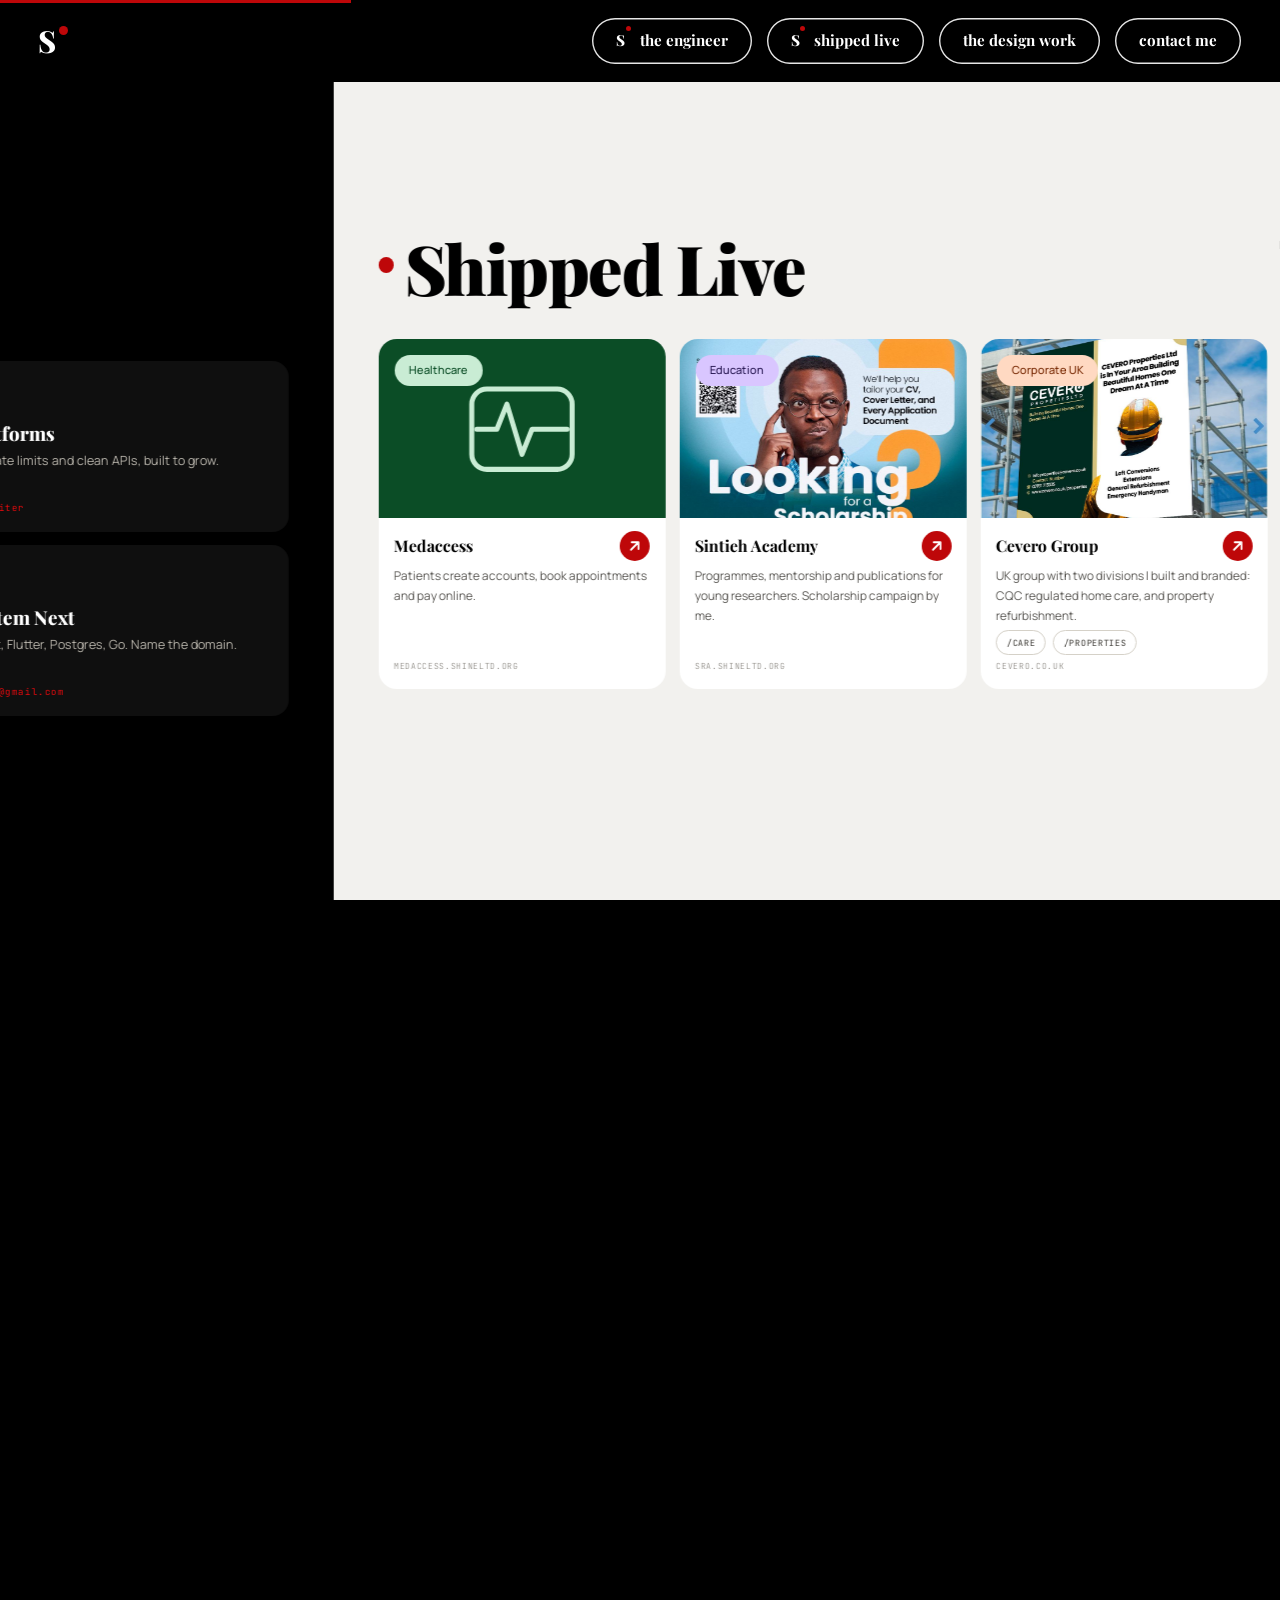
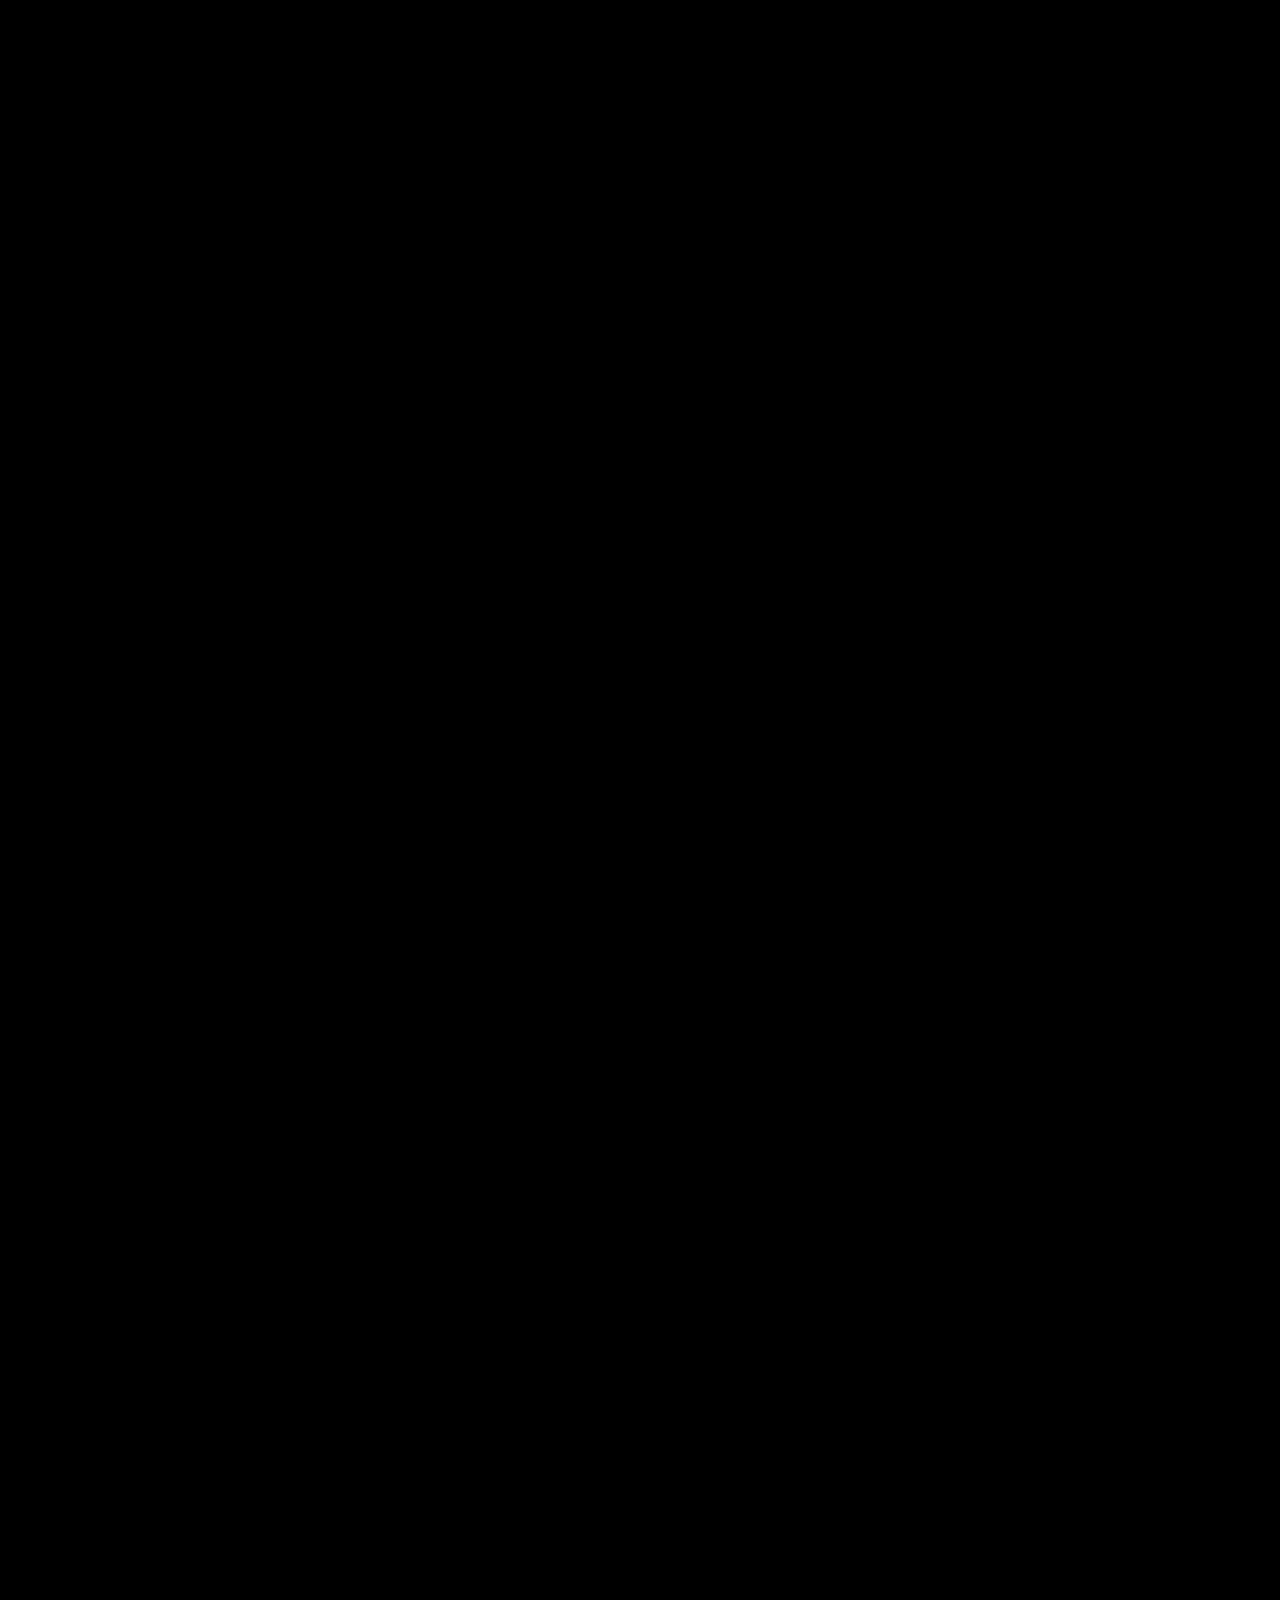
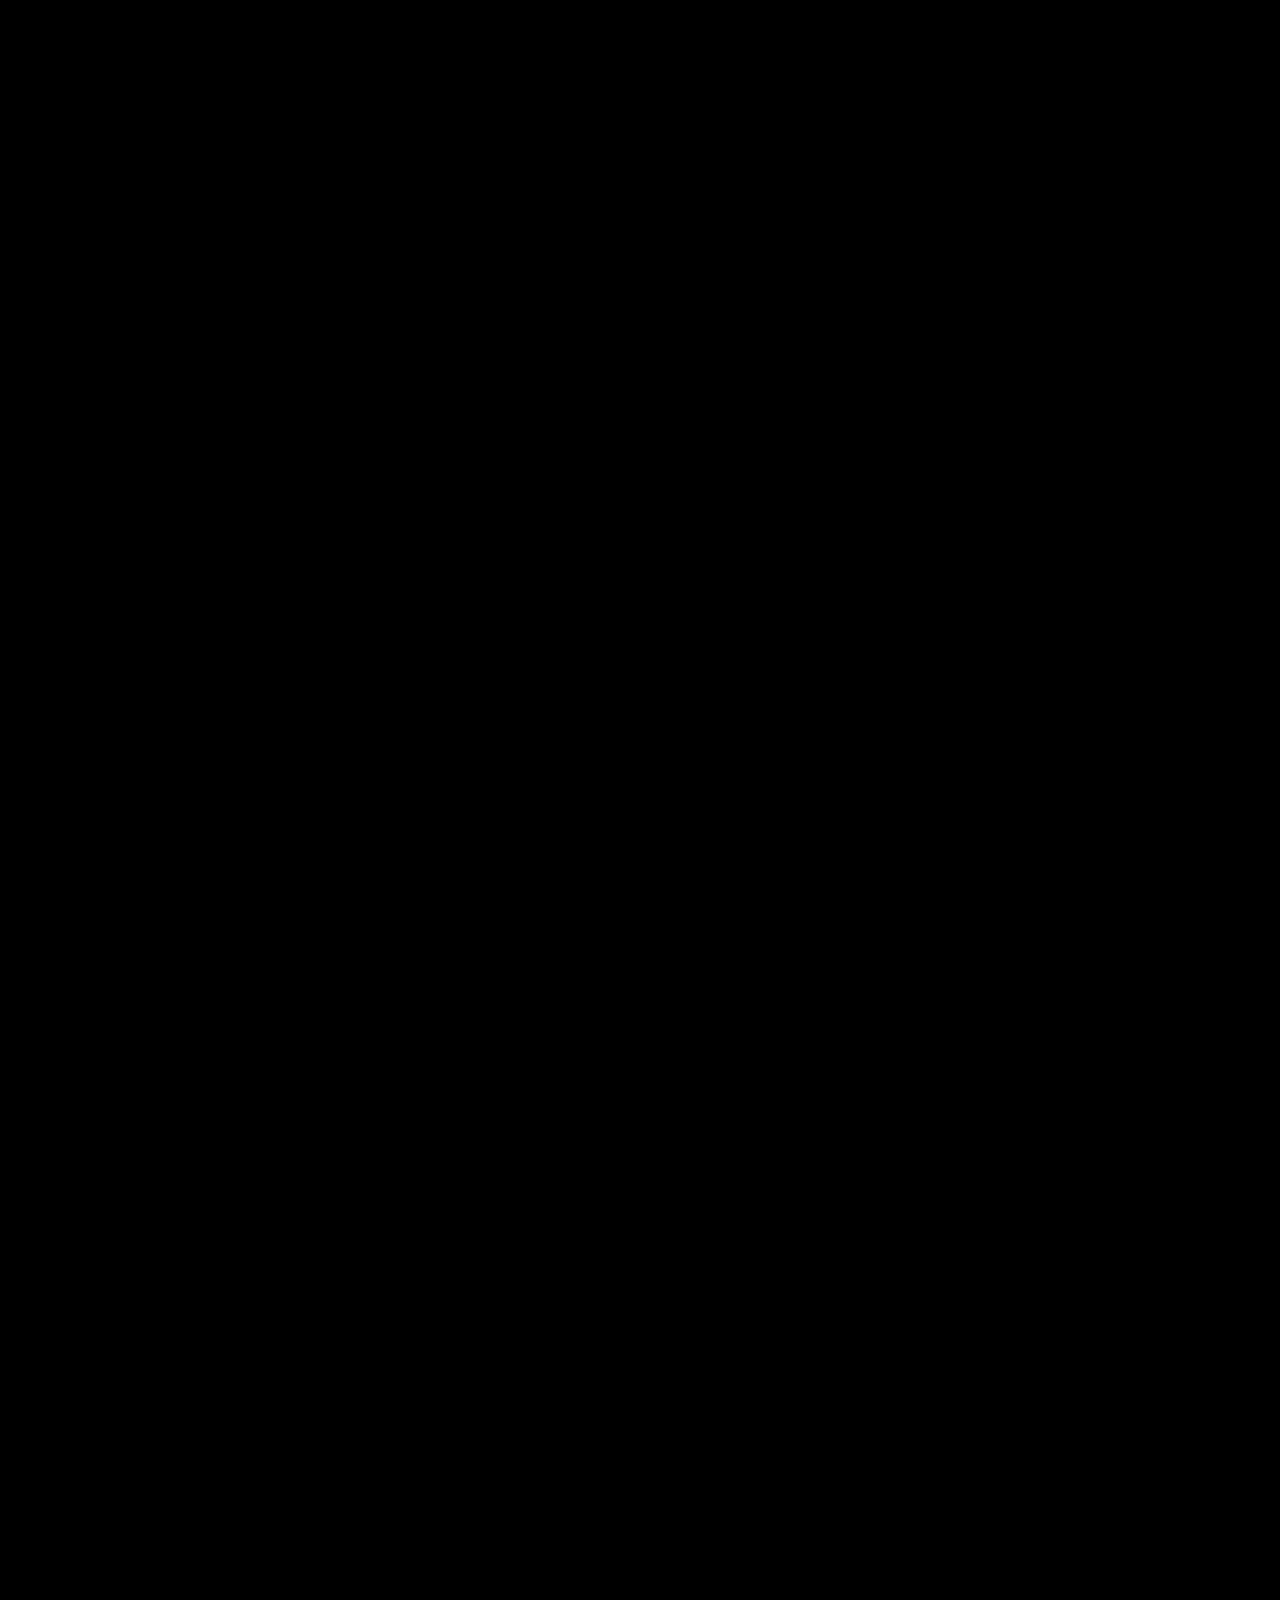
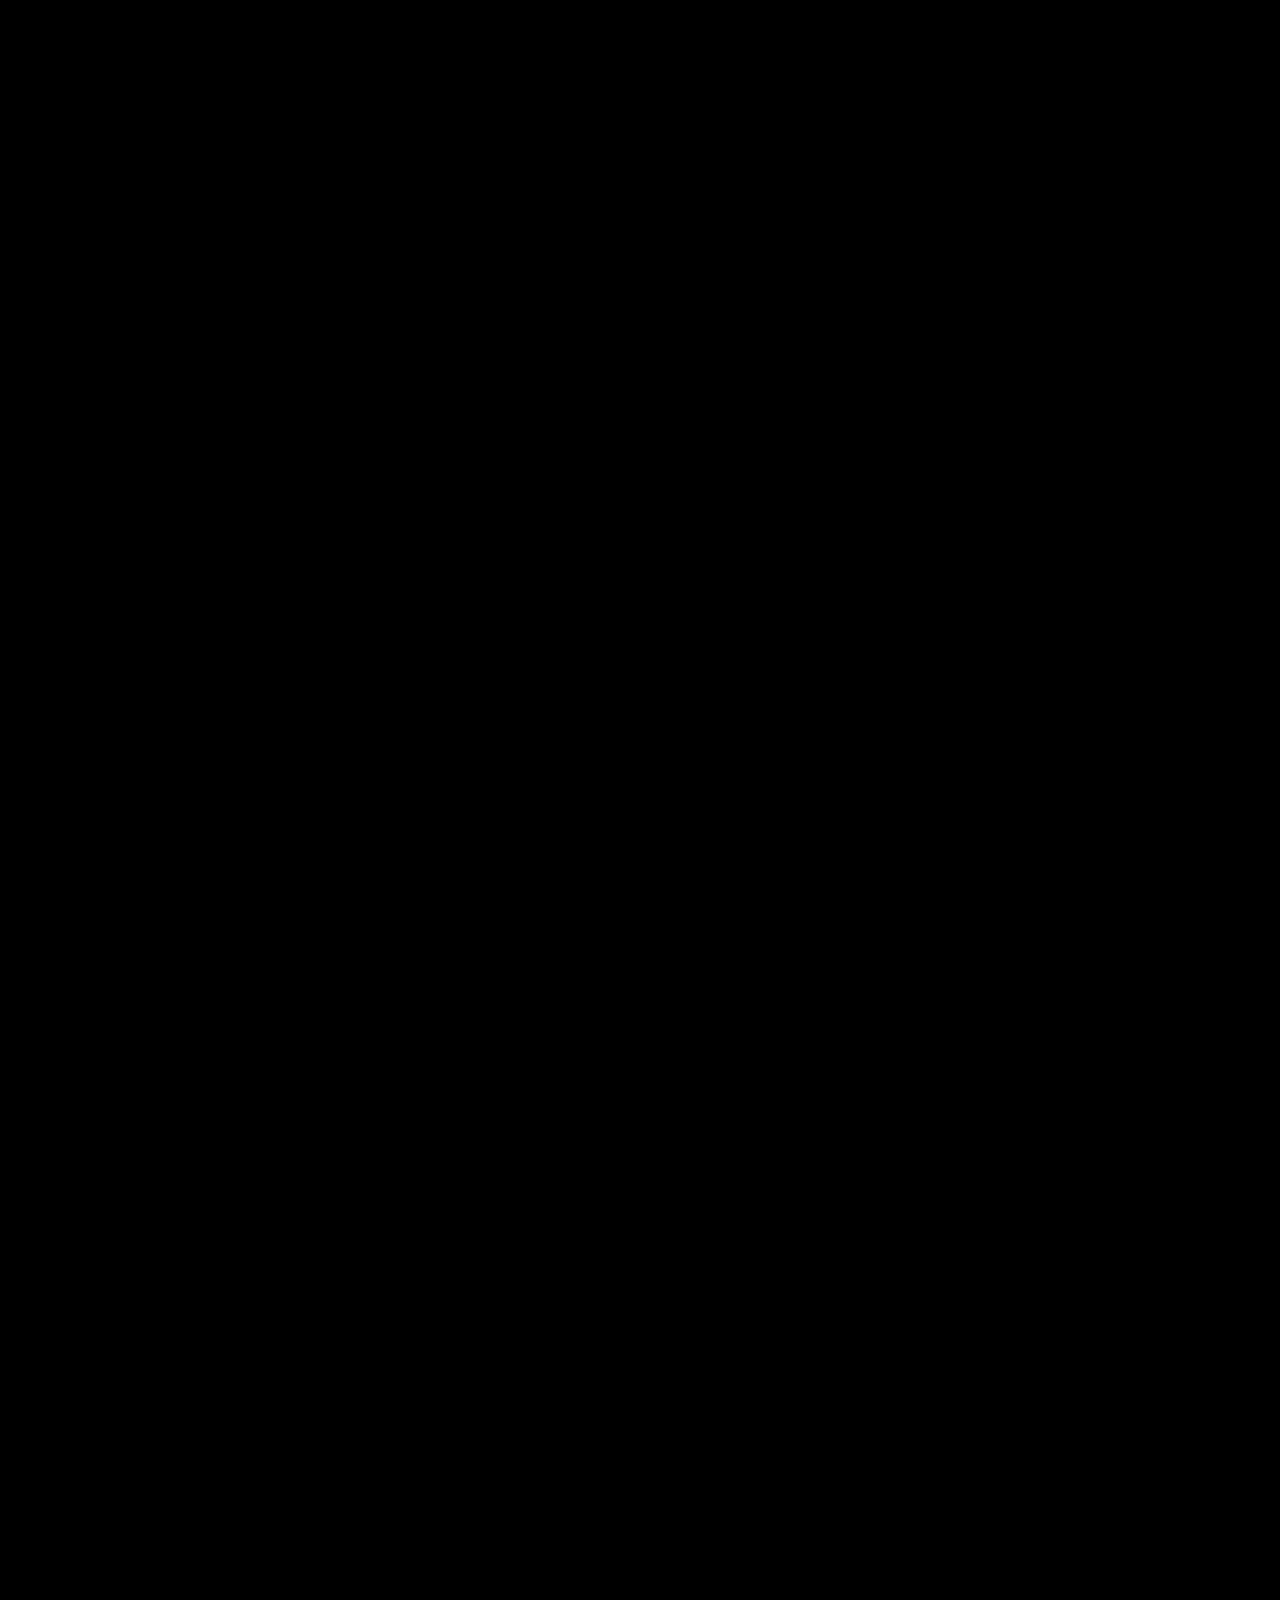
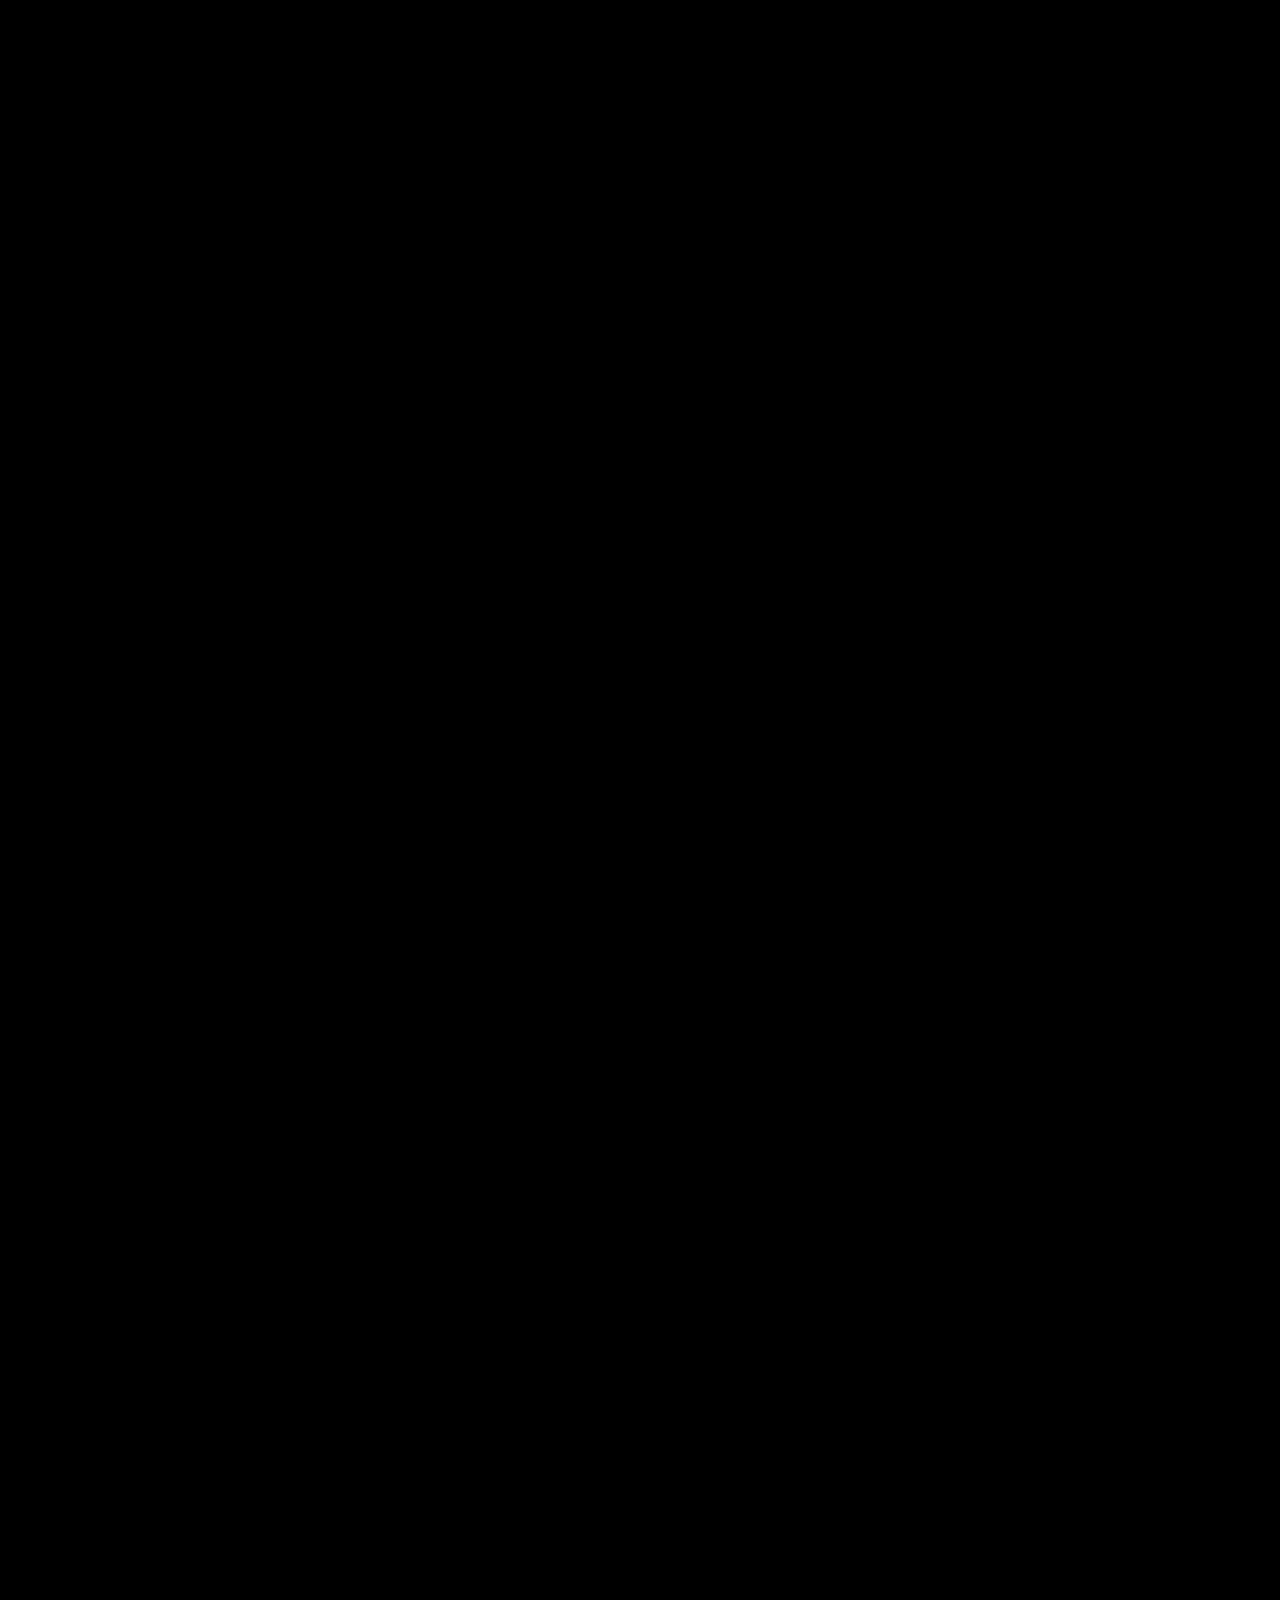
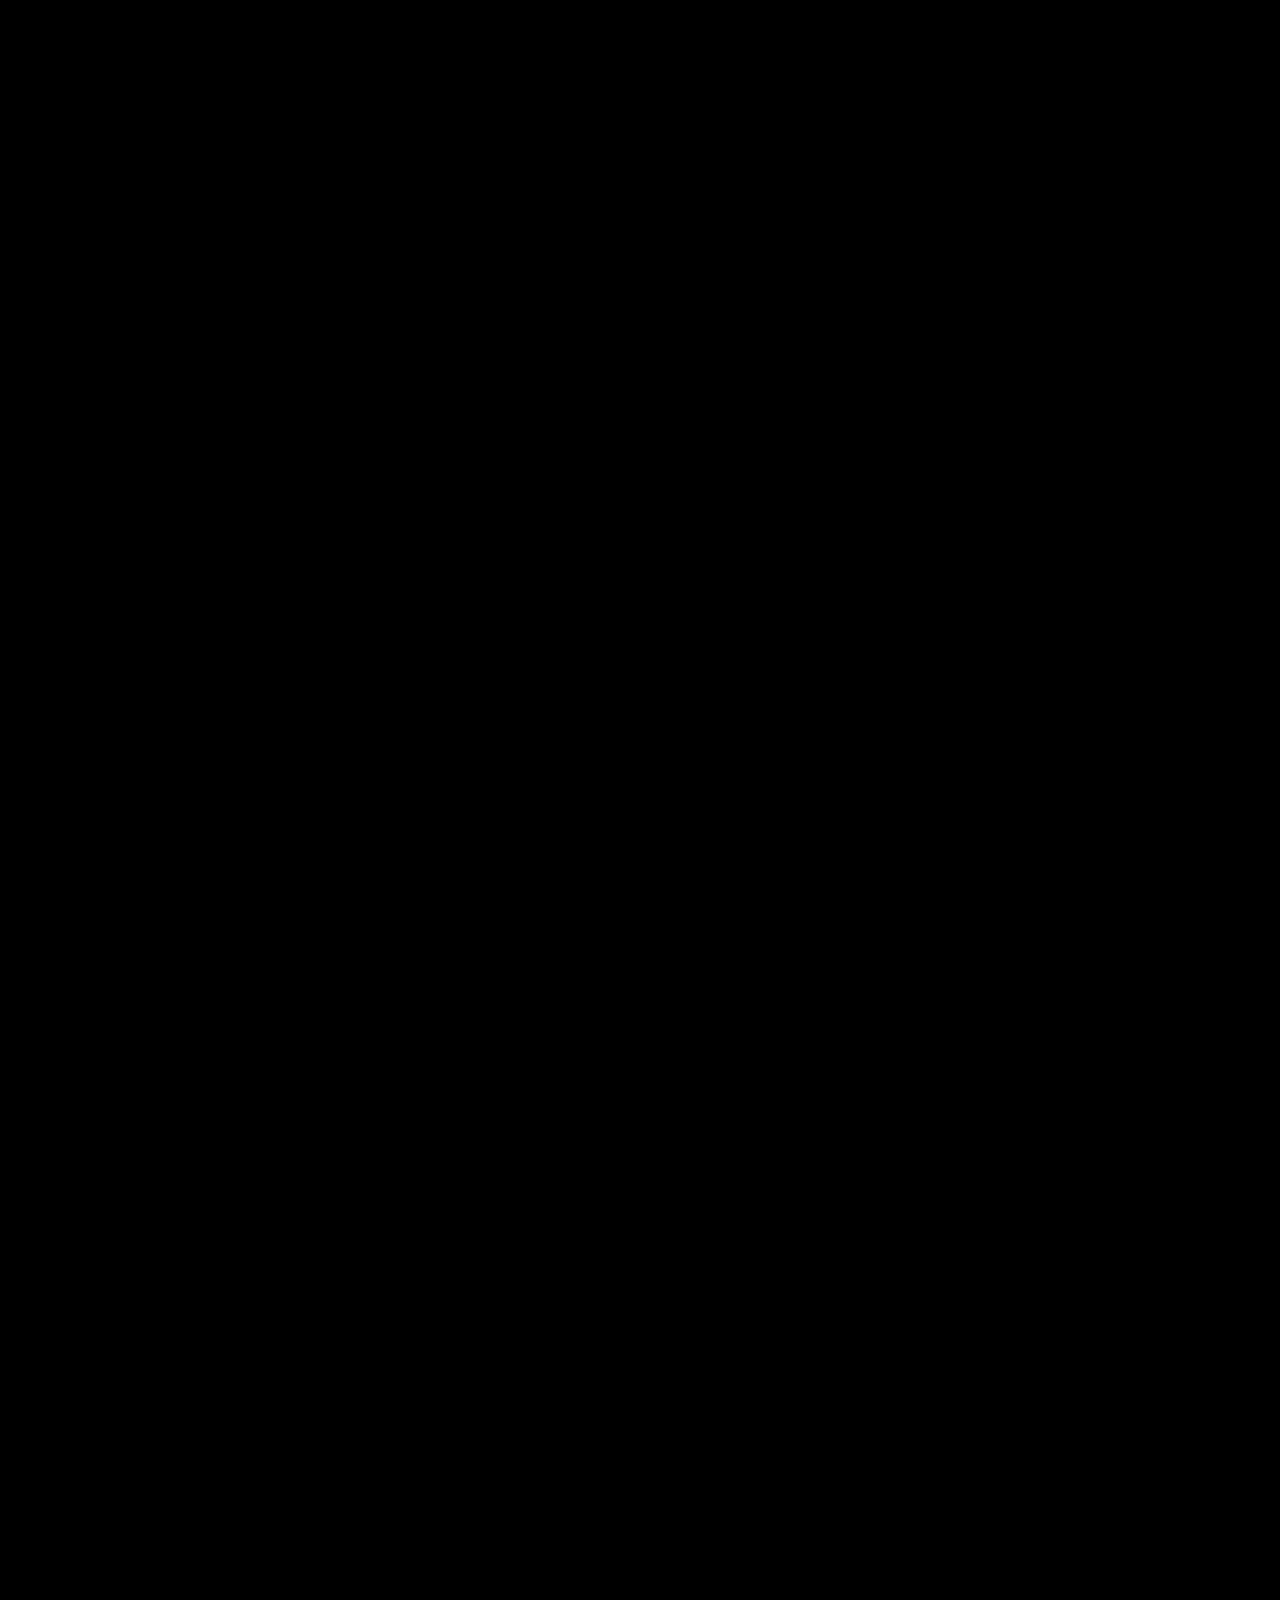
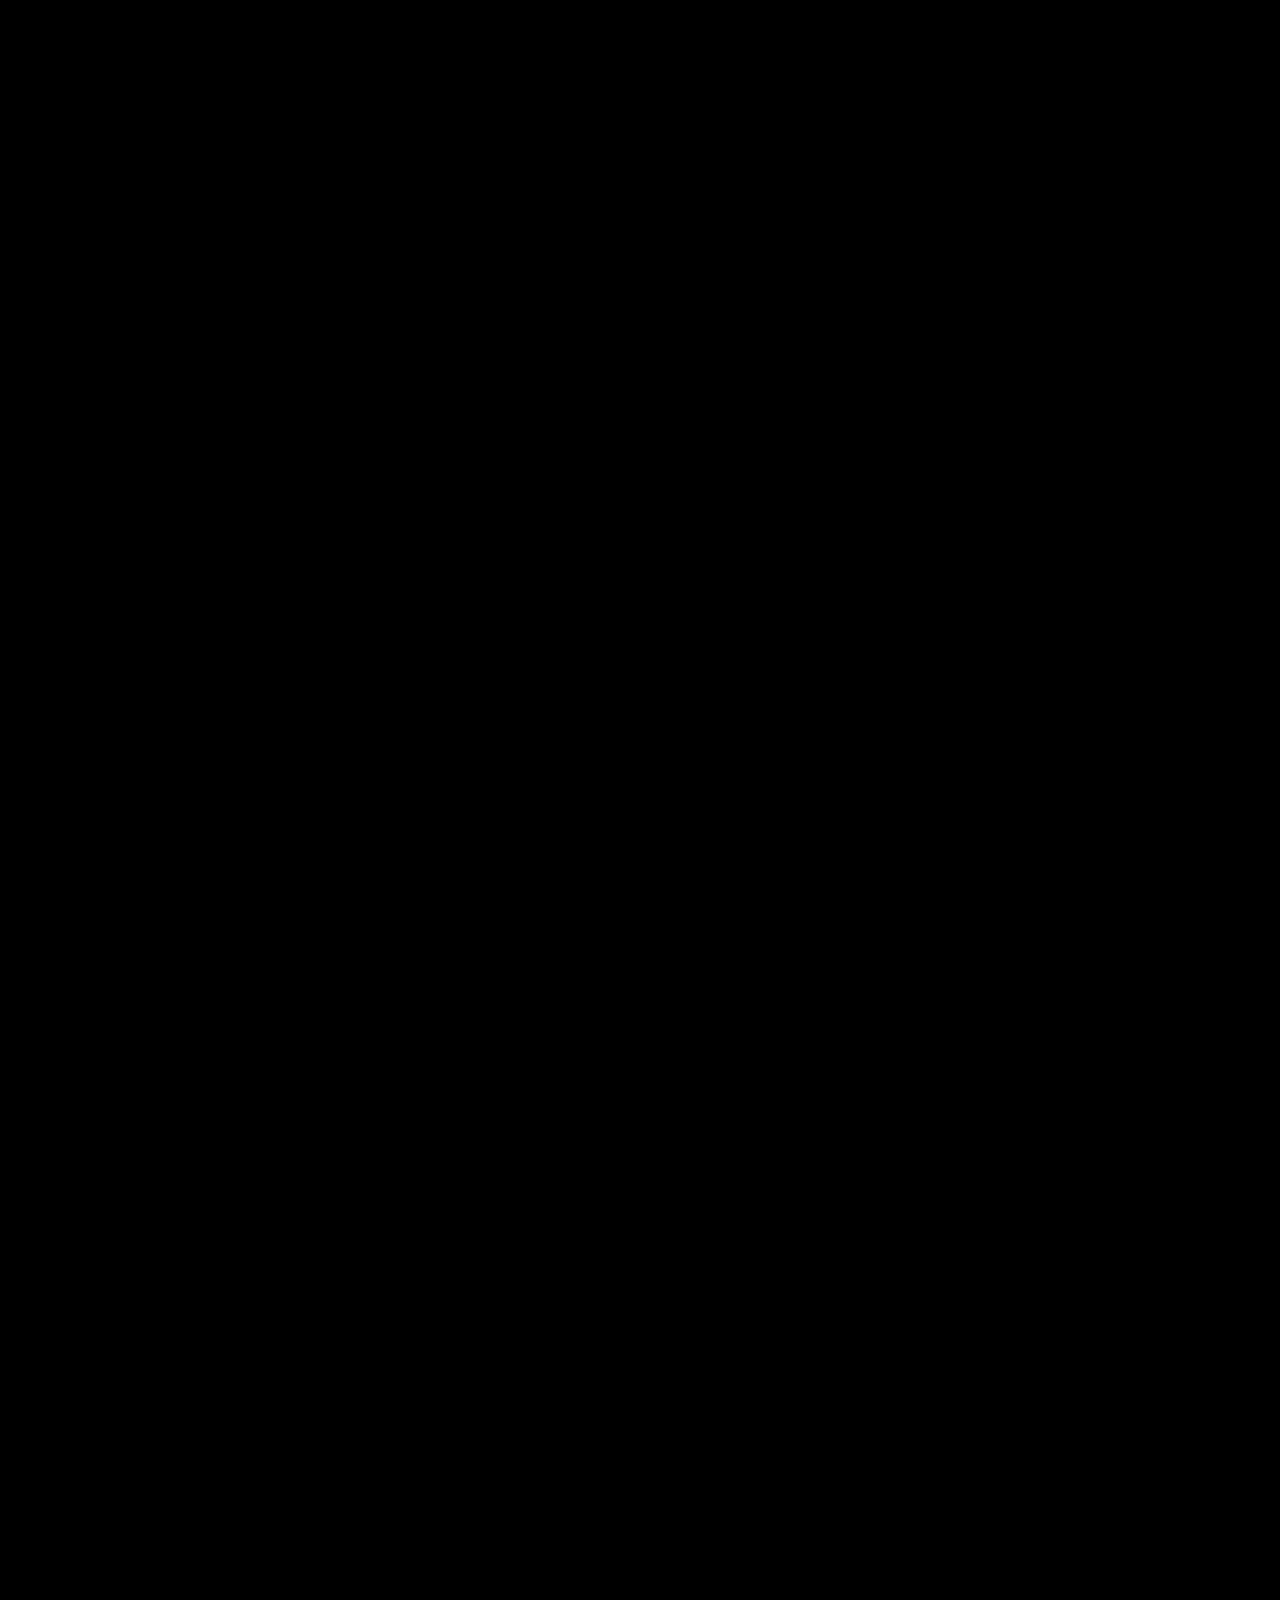
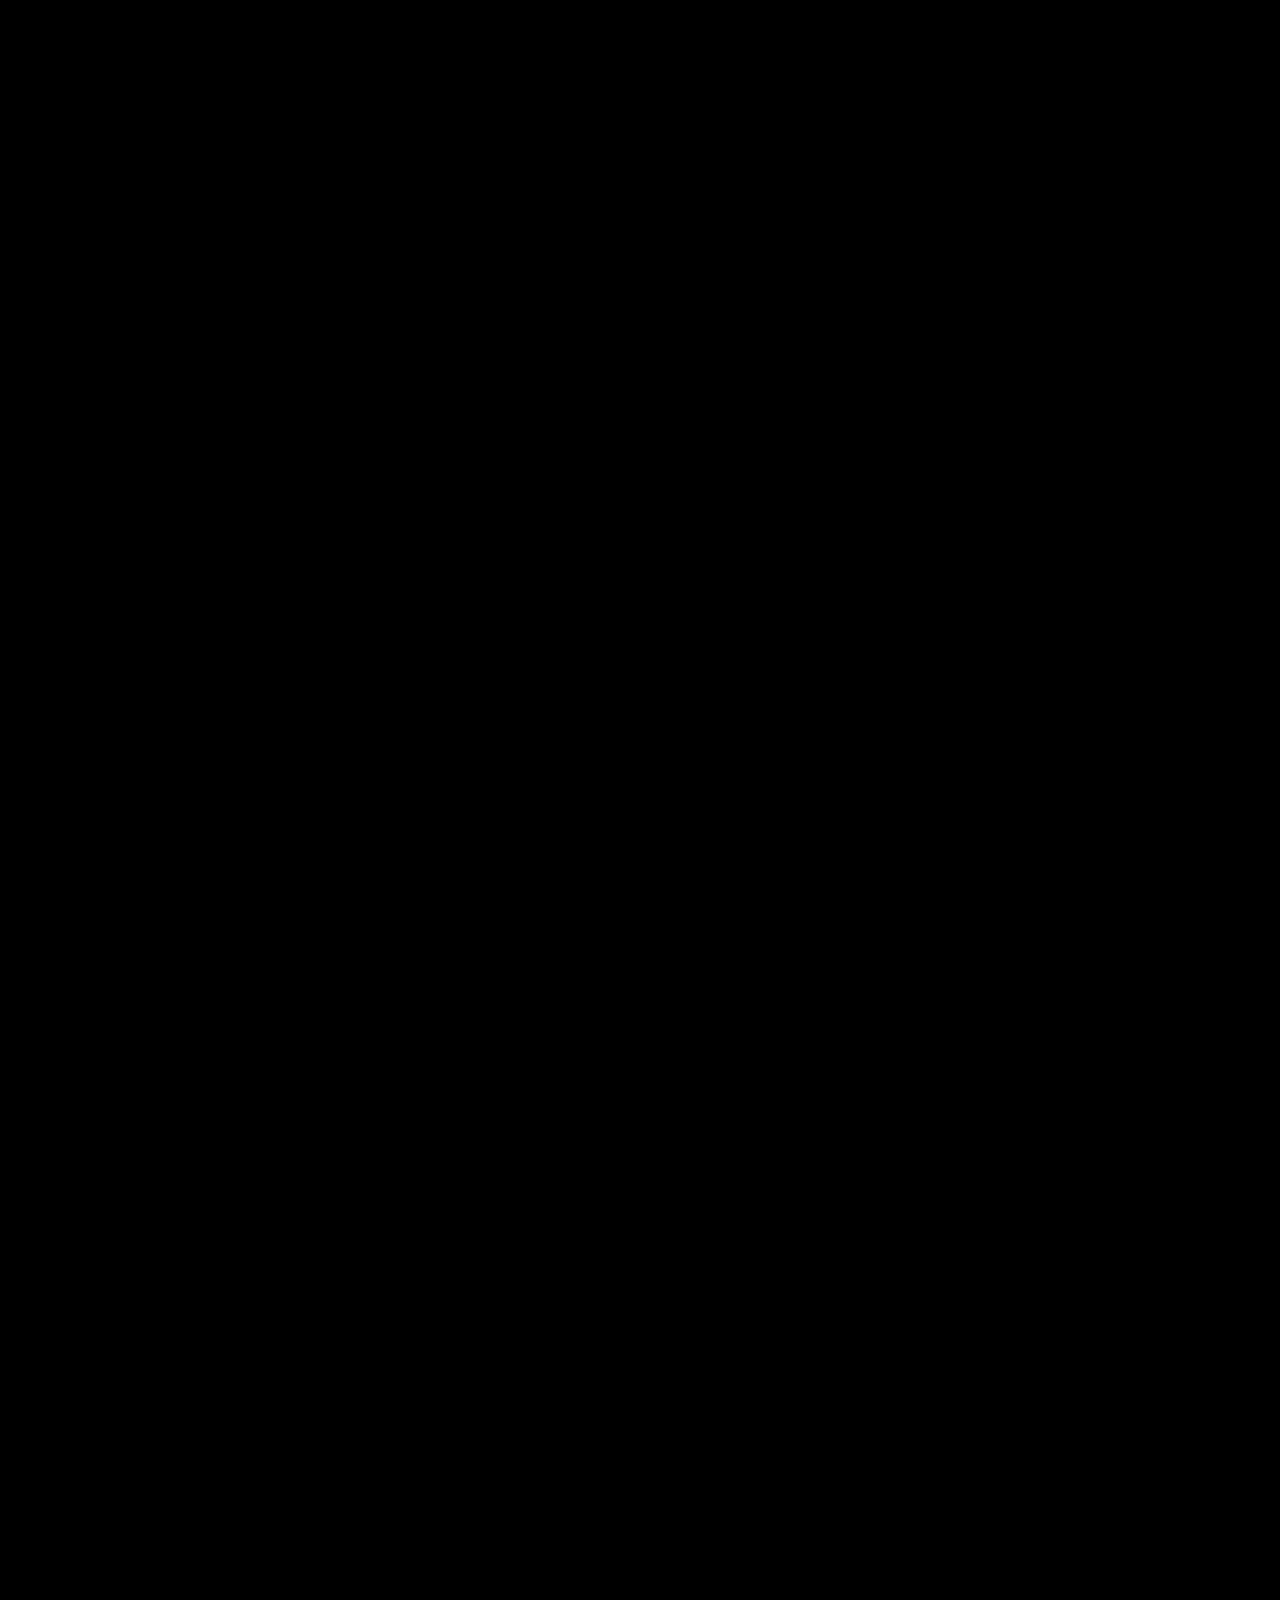
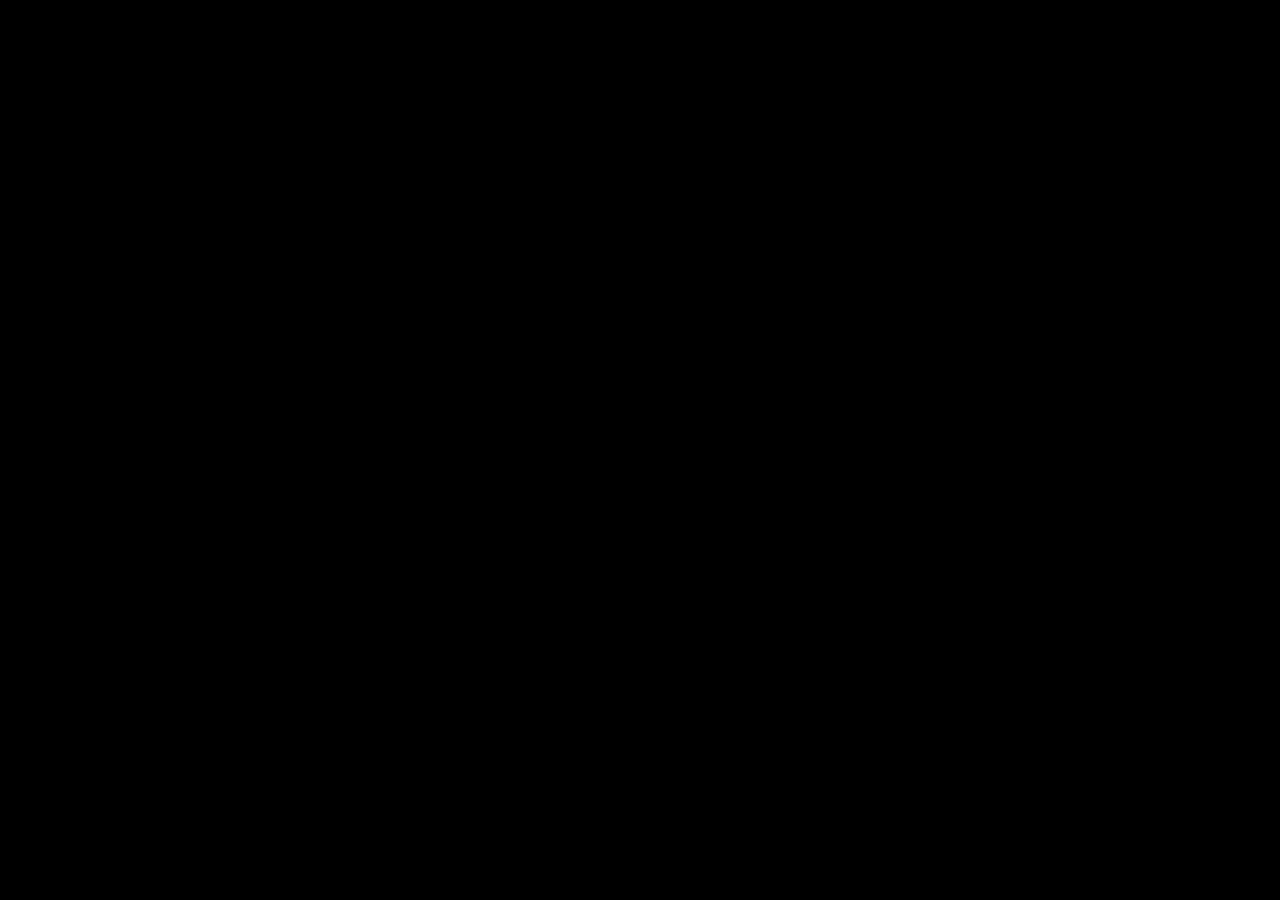
==== commit 8378a7dd: "Un-inlined images, sitemap, robots, llms.txt" ====
--- a/index.html
+++ b/index.html
@@ -103,7 +103,18 @@
 .hero-word .l:nth-child(2) span{animation-delay:.14s}
 @keyframes rise{to{transform:none}}
 @media(max-width:760px){
-  .hero-word{transform:translate(-16%,-50%)}
+  /* condensed + heavy, sitting higher on a phone */
+  .hero-word{
+    top:0;
+    font-size:clamp(4.3rem,19.5vw,10rem);
+    line-height:.82;
+    transform:translate(-16%,-50%);
+  }
+  /* BOLD carries the weight; BUILD sits slightly smaller above it */
+  .hero-word .l:first-child{font-size:.7em;font-weight:800;letter-spacing:-.022em}
+  .hero-word .gdot{display:inline-block;width:.15em;height:.15em;border-radius:50%;
+    background:var(--red);vertical-align:.45em;margin-right:.14em}
+  .hero-word .l:nth-child(2){font-weight:900;letter-spacing:-.035em}
   .hero-mark{transform:translate(28%,-50%)}
 }
 .hero-mark{
@@ -510,8 +521,10 @@
 }
 @media(max-width:760px){
   /* hero copy left, circle stays centred */
-  .hero{align-items:stretch;padding-bottom:4.2rem}
+  .hero{align-items:stretch;padding-top:9.5rem;padding-bottom:2rem}
   .hero-stage{margin:0 auto}
+  /* start where BOLD starts: the stage edge, minus BOLD's 16% left bleed */
+  .hero-line,.hero-sub{padding-left:max(0px,calc((100% - min(460px,66vw))/2 - 8.64vw));padding-right:0}
   .hero-line{text-align:left;max-width:none;margin-top:2.4rem}
   .hero-sub{text-align:left}
 
@@ -602,7 +615,7 @@
     <!-- Swap this image for your portrait when ready: keep it landscape, at least 1600px wide -->
     <div class="hero-img"><img id="heroPhoto" src="assets/inline-1.jpg" alt="Diyoh Shiloh, product developer and brand designer" fetchpriority="high"></div>
     <div class="hero-word" aria-label="Build Bold">
-      <span class="l"><span>BUILD</span></span>
+      <span class="l"><span><span class="gdot"></span>Build</span></span>
       <span class="l"><span>BOLD</span></span>
     </div>
     <div class="hero-mark serif" aria-hidden="true">S</div>
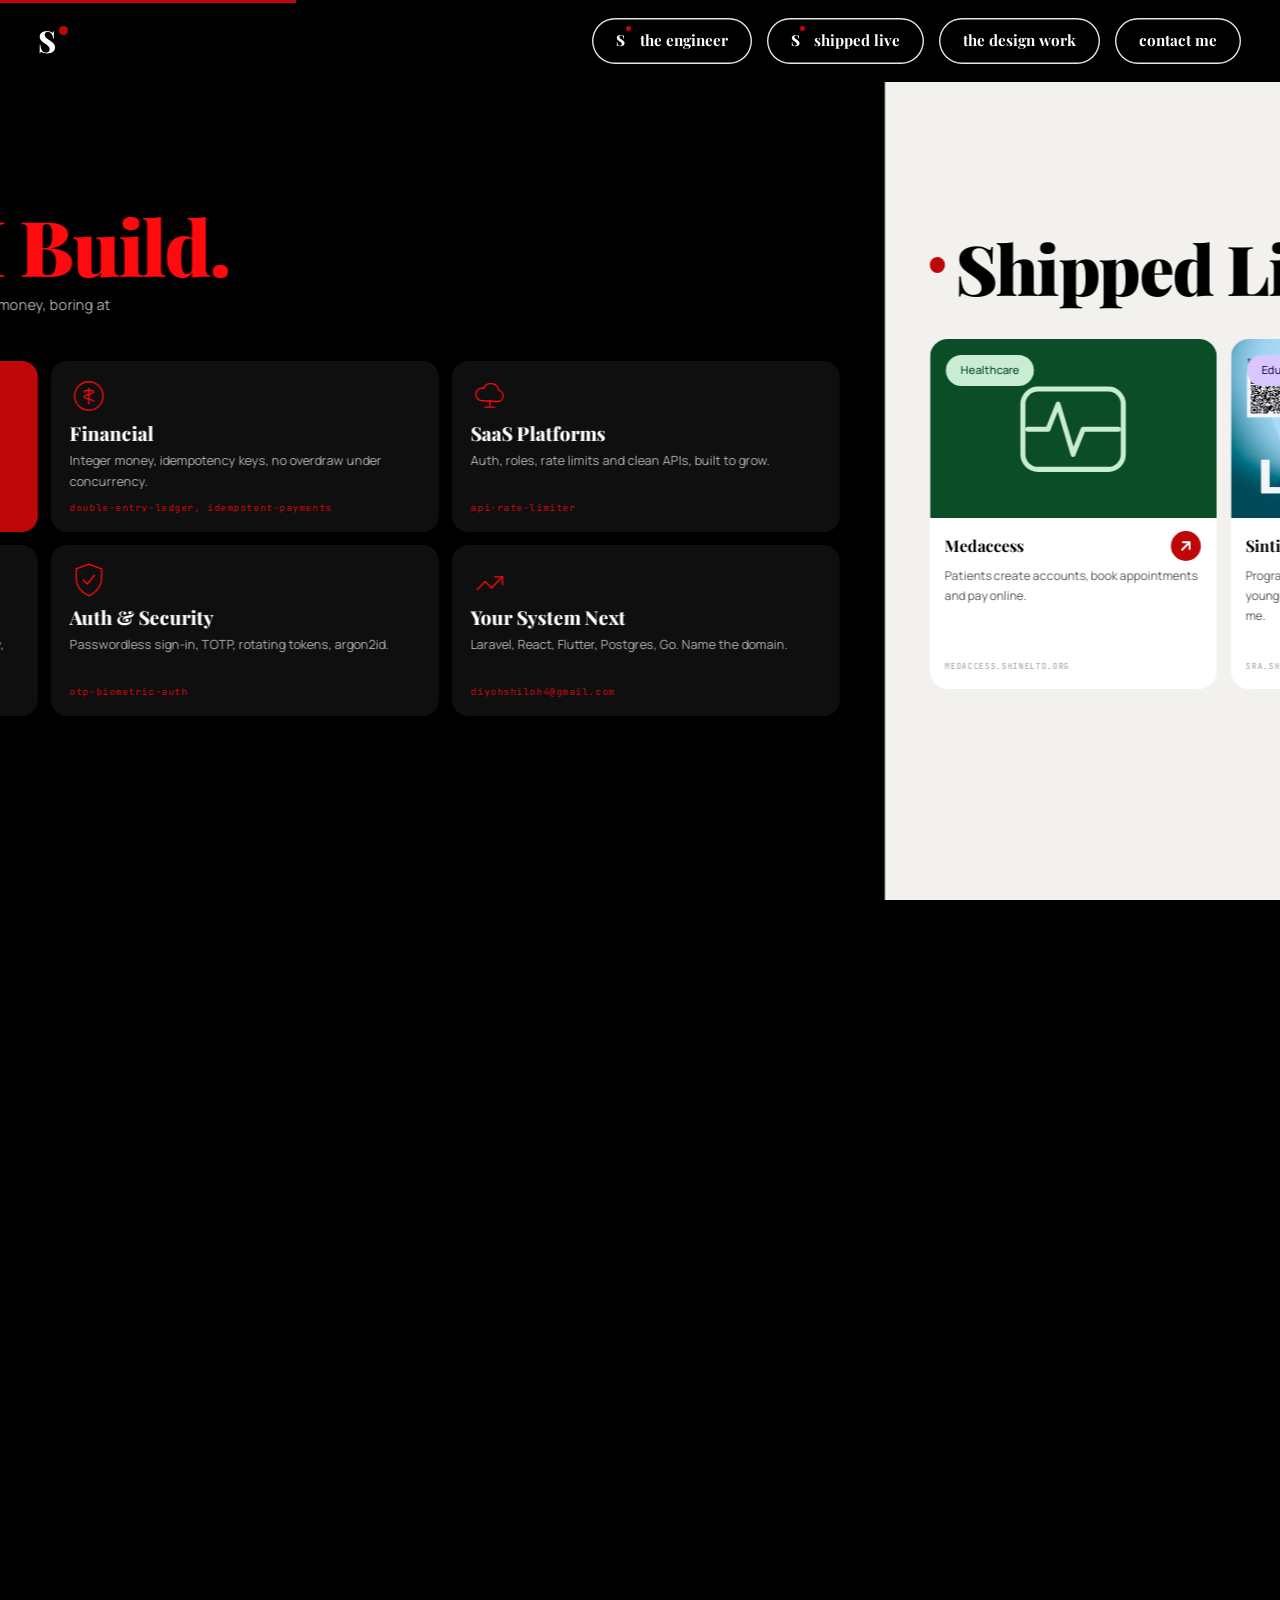
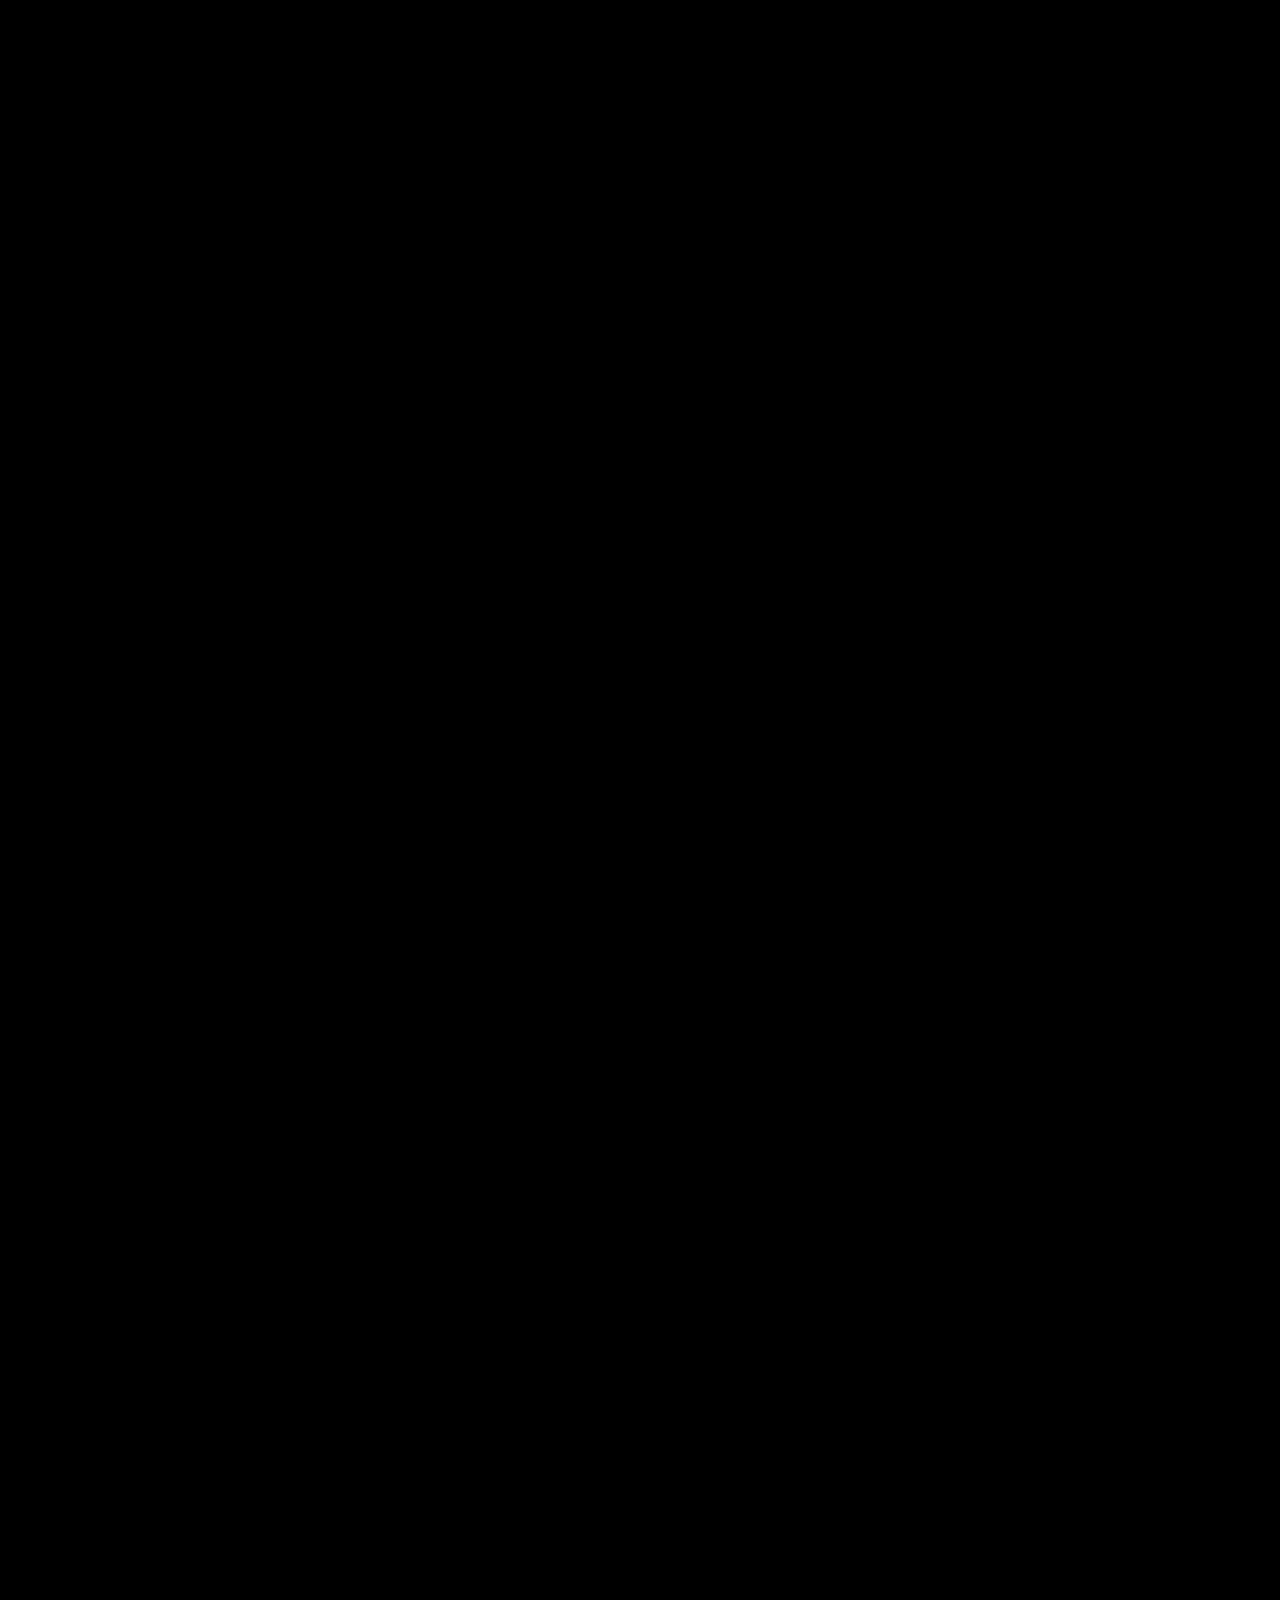
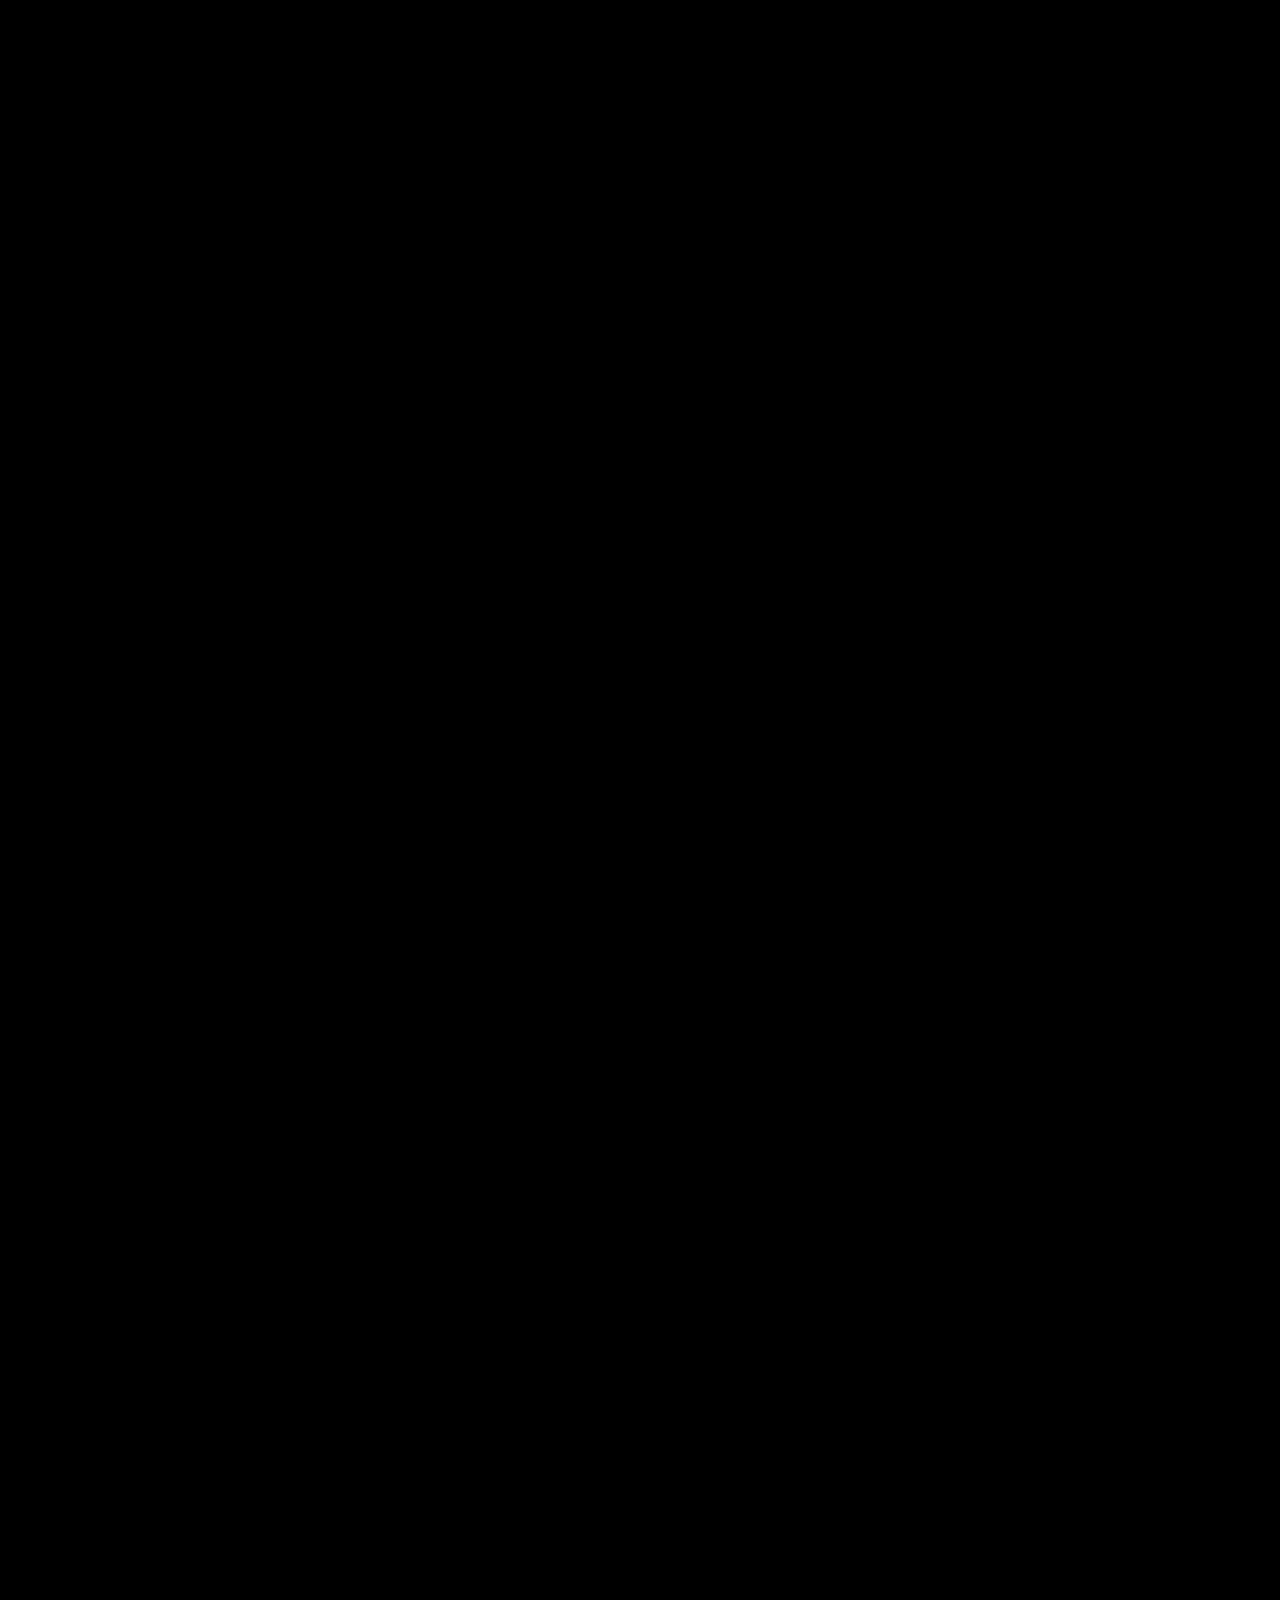
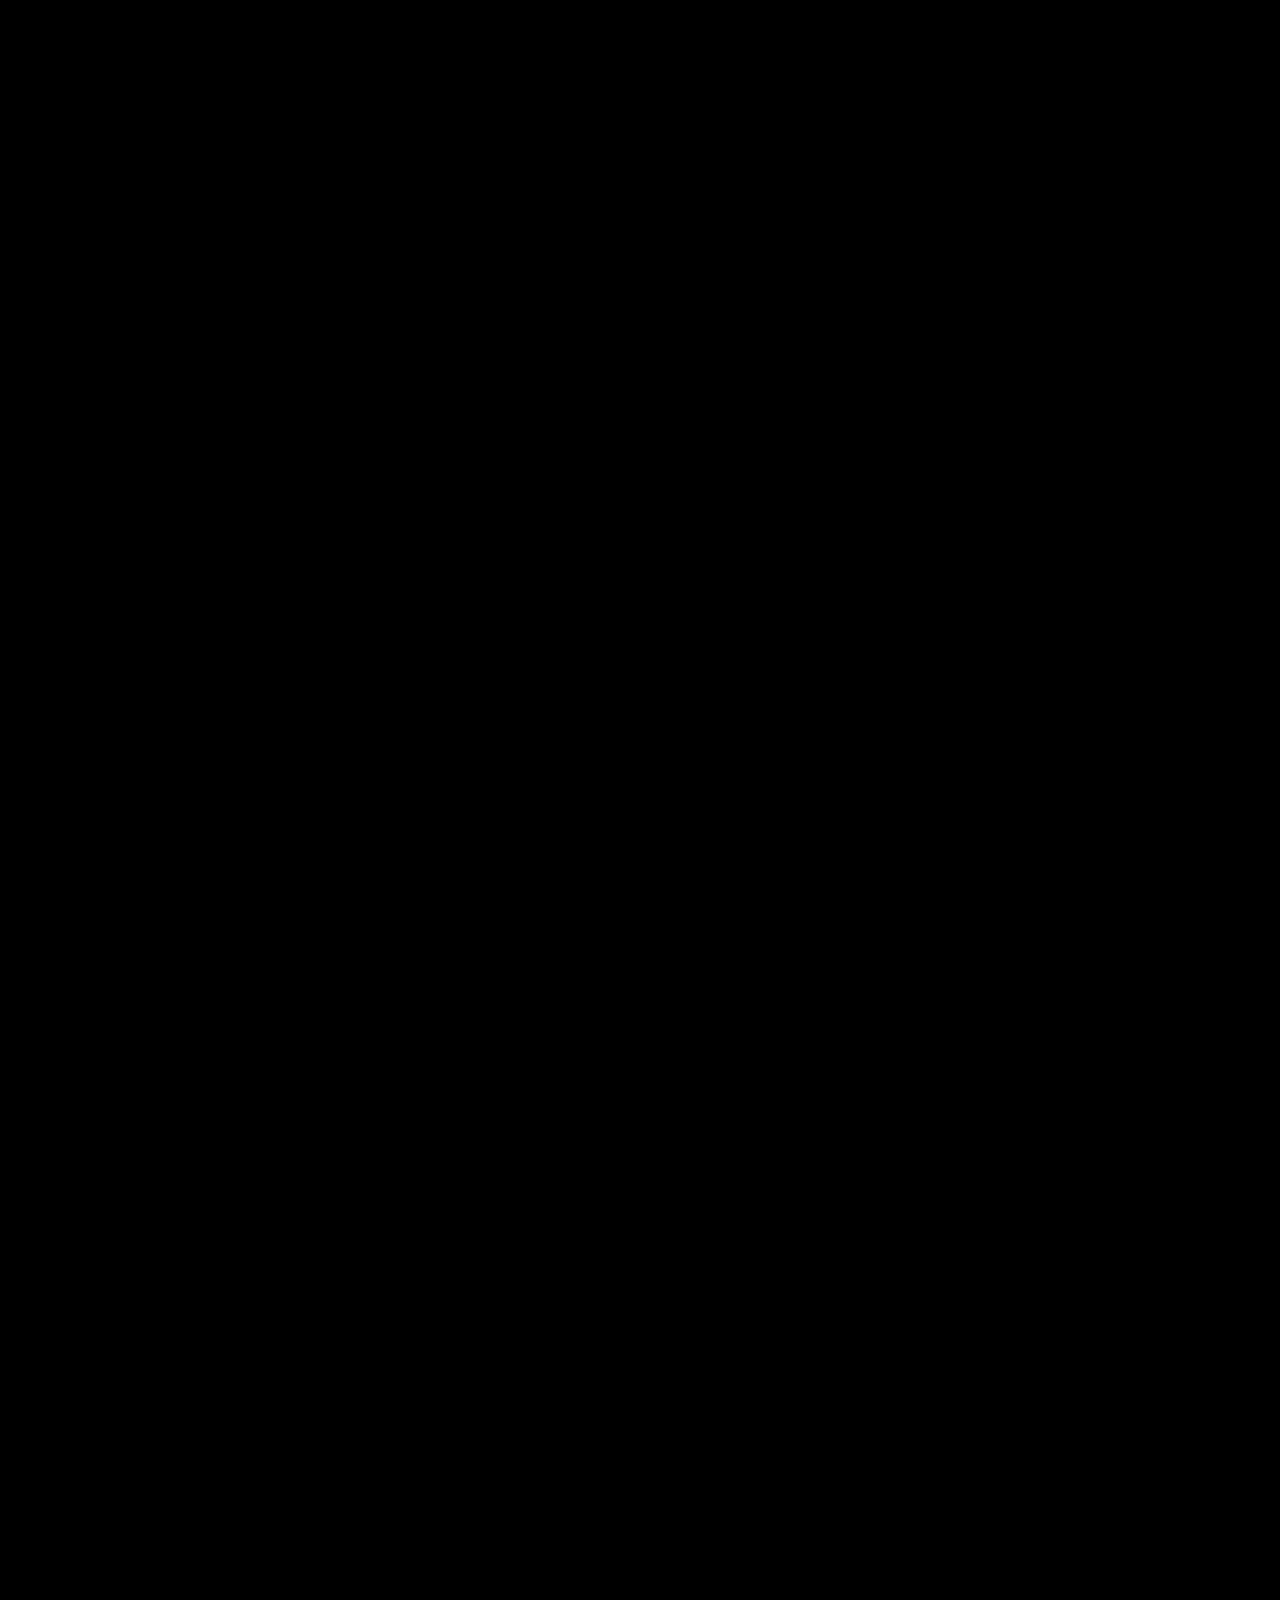
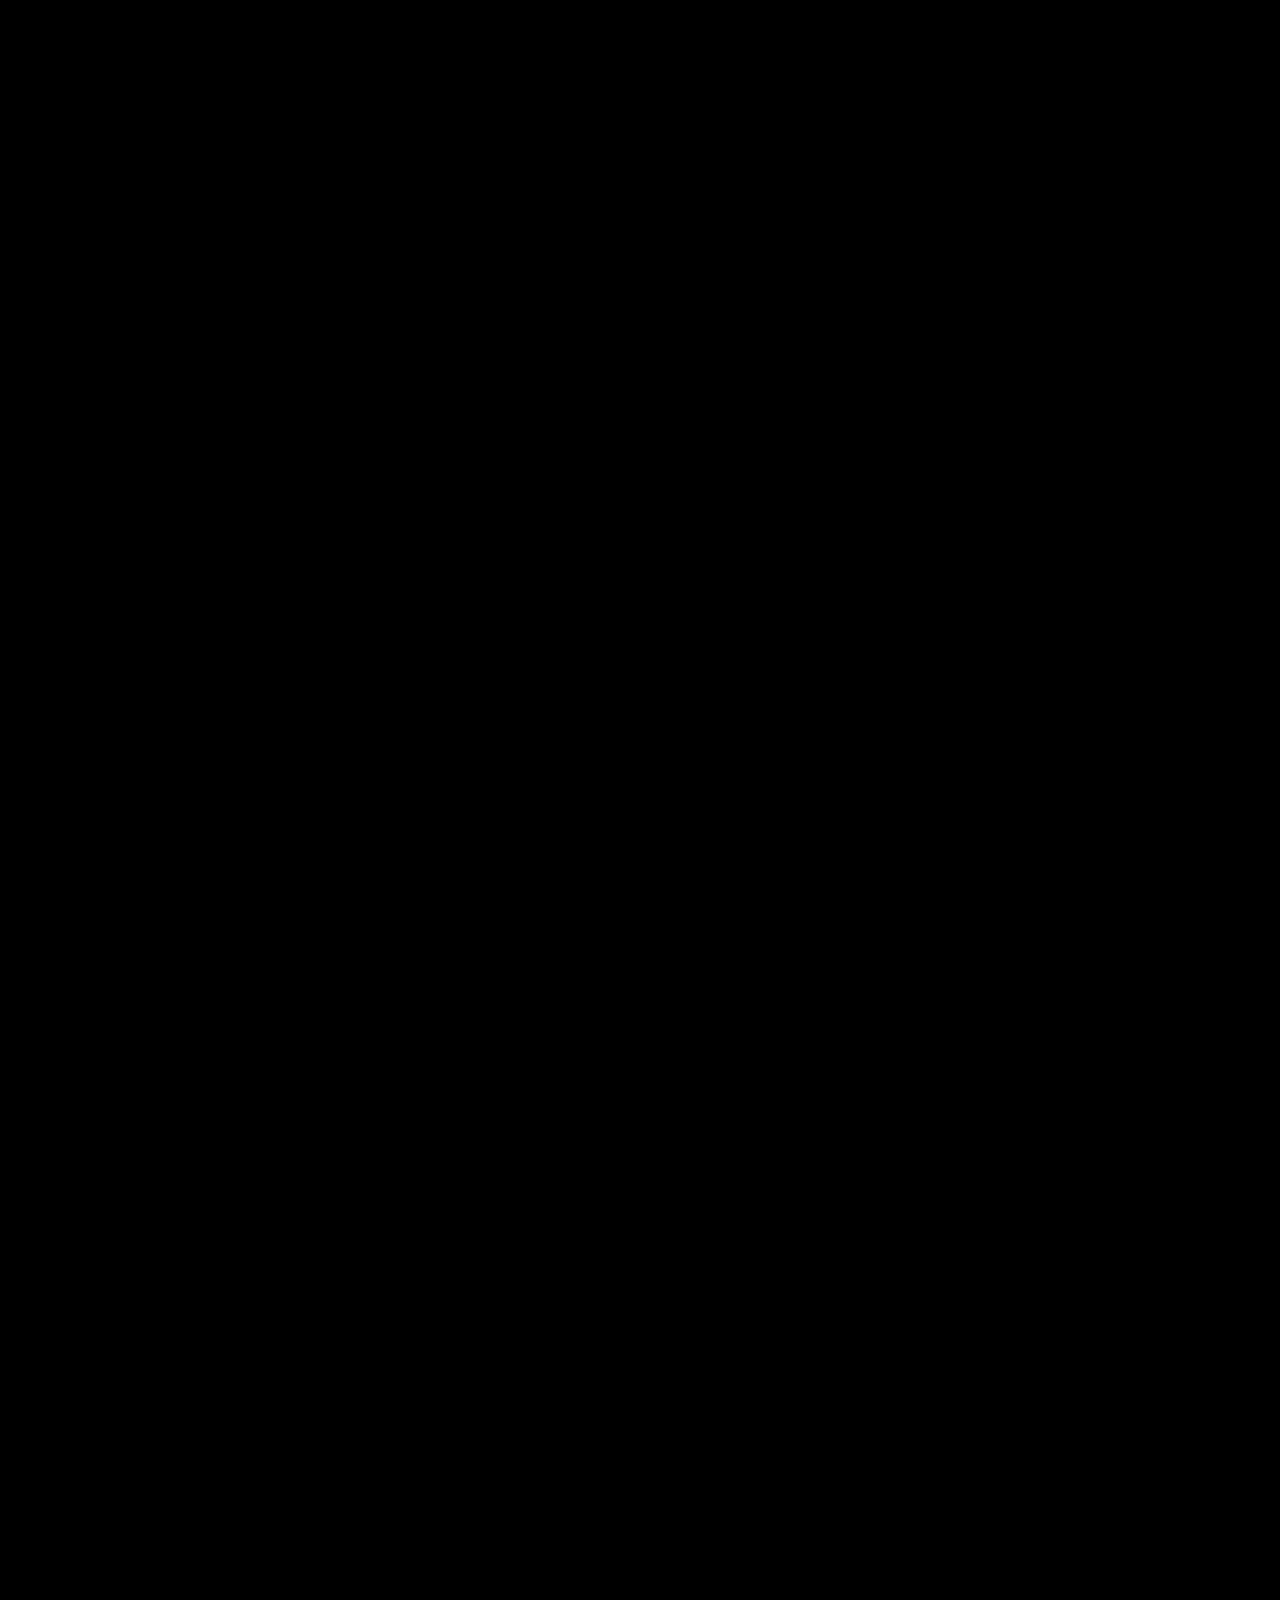
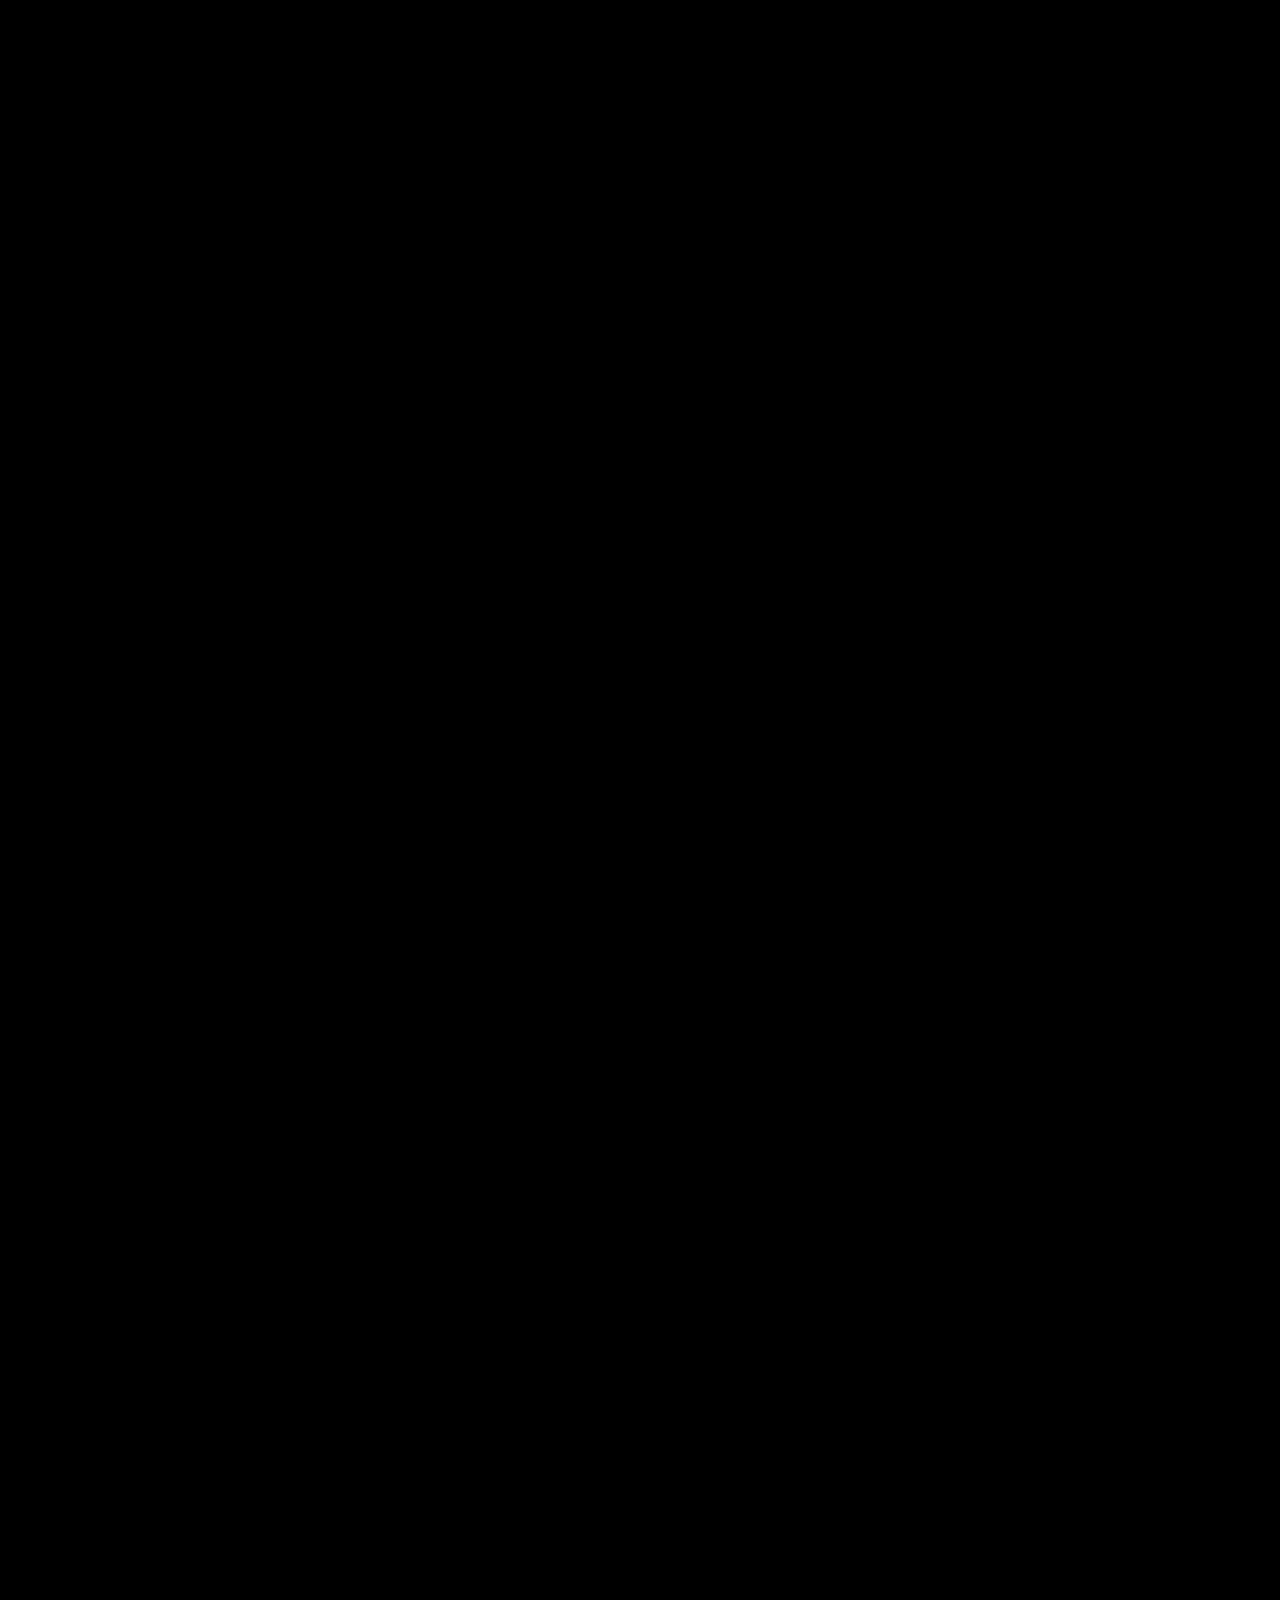
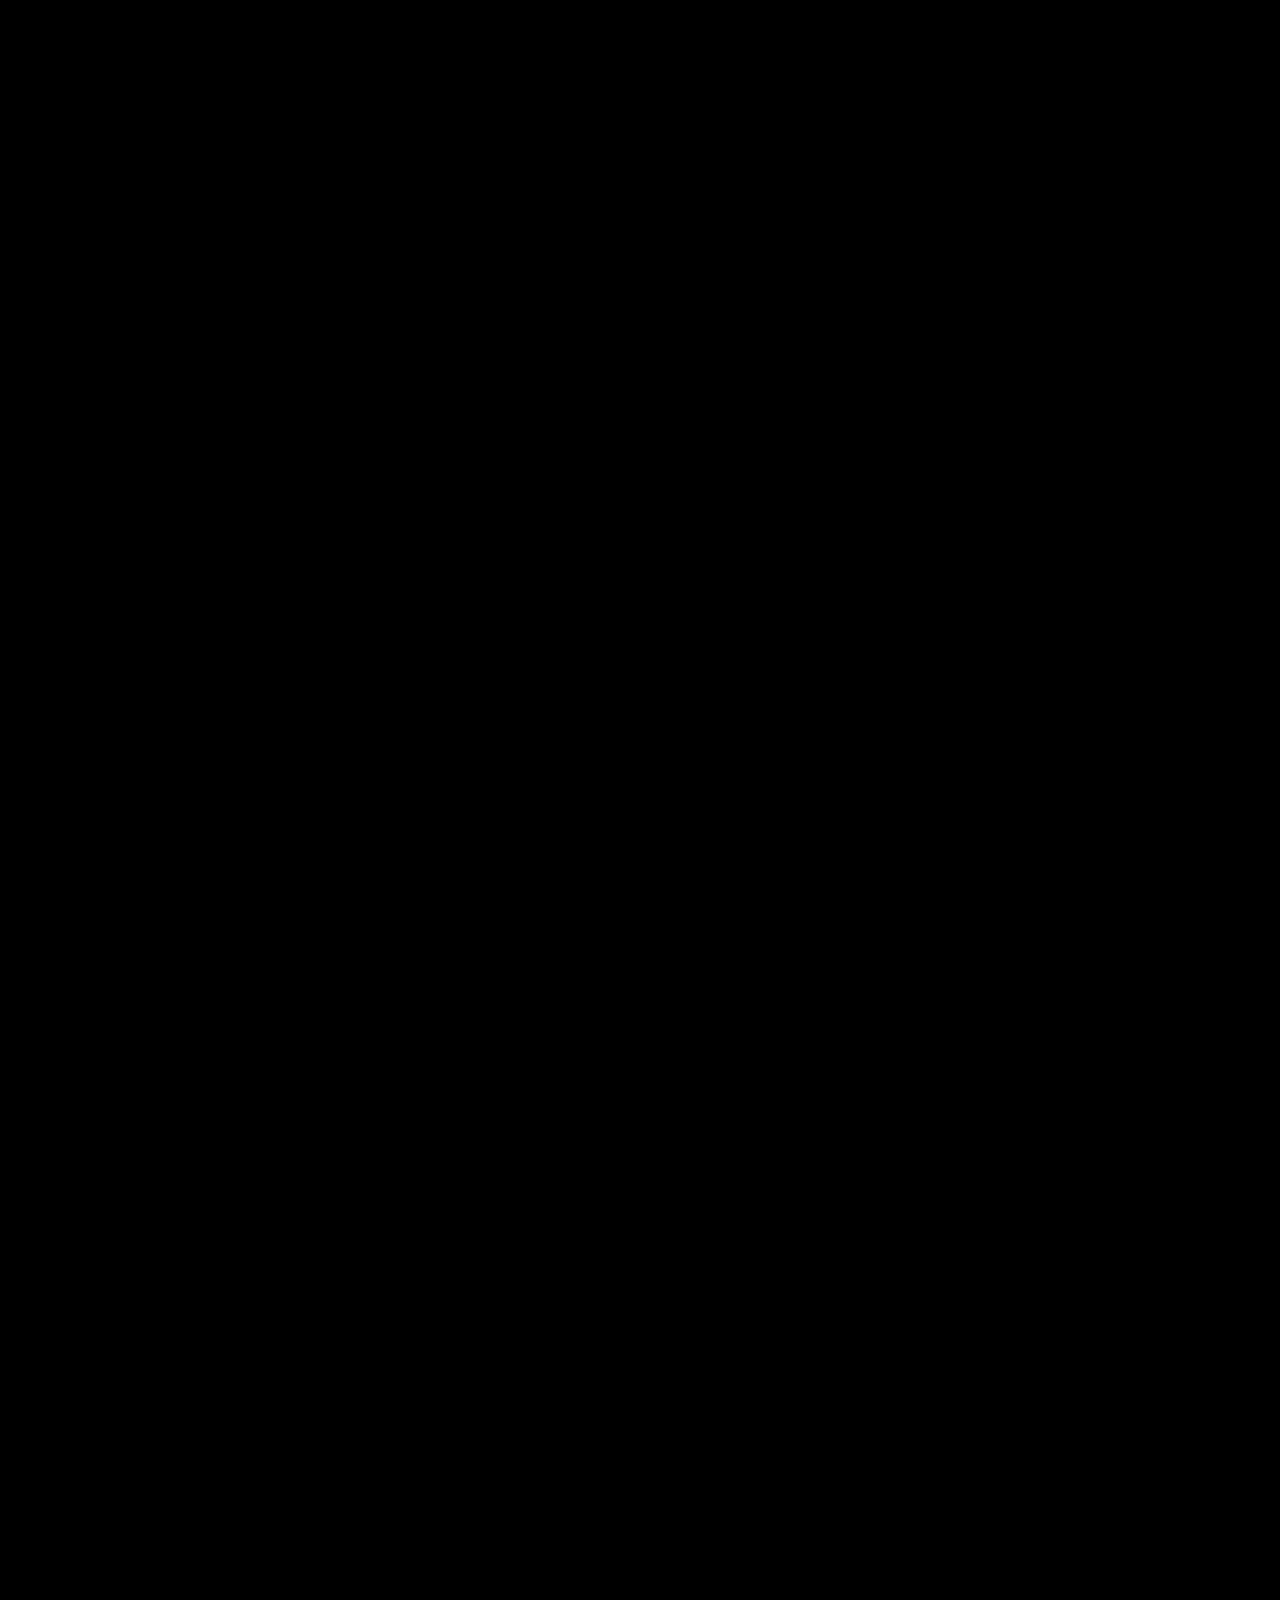
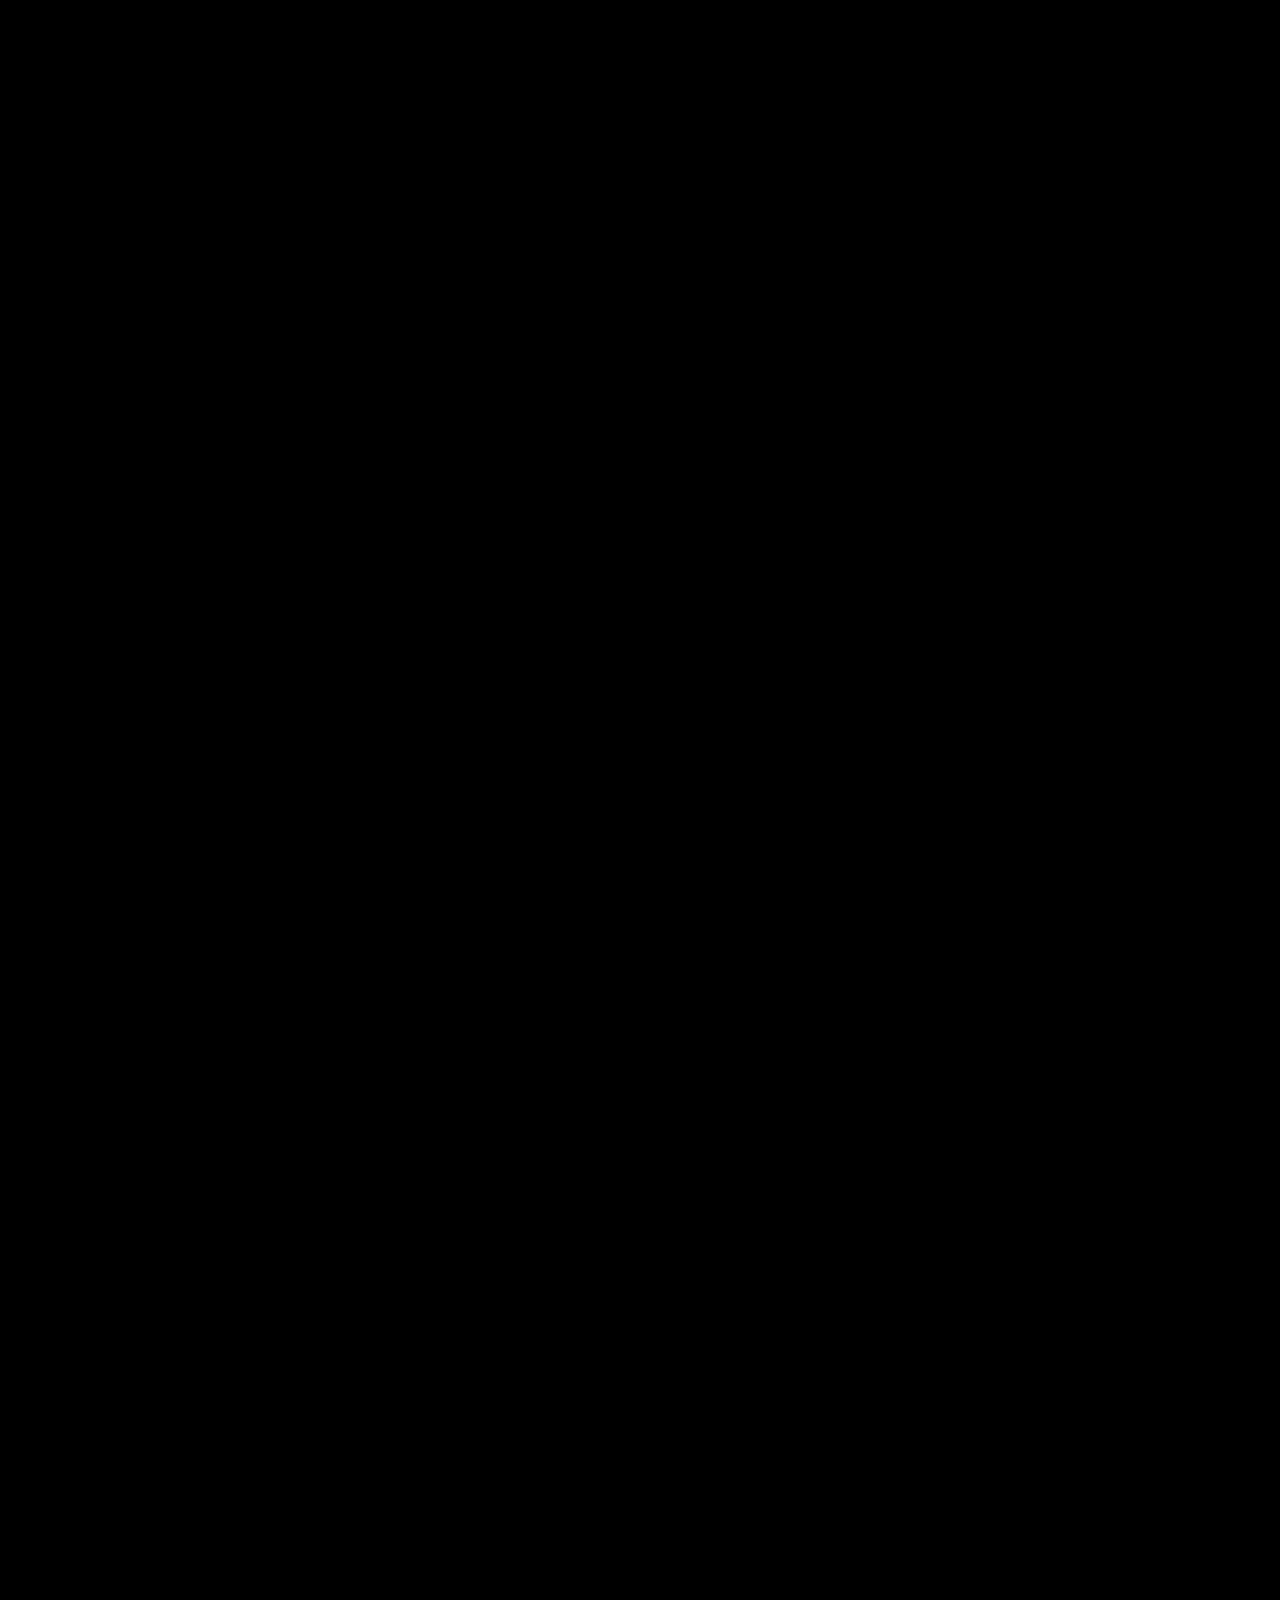
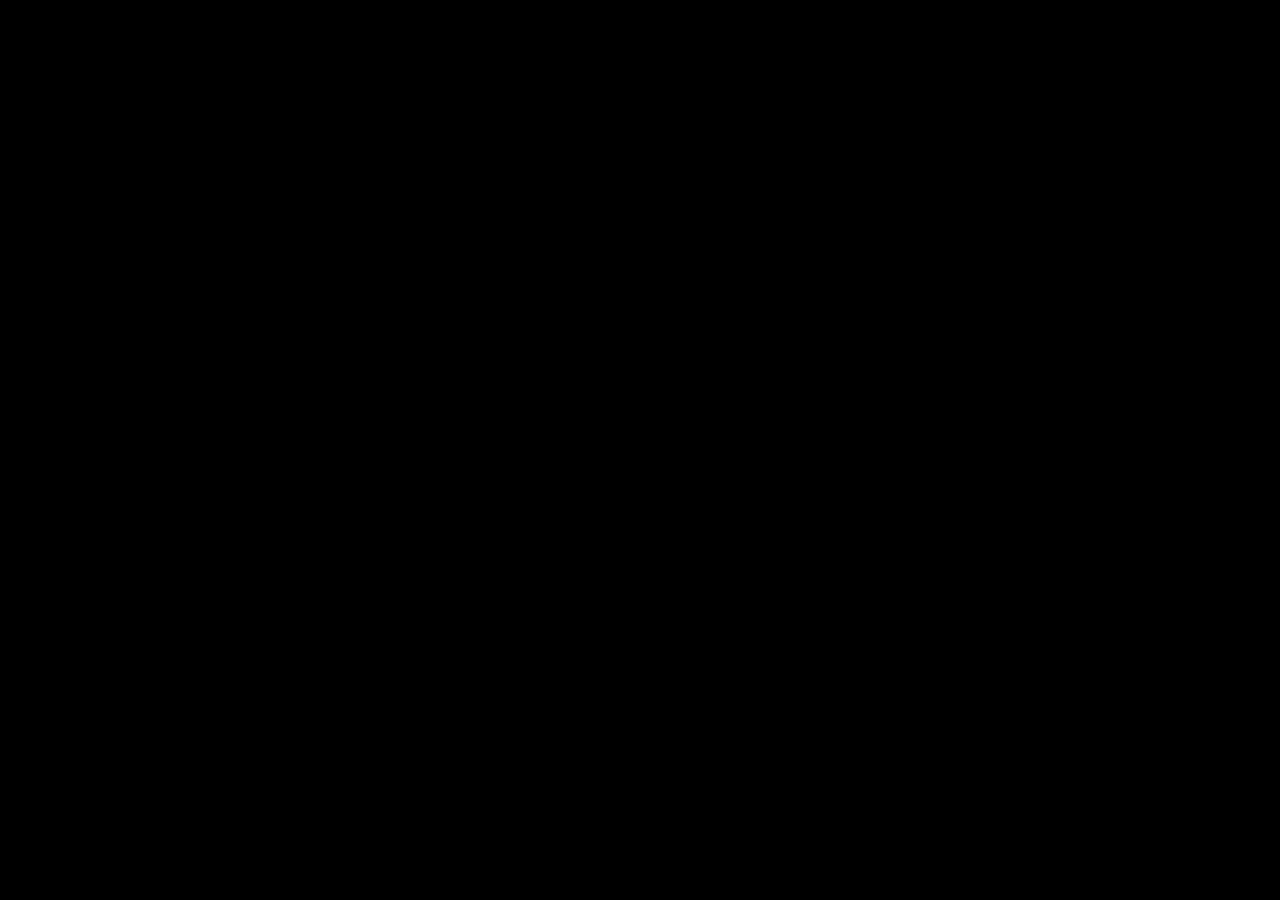
==== commit 0be0277d: "Un-inlined images, sitemap, robots, llms.txt" ====
--- a/index.html
+++ b/index.html
@@ -243,6 +243,16 @@
 html.hs .off-clock{margin-top:1rem;font-size:.84rem}
 @media(max-width:900px){.pers-grid{grid-template-columns:1fr}}
 
+
+/* ---- A Bold Personality runs dark, restoring light/dark alternation ---- */
+#personality{background:var(--black);color:var(--white)}
+#personality .g-title{color:var(--white)}
+#personality .trait{border-color:rgba(255,255,255,.42);color:var(--white)}
+#personality .trait.on{border-color:transparent}
+#personality .trait.on.c1{background:var(--red-2);color:#fff}
+#personality .pers-note{color:rgba(255,255,255,.68)}
+#personality .off-clock{color:rgba(255,255,255,.6)}
+#personality .off-clock span{color:var(--red-2)}
 
 /* ============ ACCORDION (leadership) ============ */
 .acc{border-top:1px solid rgba(0,0,0,.16)}
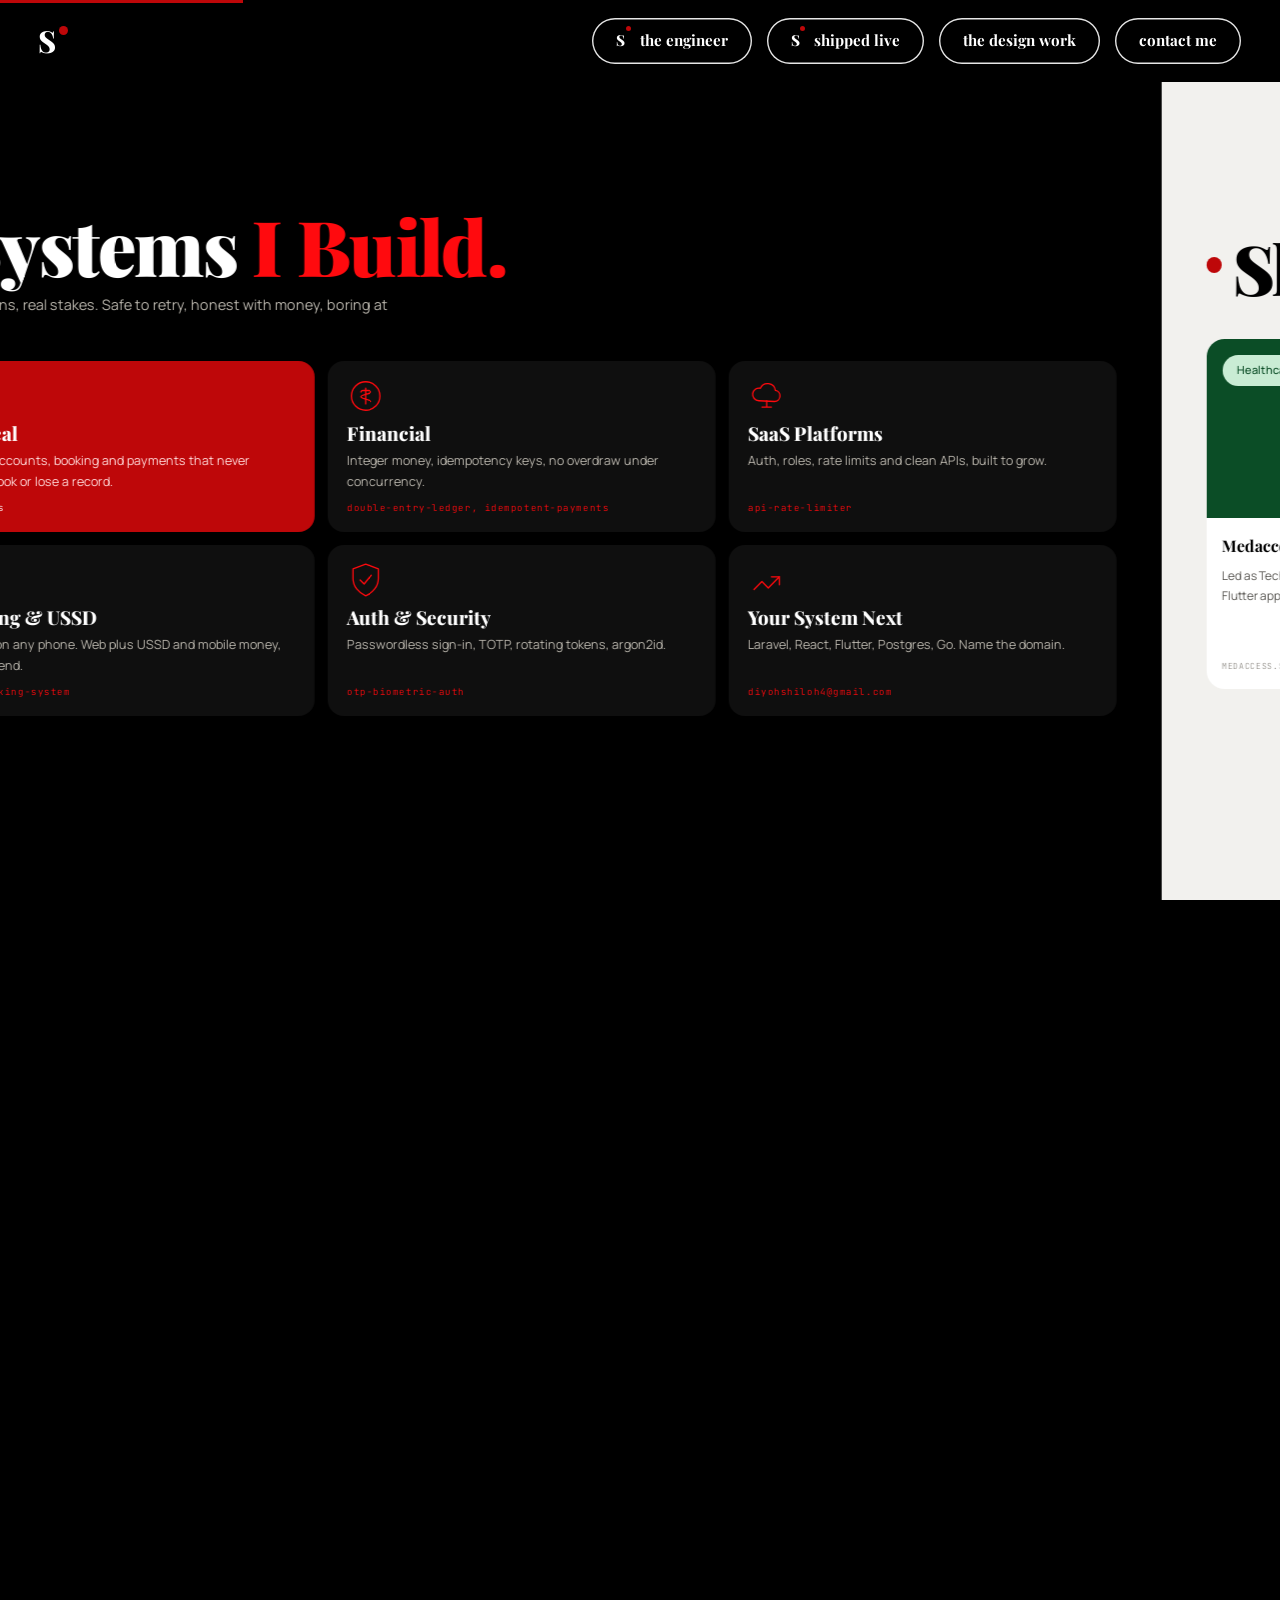
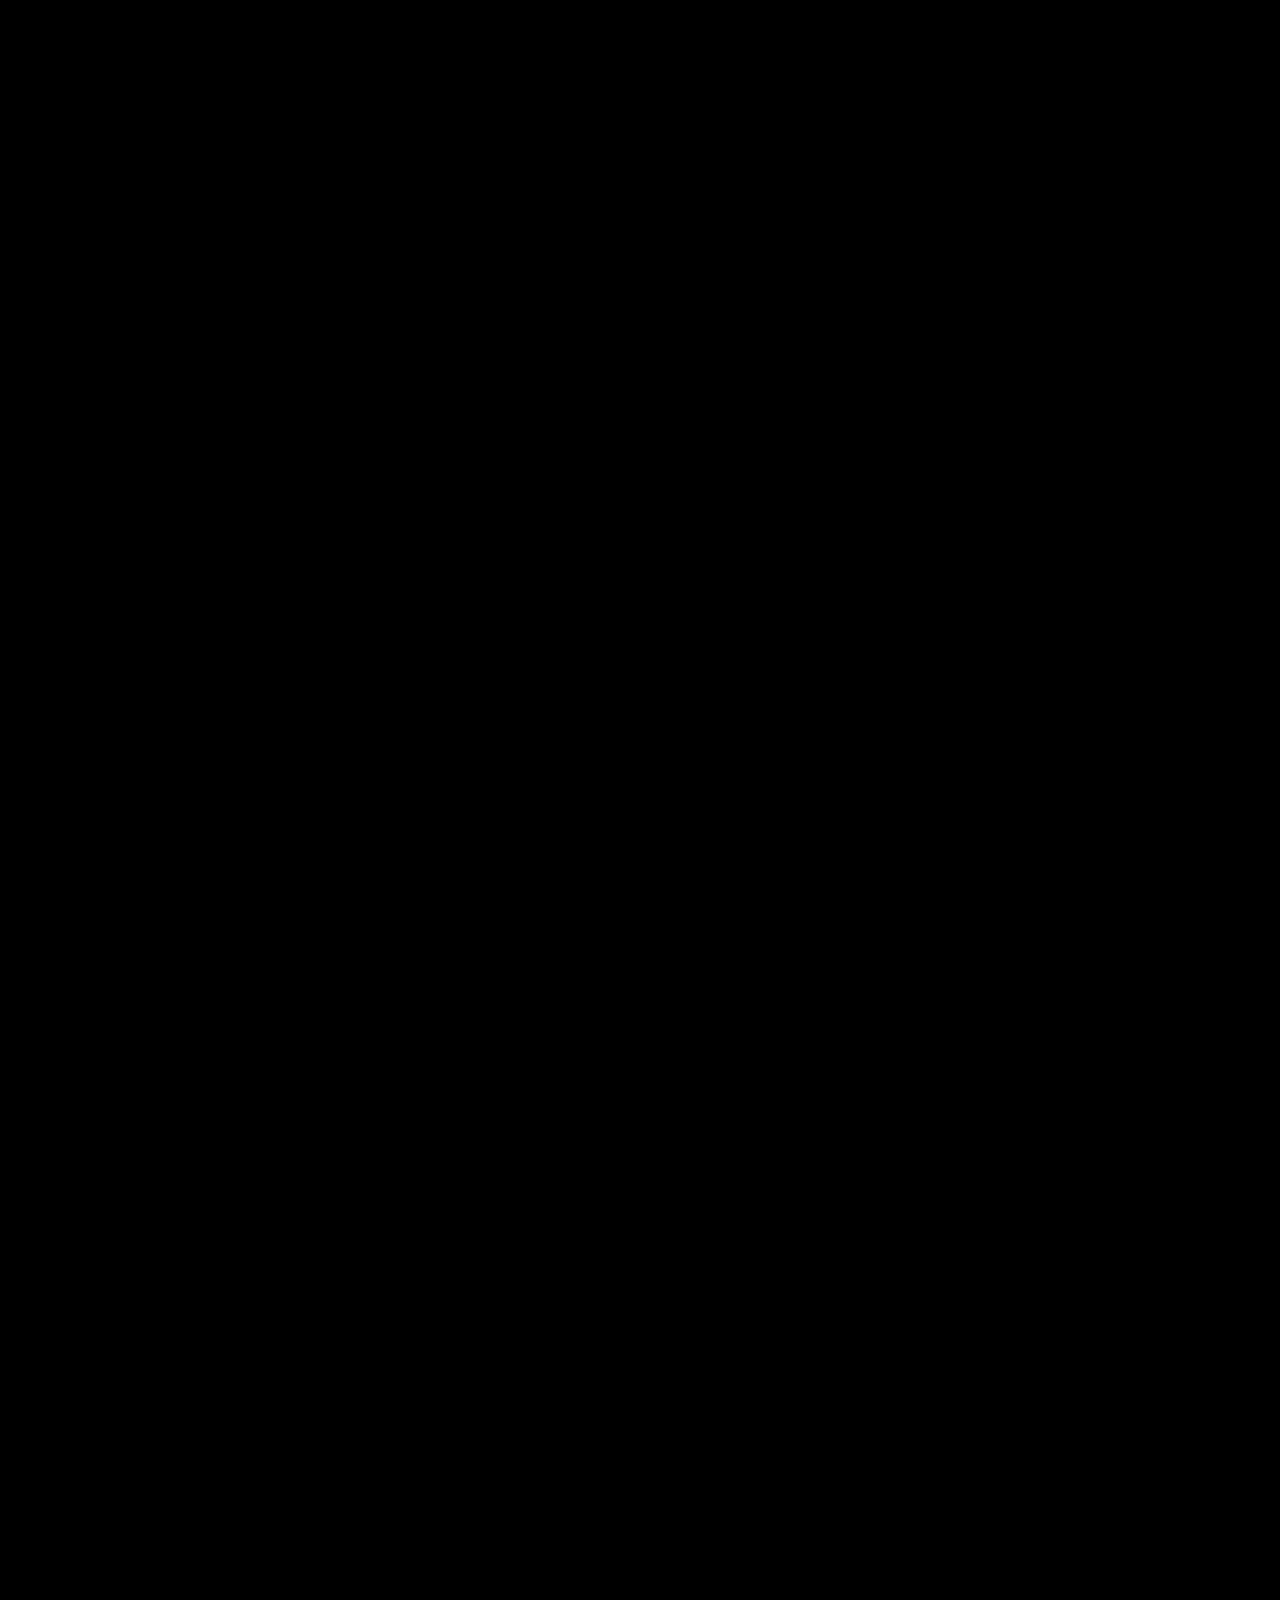
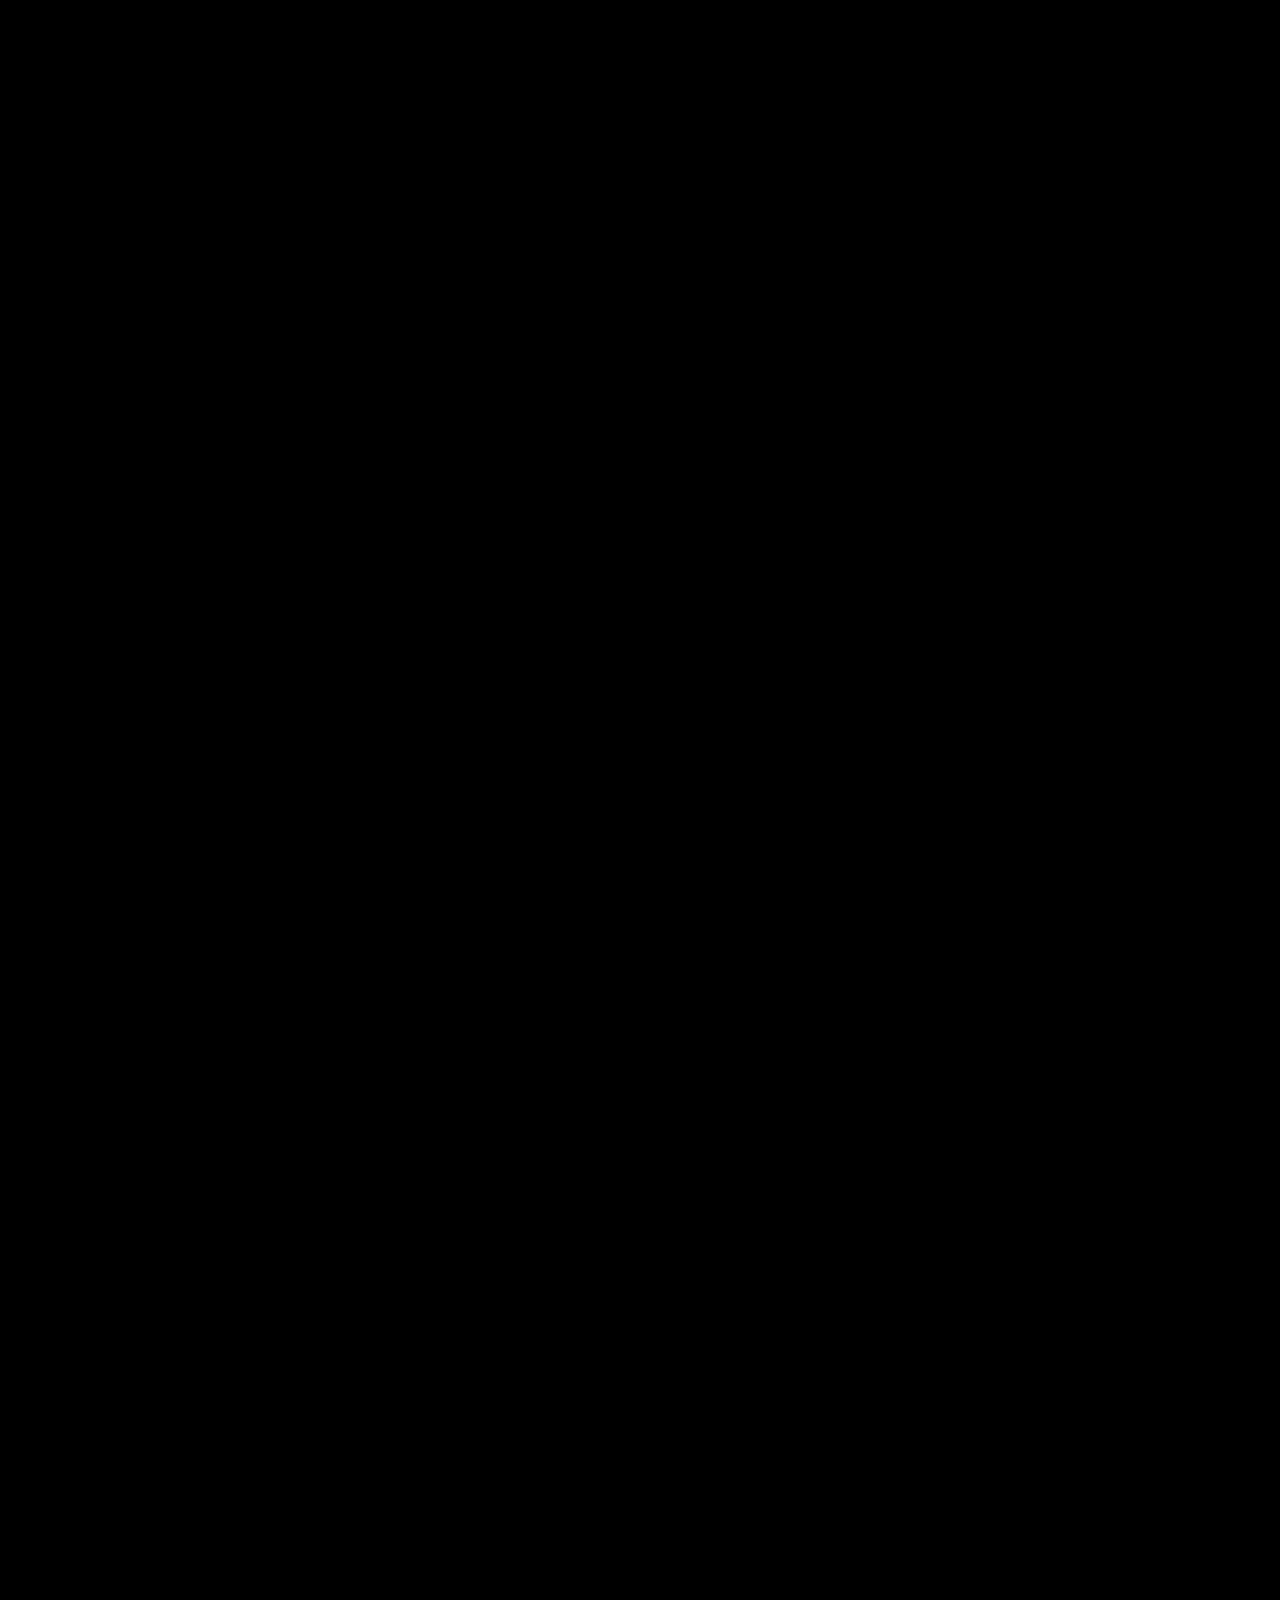
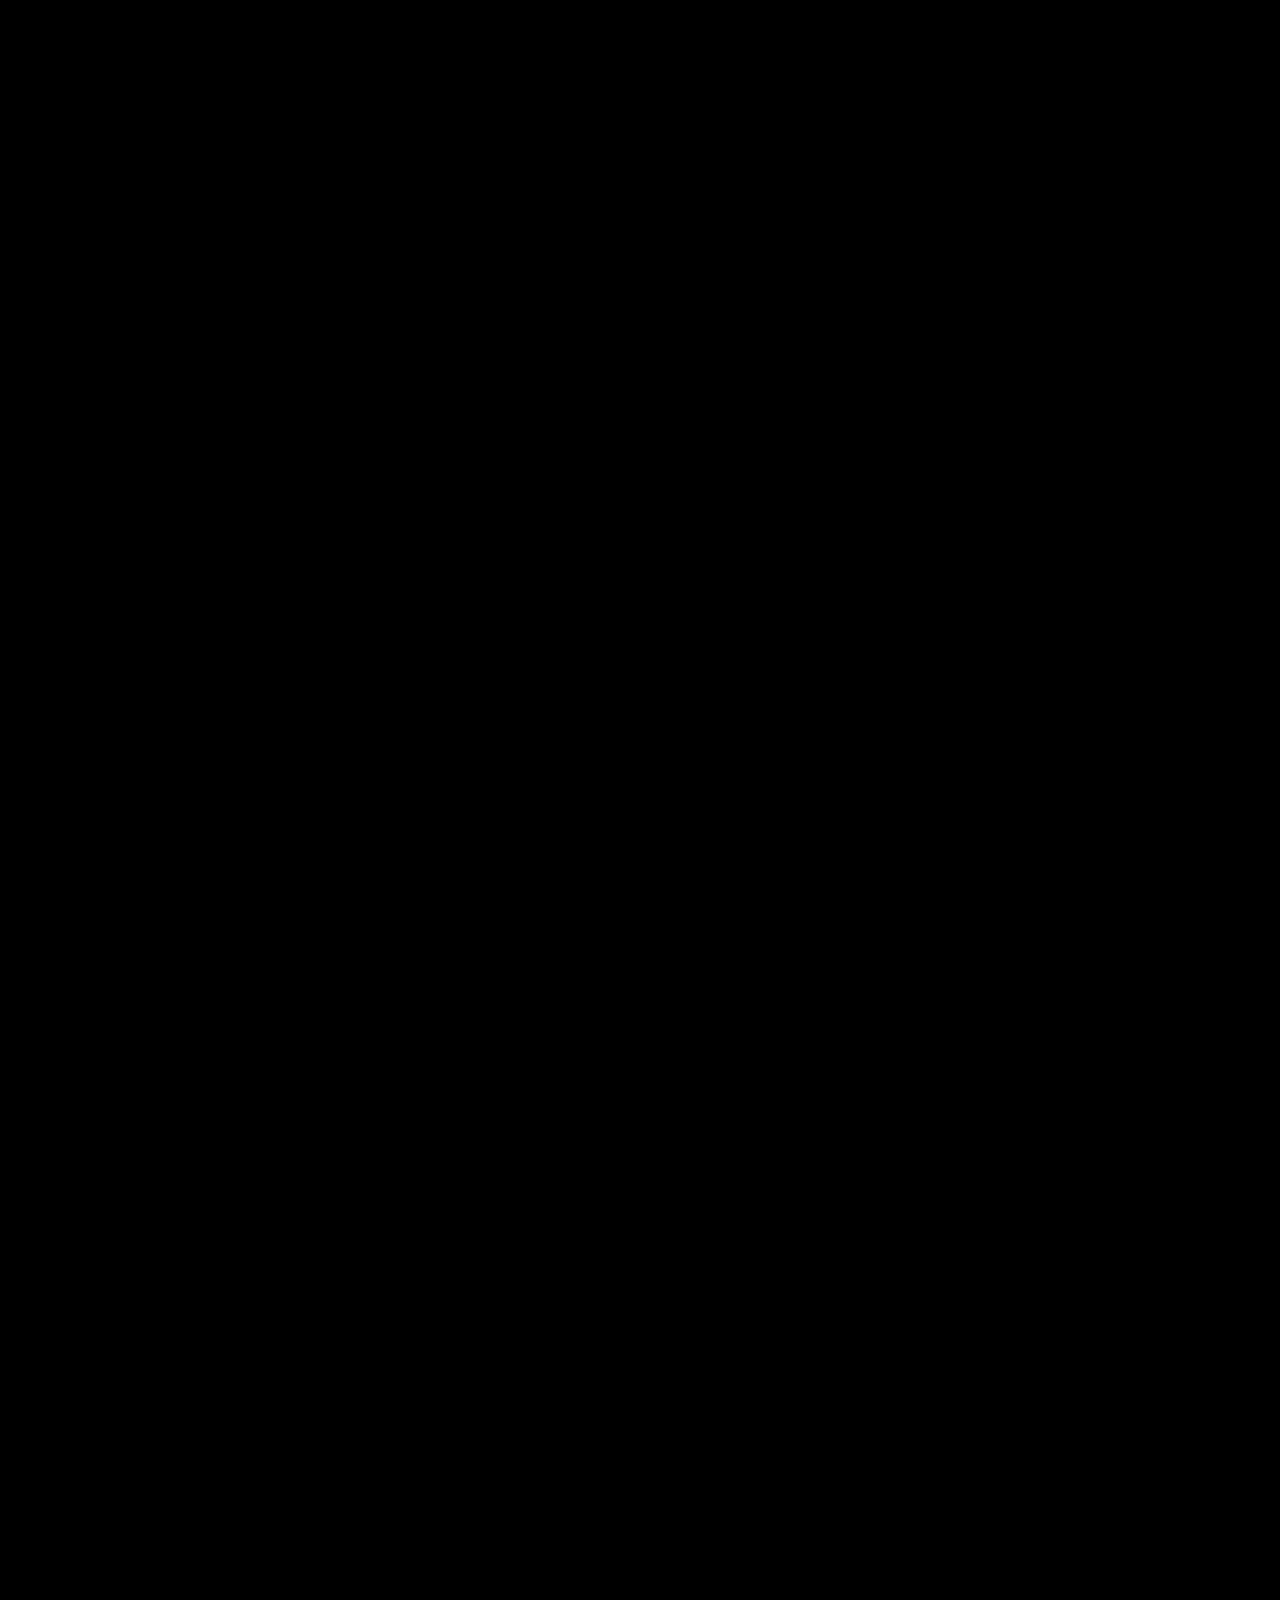
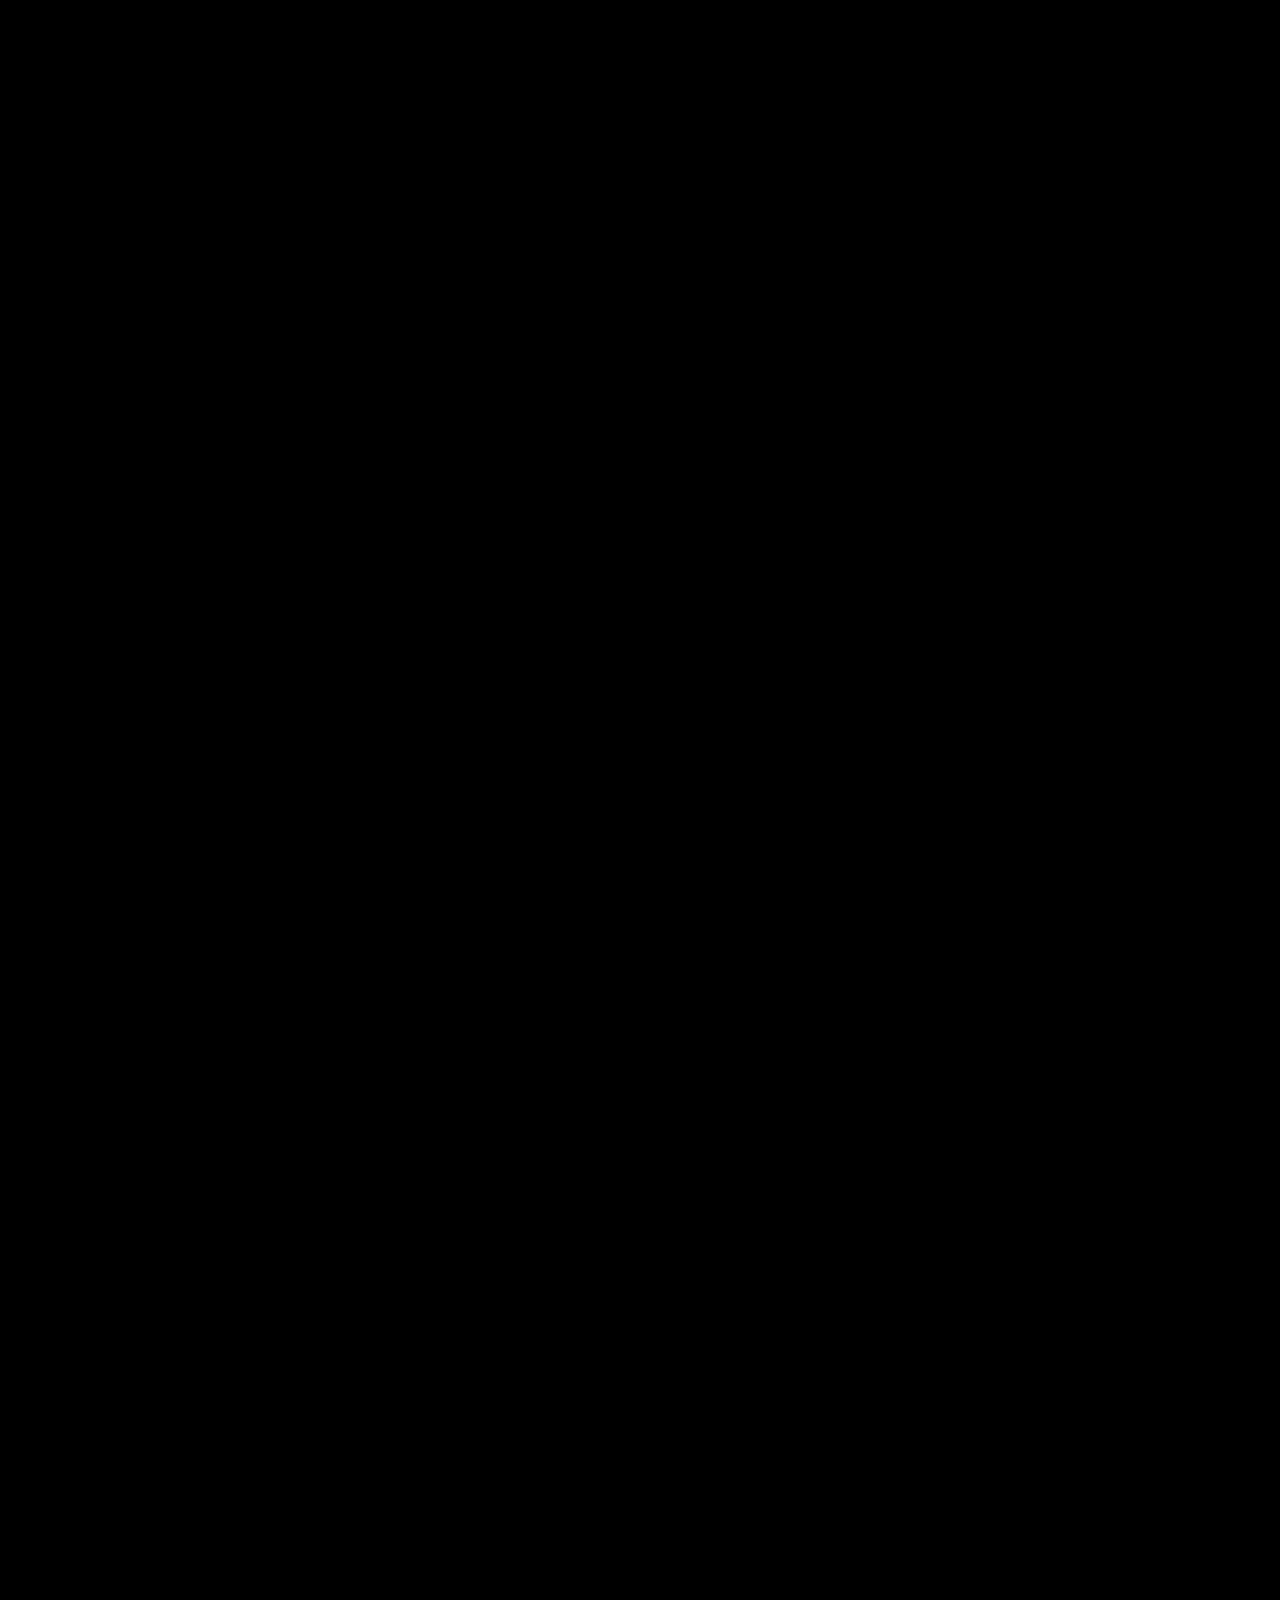
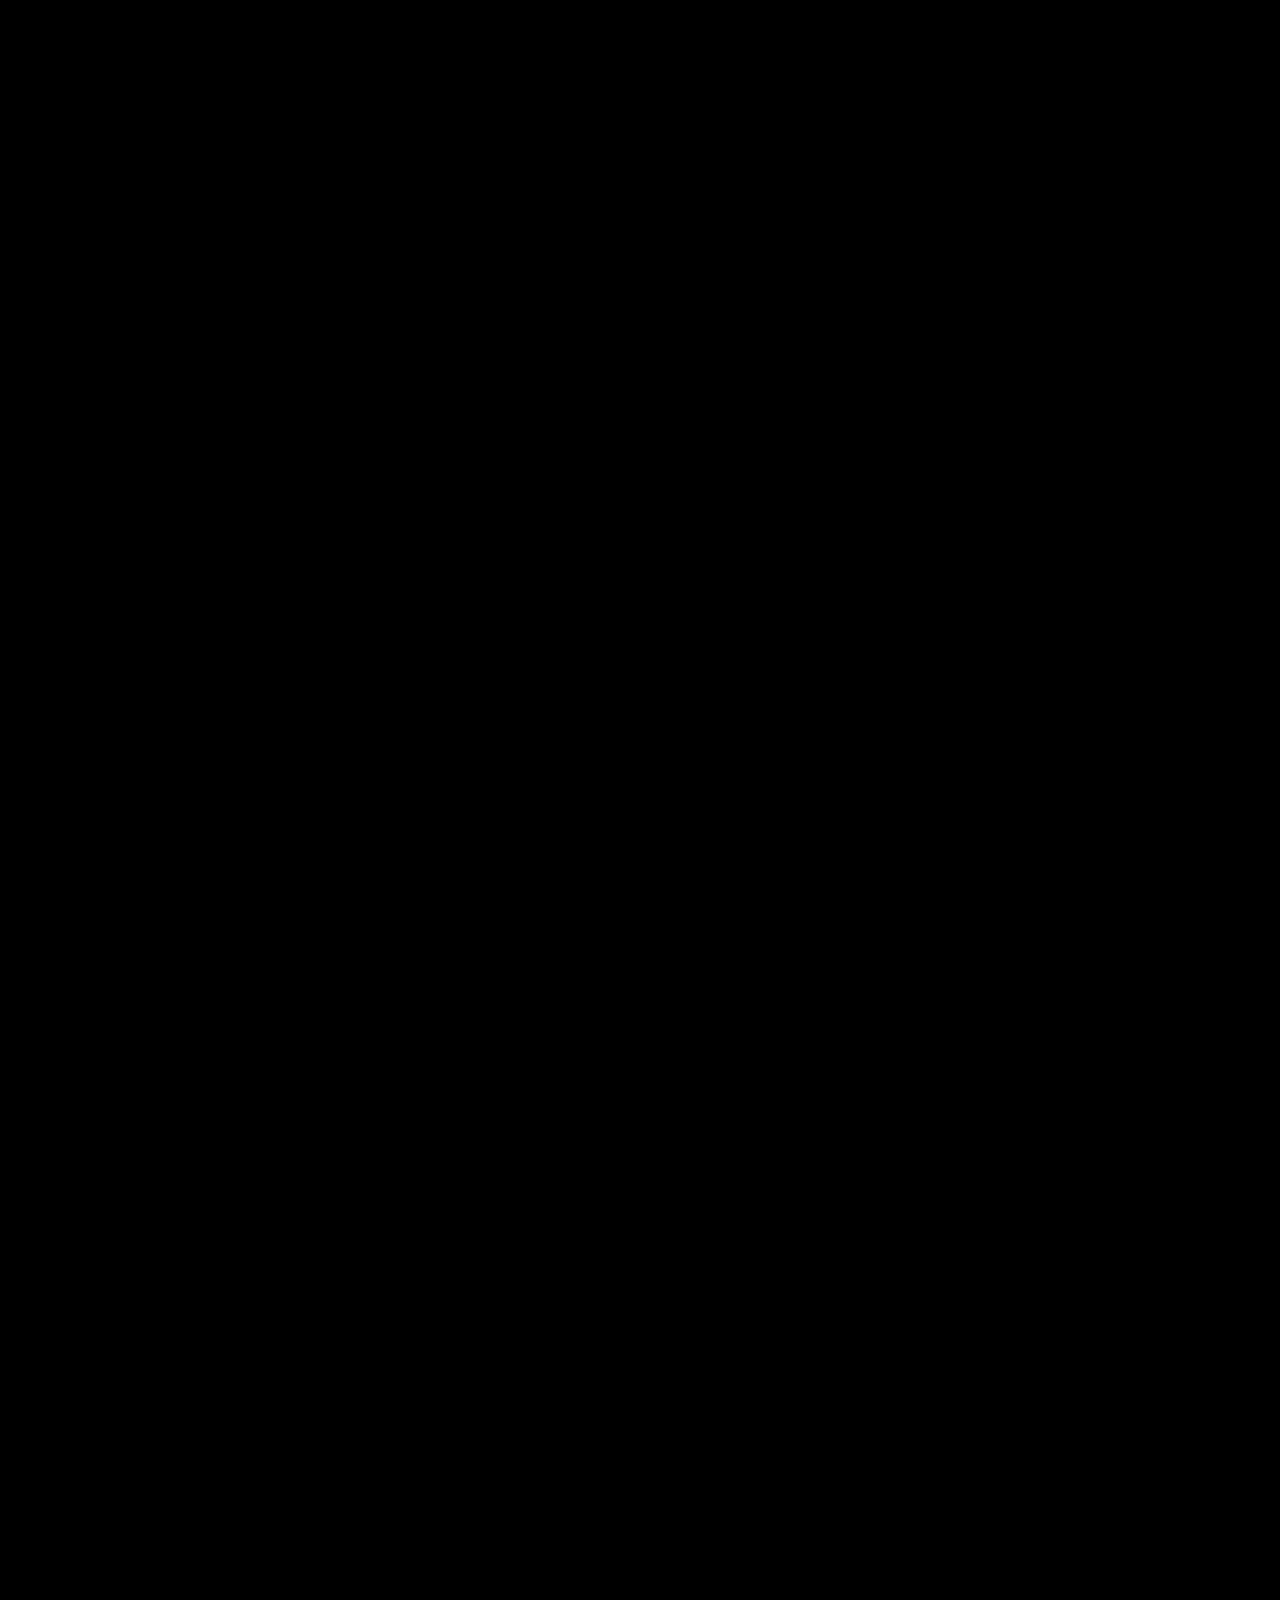
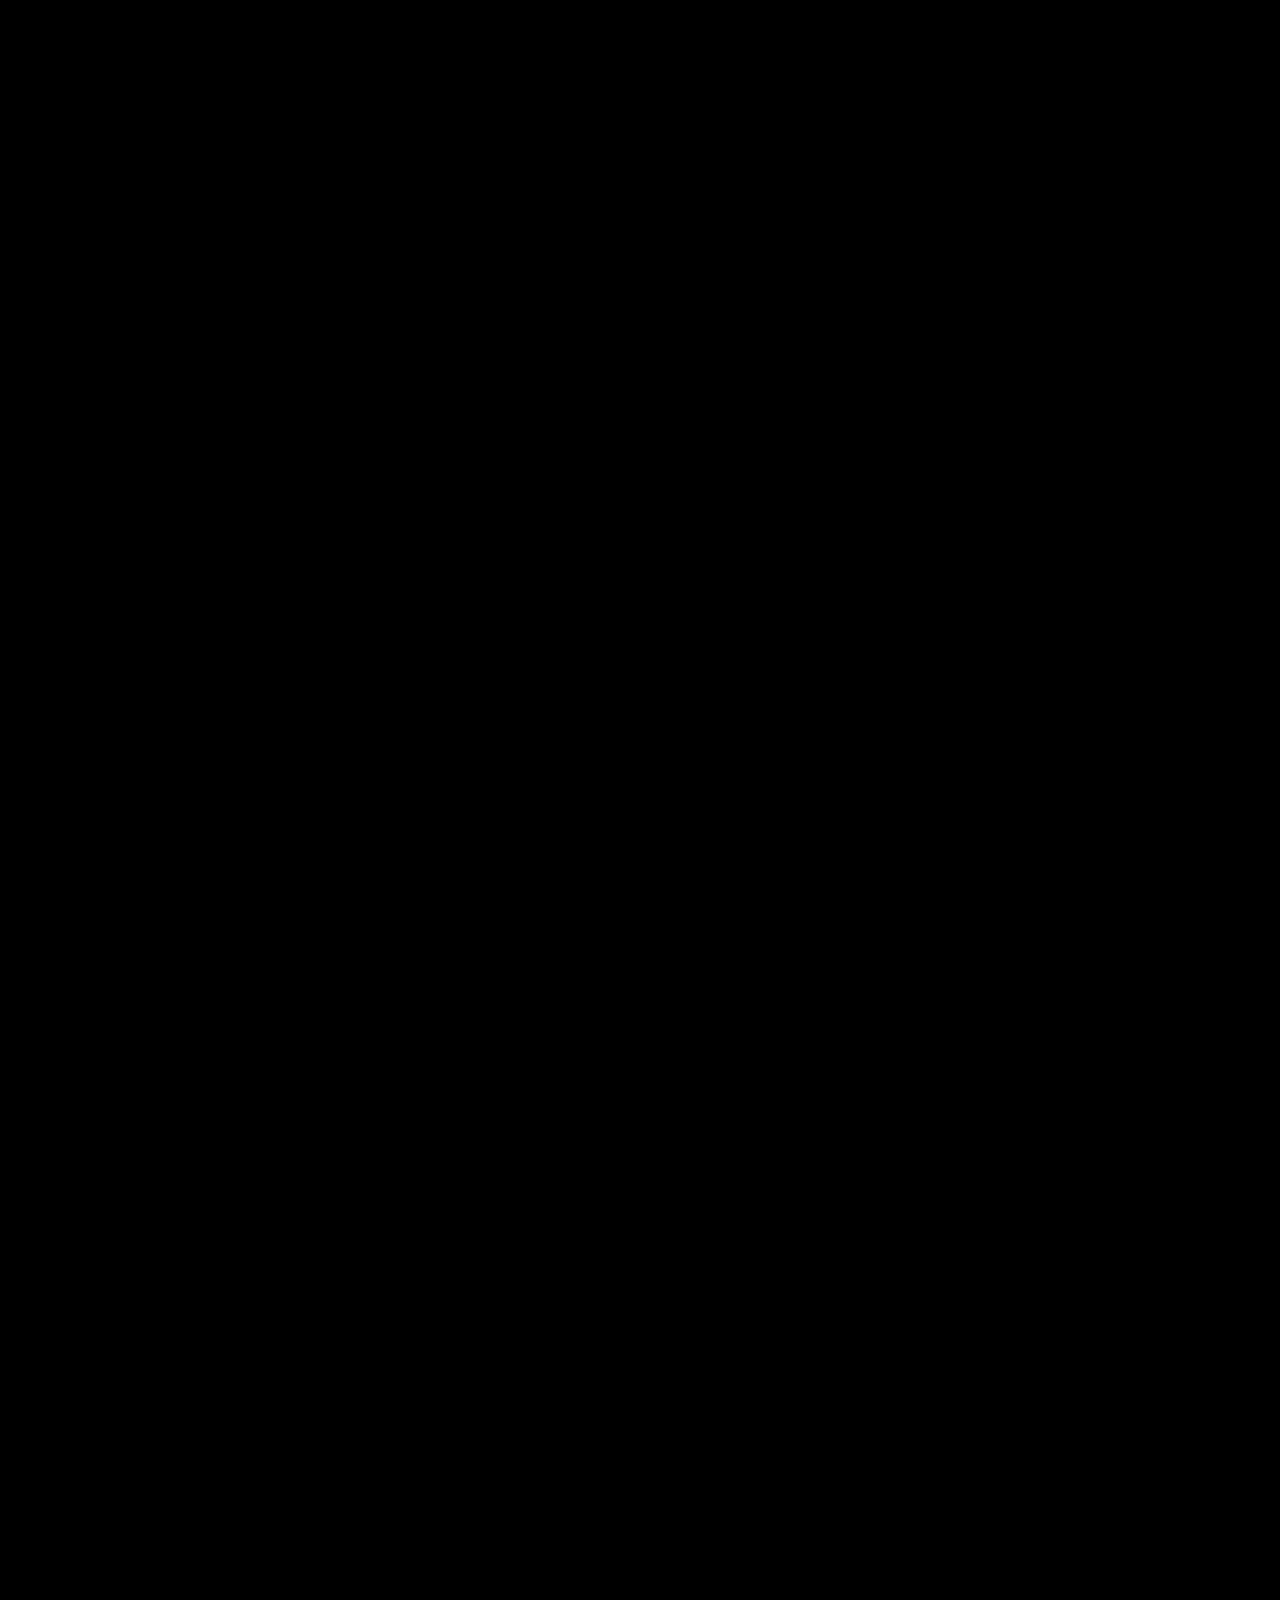
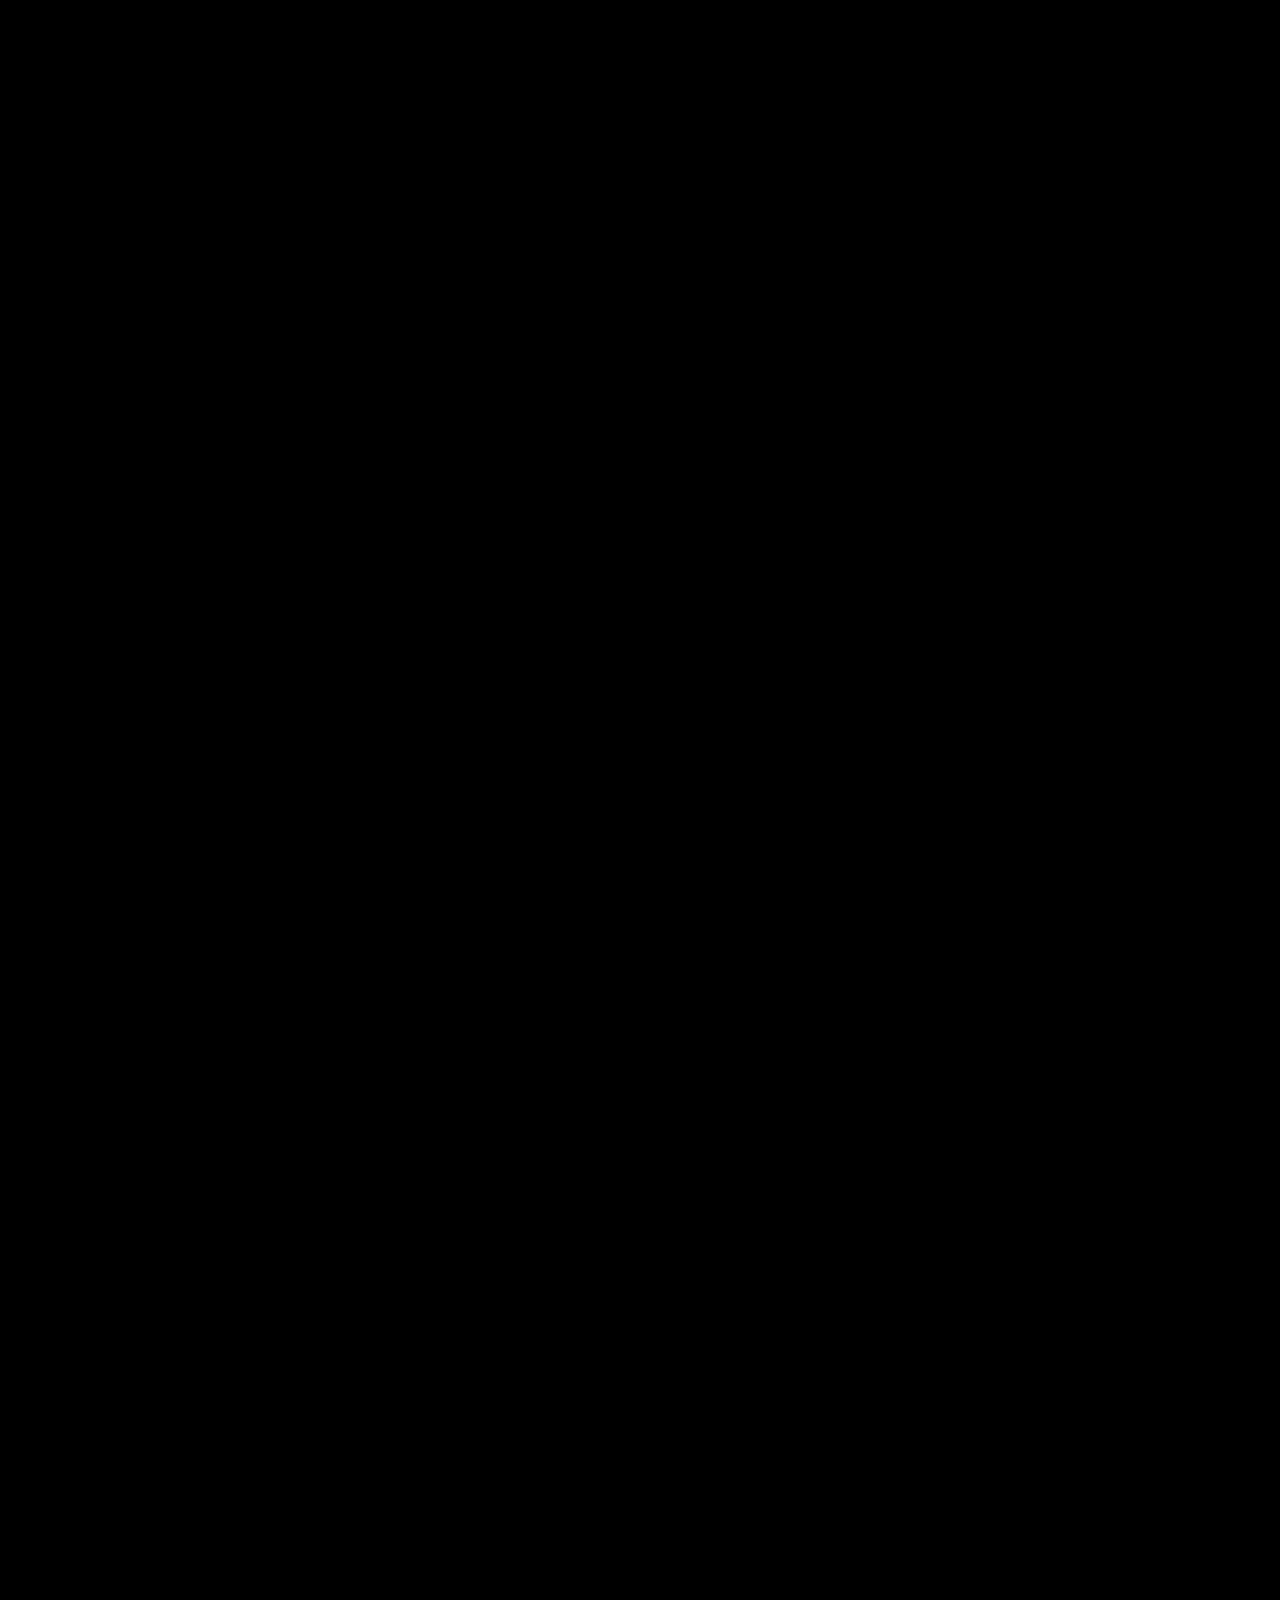
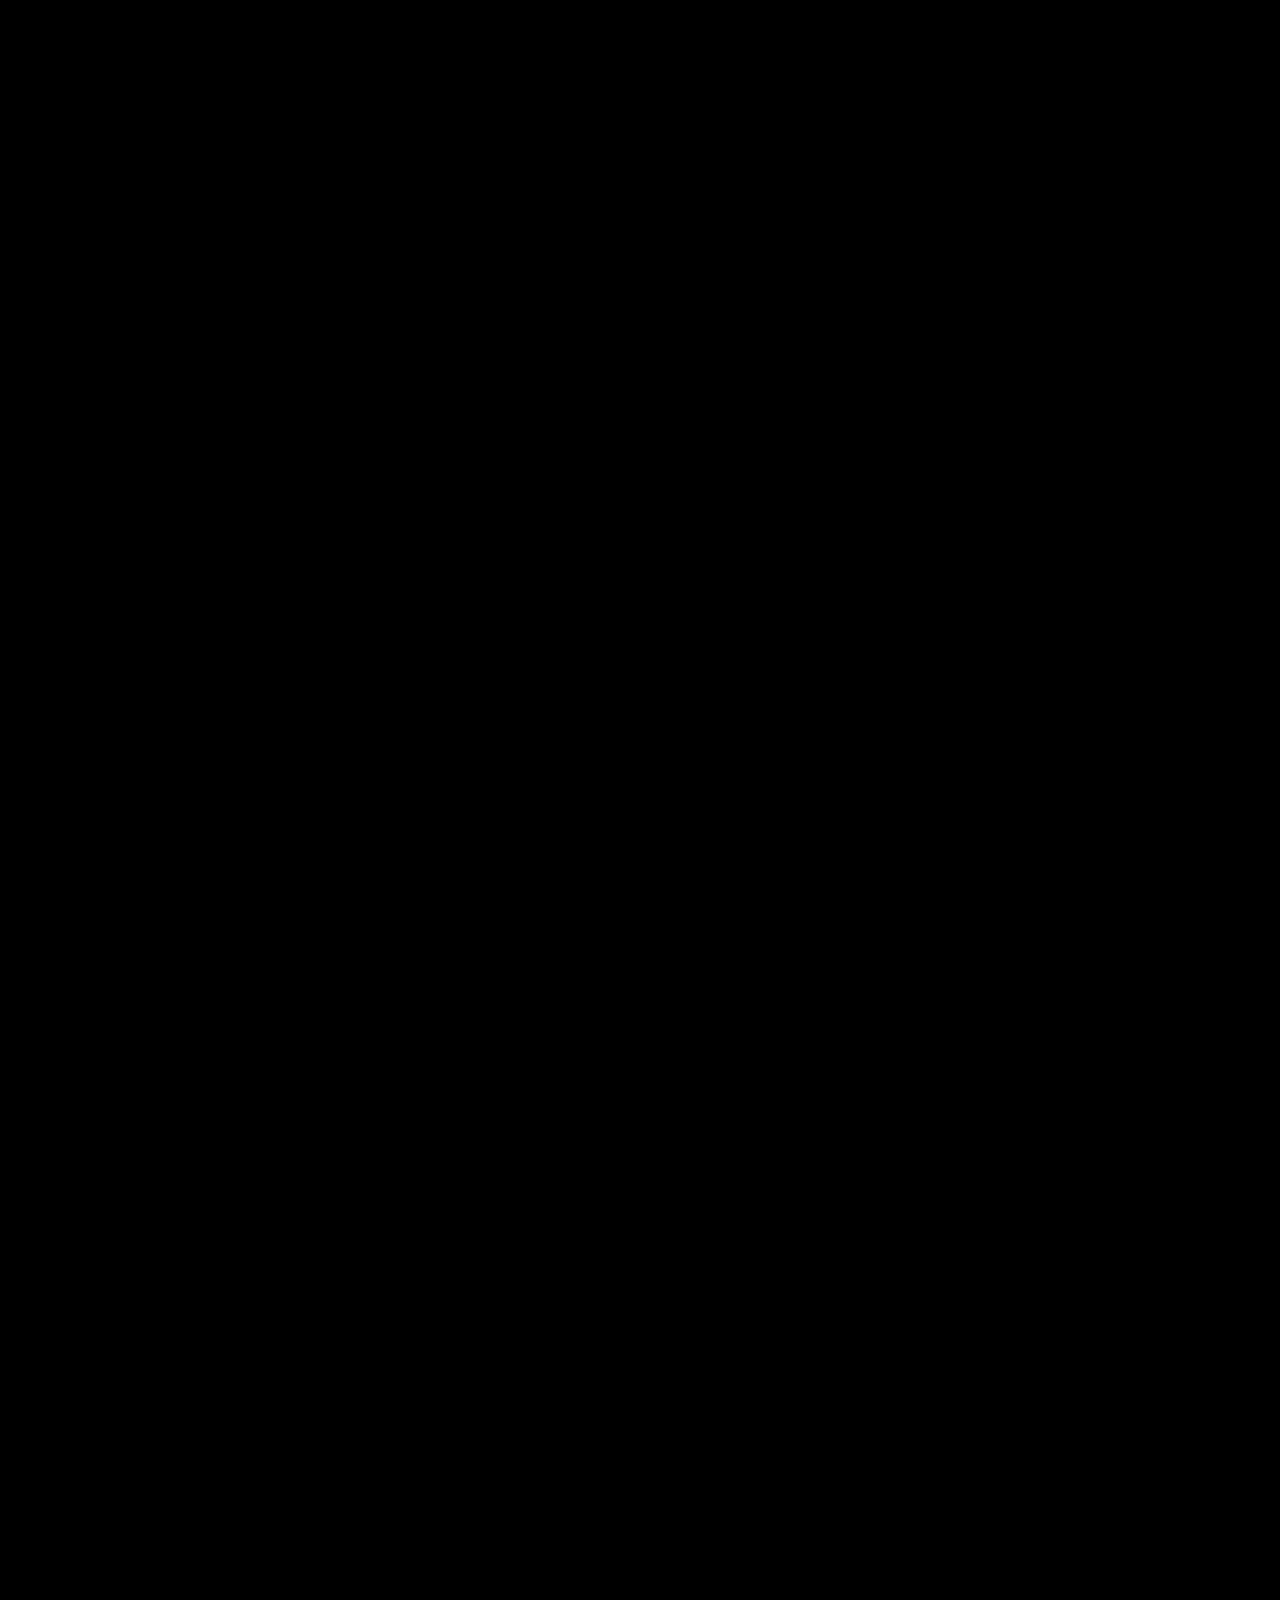
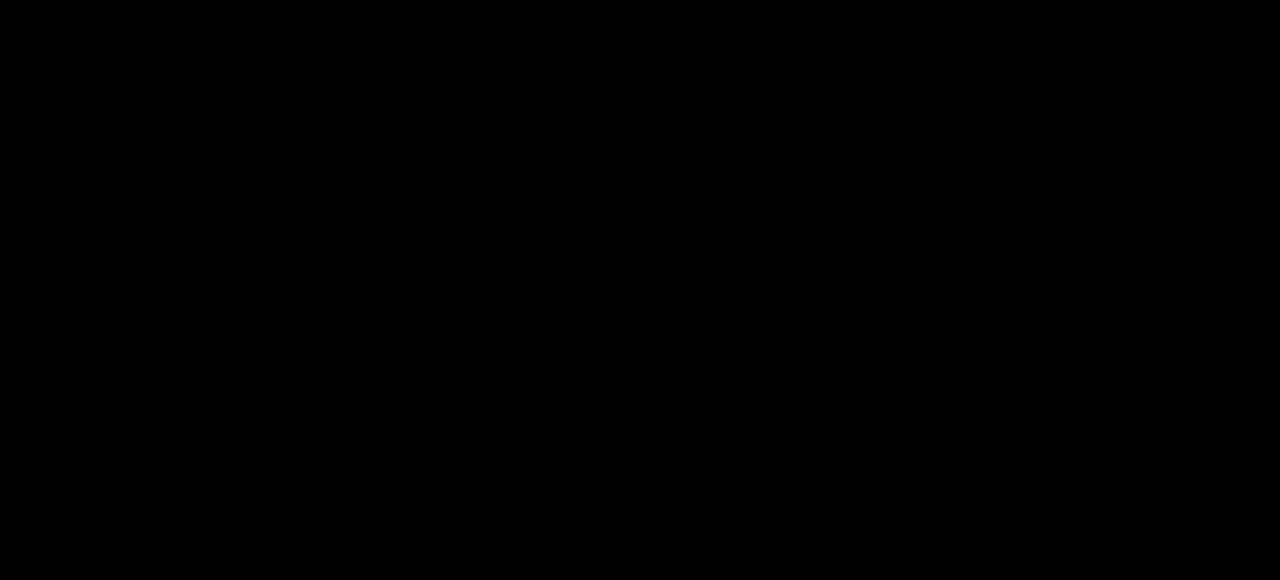
==== commit ba39e652: "fixes" ====
--- a/index.html
+++ b/index.html
@@ -387,6 +387,21 @@
 .stage-dots i{width:24px;height:3px;background:rgba(255,255,255,.35);cursor:pointer;transition:background .3s}
 .stage-dots i.on{background:#fff}
 
+/* ============ PROJECT ARCHIVE ============ */
+.arch-grid{display:grid;grid-template-columns:repeat(4,1fr);gap:.9rem}
+.arch{background:var(--white);border-radius:18px;padding:1.15rem 1.25rem;text-decoration:none;color:var(--black);display:flex;flex-direction:column;gap:.55rem;transition:transform .3s var(--ease)}
+.arch:hover{transform:translateY(-6px)}
+.arch h3{font-family:var(--font-d);font-size:1.05rem;line-height:1.15;display:flex;justify-content:space-between;align-items:center;gap:.5rem}
+.arch h3 .circle-arrow{width:30px;height:30px;flex:none}
+.arch .ctry{font-family:var(--font-m);font-size:.56rem;letter-spacing:.14em;text-transform:uppercase;color:#96938d}
+html.hs .arch{padding:.85rem 1rem;border-radius:14px}
+html.hs .arch h3{font-size:.92rem}
+html.hs .arch h3 .circle-arrow{width:26px;height:26px}
+html.hs .arch-grid{gap:.7rem}
+@media(max-width:900px){.arch-grid{grid-template-columns:repeat(2,1fr)}}
+#archive .pad{padding-bottom:clamp(1.6rem,4vw,3rem)}
+#archive + #connect .pad{padding-top:clamp(2.2rem,5vw,4rem)}
+
 /* ============ CONNECT ============ */
 .eng-right .stadium{aspect-ratio:900/1125;max-height:52vh}
 .connect-grid{display:grid;grid-template-columns:1fr 1fr;gap:clamp(2rem,6vw,5rem);align-items:center}
@@ -724,7 +739,7 @@
         <div class="ship-img"><span class="tag">Healthcare</span><span style="display:grid;place-items:center;width:100%;height:100%;background:#0b4d26"><svg viewBox="0 0 48 48" style="width:42%;stroke:#c9ecd4;fill:none;stroke-width:2;stroke-linecap:round;stroke-linejoin:round"><path d="M6 24h8l4-10 6 20 4-10h14"/><rect x="4" y="8" width="40" height="32" rx="6"/></svg></span></div>
         <div class="ship-body">
           <h3>Medaccess <span class="circle-arrow"><svg viewBox="0 0 24 24"><path d="M7 17 17 7M17 7H8m9 0v9"/></svg></span></h3>
-          <p>Patients create accounts, book appointments and pay online.</p>
+          <p>Led as Tech Lead and CTO: patient and doctor Flutter apps, web platform and admin panel.</p>
           <span class="mini">medaccess.shineltd.org</span>
         </div>
       </a>
@@ -803,8 +818,22 @@
     </div>
     <div class="acc rv" id="ledAcc">
       <div class="acc-item">
+        <button class="acc-row" id="ledb0" aria-expanded="false" aria-controls="ledp0">
+          <span class="n">01</span>
+          <span class="acc-t">Tech Lead &amp; CTO, Medaccess</span>
+          <span class="acc-code">CT-01</span>
+          <span class="acc-ic" aria-hidden="true"></span>
+        </button>
+        <div class="acc-p" id="ledp0" role="region" aria-labelledby="ledb0">
+          <div><div class="acc-in">
+            <p>Led a full healthcare system end to end: two Flutter mobile apps (patient and doctor), the web platform and the admin panel.</p>
+            <div class="acc-tags"><span>Tech Lead</span><span>CTO</span><span>Flutter x2</span><span>Web + Admin</span></div>
+          </div></div>
+        </div>
+      </div>
+      <div class="acc-item">
         <button class="acc-row" id="ledb1" aria-expanded="false" aria-controls="ledp1">
-          <span class="n">01</span>
+          <span class="n">02</span>
           <span class="acc-t">President, CS Student Body</span>
           <span class="acc-code">LD-01</span>
           <span class="acc-ic" aria-hidden="true"></span>
@@ -818,7 +847,7 @@
       </div>
       <div class="acc-item">
         <button class="acc-row" id="ledb2" aria-expanded="false" aria-controls="ledp2">
-          <span class="n">02</span>
+          <span class="n">03</span>
           <span class="acc-t">Community Educator</span>
           <span class="acc-code">ED-02</span>
           <span class="acc-ic" aria-hidden="true"></span>
@@ -832,7 +861,7 @@
       </div>
       <div class="acc-item">
         <button class="acc-row" id="ledb3" aria-expanded="false" aria-controls="ledp3">
-          <span class="n">03</span>
+          <span class="n">04</span>
           <span class="acc-t">Second Class Upper Honours</span>
           <span class="acc-code">AC-03</span>
           <span class="acc-ic" aria-hidden="true"></span>
@@ -846,7 +875,7 @@
       </div>
       <div class="acc-item">
         <button class="acc-row" id="ledb4" aria-expanded="false" aria-controls="ledp4">
-          <span class="n">04</span>
+          <span class="n">05</span>
           <span class="acc-t">GitHub Recognitions</span>
           <span class="acc-code">GH-04</span>
           <span class="acc-ic" aria-hidden="true"></span>
@@ -860,7 +889,7 @@
       </div>
       <div class="acc-item">
         <button class="acc-row" id="ledb5" aria-expanded="false" aria-controls="ledp5">
-          <span class="n">05</span>
+          <span class="n">06</span>
           <span class="acc-t">Platform Builder, Sintieh Research Academy</span>
           <span class="acc-code">PB-05</span>
           <span class="acc-ic" aria-hidden="true"></span>
@@ -1000,6 +1029,62 @@
   </div>
   <div class="stage-dots" id="stageDots"></div>
 </div>
+
+<!-- ============ PROJECT ARCHIVE ============ -->
+<section id="archive" class="light panel">
+  <div class="pad">
+  <div class="wrap">
+    <div class="g-head rv">
+      <h2 class="g-title"><span class="gdot"></span>Project<br>Archive</h2>
+      <div class="g-aside">
+        <p>Every brand, full files. Click any project to open its folder.</p>
+      </div>
+    </div>
+    <div class="arch-grid">
+      <a class="arch rv" href="https://drive.google.com/drive/folders/1P9v4Cz61AdfU0GEKehlOcHD9s6lghqjG?usp=drive_link" target="_blank" rel="noopener">
+        <h3>SafeRide <span class="circle-arrow"><svg viewBox="0 0 24 24"><path d="M7 17 17 7M17 7H8m9 0v9"/></svg></span></h3>
+        <span class="ctry">Cameroon</span>
+      </a>
+      <a class="arch rv" href="https://drive.google.com/drive/folders/1Gyn8-oFkVU5Moq95NIQre8U-9y988YqK?usp=drive_link" target="_blank" rel="noopener">
+        <h3>Take <span class="circle-arrow"><svg viewBox="0 0 24 24"><path d="M7 17 17 7M17 7H8m9 0v9"/></svg></span></h3>
+        <span class="ctry">Cameroon</span>
+      </a>
+      <a class="arch rv" href="https://drive.google.com/drive/folders/1KNNcEAAIr0CQwP0TWiFVjBlXWf-0bcPV?usp=drive_link" target="_blank" rel="noopener">
+        <h3>Harald International <span class="circle-arrow"><svg viewBox="0 0 24 24"><path d="M7 17 17 7M17 7H8m9 0v9"/></svg></span></h3>
+        <span class="ctry">United States</span>
+      </a>
+      <a class="arch rv" href="https://drive.google.com/file/d/14oo8QbEbk82Vkjb81j9V7h7QCuCnyKw6/view?usp=drive_link" target="_blank" rel="noopener">
+        <h3>Dcemedia <span class="circle-arrow"><svg viewBox="0 0 24 24"><path d="M7 17 17 7M17 7H8m9 0v9"/></svg></span></h3>
+        <span class="ctry">Cameroon</span>
+      </a>
+      <a class="arch rv" href="https://drive.google.com/drive/folders/10pje5EbvG4VRc_YhAMk6MyIYl-6Ixdmf?usp=drive_link" target="_blank" rel="noopener">
+        <h3>Bloomy <span class="circle-arrow"><svg viewBox="0 0 24 24"><path d="M7 17 17 7M17 7H8m9 0v9"/></svg></span></h3>
+        <span class="ctry">Cameroon</span>
+      </a>
+      <a class="arch rv" href="https://drive.google.com/drive/folders/1OhQDCeFHpbrlELyduVaA0lVwBSxCIdKV?usp=drive_link" target="_blank" rel="noopener">
+        <h3>Nchibiri, Nsibidi <span class="circle-arrow"><svg viewBox="0 0 24 24"><path d="M7 17 17 7M17 7H8m9 0v9"/></svg></span></h3>
+        <span class="ctry">Cameroon</span>
+      </a>
+      <a class="arch rv" href="https://drive.google.com/drive/folders/1Mds2OAy4oVf0uPST9s1lsjolUipAy9DD?usp=drive_link" target="_blank" rel="noopener">
+        <h3>Leesh Dezynes <span class="circle-arrow"><svg viewBox="0 0 24 24"><path d="M7 17 17 7M17 7H8m9 0v9"/></svg></span></h3>
+        <span class="ctry">United Kingdom</span>
+      </a>
+      <a class="arch rv" href="https://drive.google.com/drive/folders/1Bx-oTQfjuPTdzjgtyYXiwQWYNNy09YIK?usp=drive_link" target="_blank" rel="noopener">
+        <h3>Nordishea <span class="circle-arrow"><svg viewBox="0 0 24 24"><path d="M7 17 17 7M17 7H8m9 0v9"/></svg></span></h3>
+        <span class="ctry">United Kingdom</span>
+      </a>
+      <a class="arch rv" href="https://drive.google.com/drive/folders/1_OMMa4lpfoXb6XPyGLLm1NDiFaSzR0UF?usp=drive_link" target="_blank" rel="noopener">
+        <h3>Wealcare <span class="circle-arrow"><svg viewBox="0 0 24 24"><path d="M7 17 17 7M17 7H8m9 0v9"/></svg></span></h3>
+        <span class="ctry">United States</span>
+      </a>
+      <a class="arch rv" href="https://drive.google.com/drive/folders/1tP7EPhXcMq_PhUR3vvROKiTn_gkinrQE?usp=drive_link" target="_blank" rel="noopener">
+        <h3>Zerra Staffing <span class="circle-arrow"><svg viewBox="0 0 24 24"><path d="M7 17 17 7M17 7H8m9 0v9"/></svg></span></h3>
+        <span class="ctry">United Kingdom</span>
+      </a>
+    </div>
+  </div>
+  </div>
+</section>
 
 <!-- ============ CONNECT ============ -->
 <section id="connect" class="light panel connect-panel">
@@ -1037,6 +1122,7 @@
         <a href="#shipped">shipped live</a>
         <a href="#leadership">leadership</a>
         <a href="#work">the design work</a>
+        <a href="#archive">project archive</a>
         <a href="#connect">contact me</a>
       </div>
       <div class="f-col">
@@ -1051,6 +1137,7 @@
       <div class="f-col">
         <p class="fh">Status</p>
         <a href="#connect">Open for projects and roles</a>
+        <a href="Diyoh_Shiloh_Resume.pdf" target="_blank" rel="noopener">download resume (pdf)</a>
         <a href="#top">Back to top</a>
       </div>
     </div>
